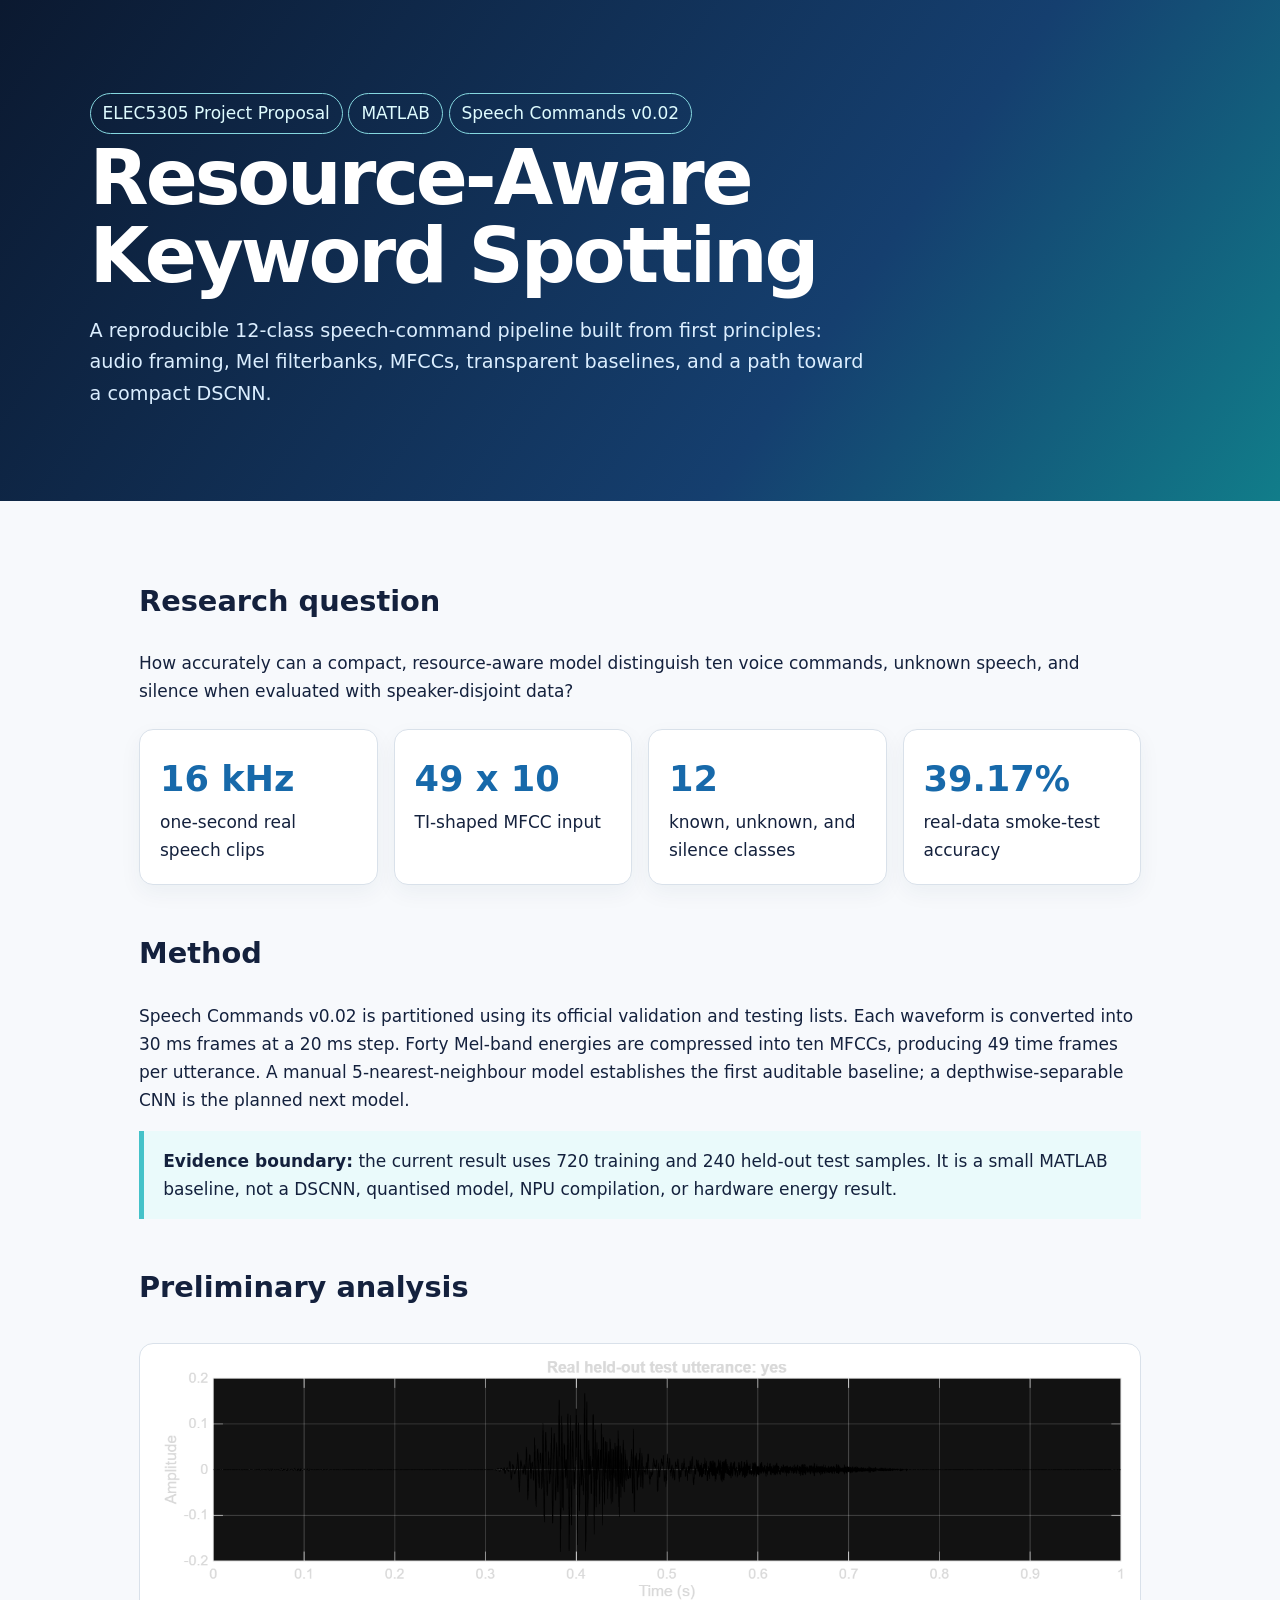
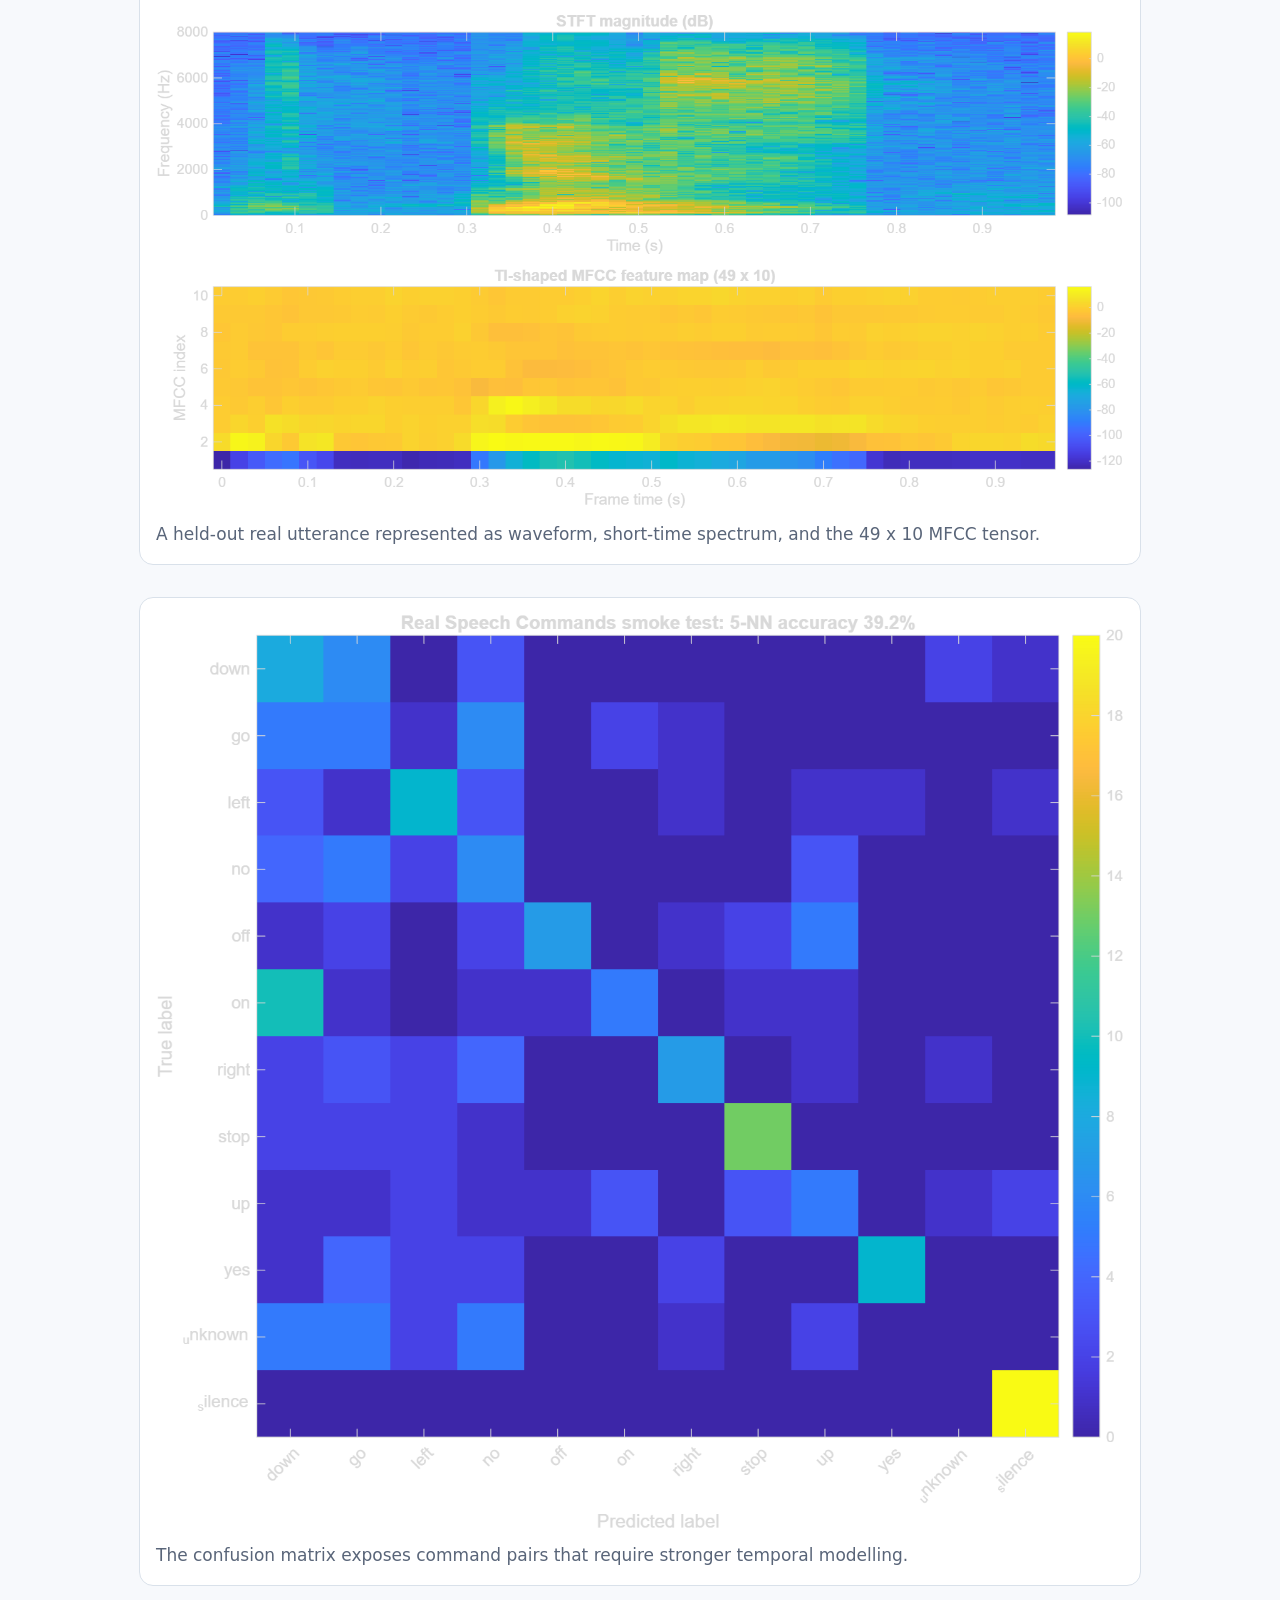
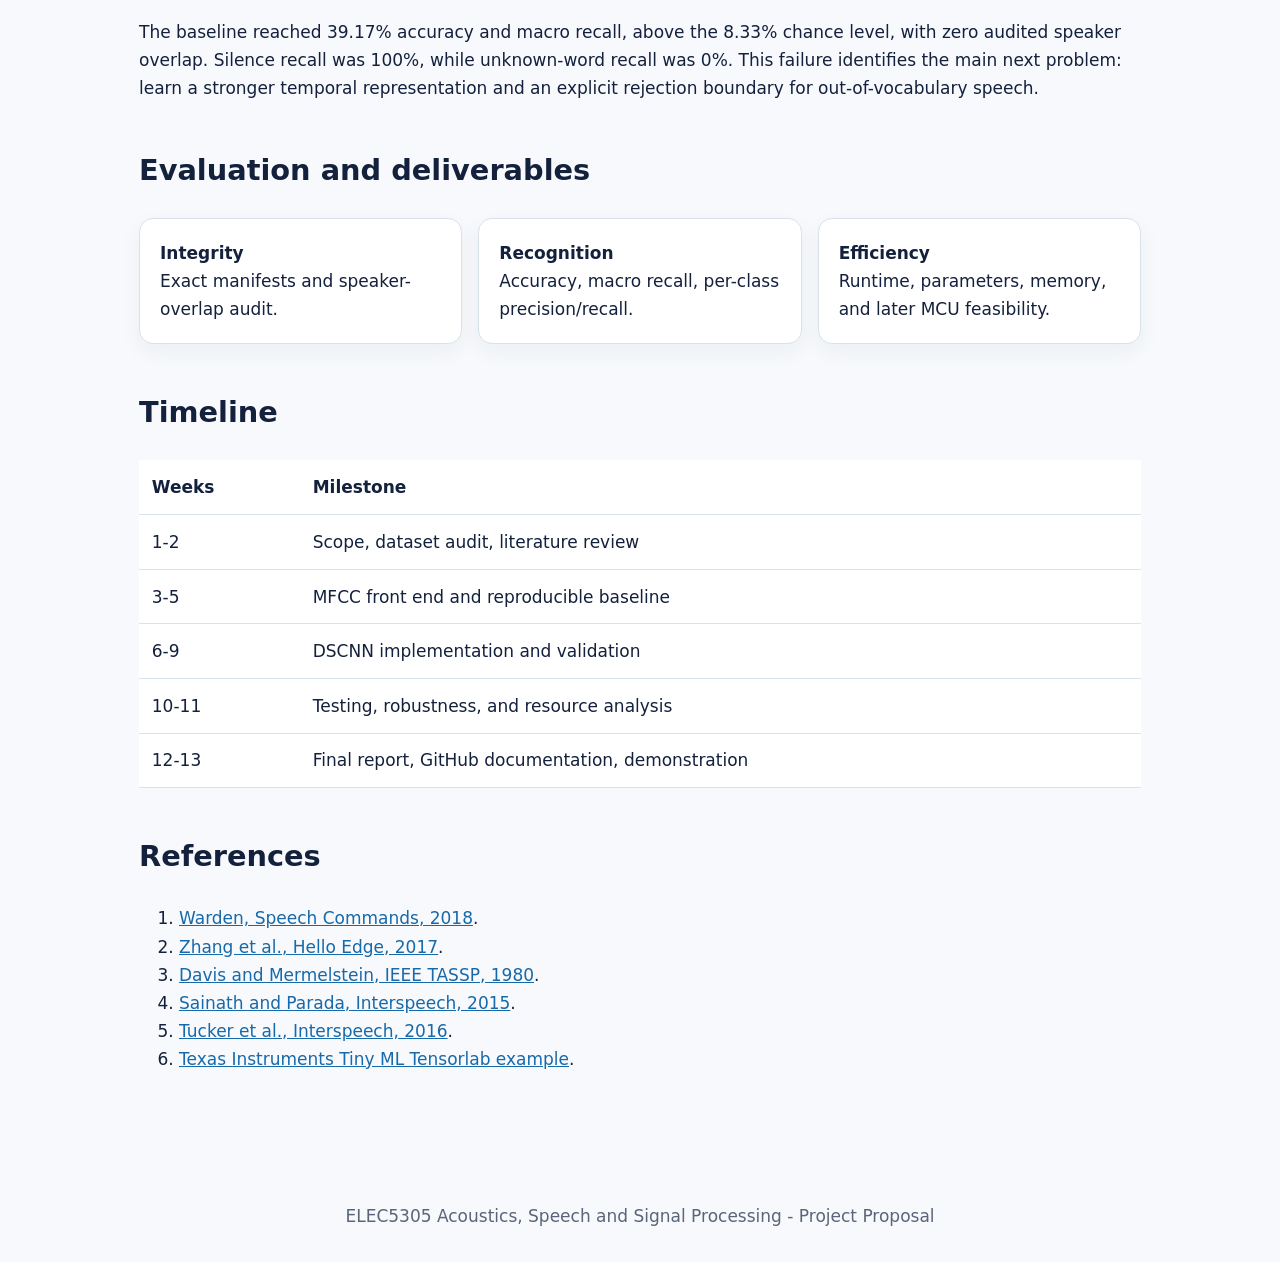
==== docs/index.html @ 4146c789 "Build real-data MATLAB keyword spotting proposal MVP" ====
<!doctype html>
<html lang="en">
<head>
  <meta charset="utf-8">
  <meta name="viewport" content="width=device-width,initial-scale=1">
  <title>Resource-Aware Keyword Spotting | ELEC5305</title>
  <link rel="stylesheet" href="styles.css">
</head>
<body>
<header>
  <div class="tag">ELEC5305 Project Proposal</div><div class="tag">MATLAB</div><div class="tag">Speech Commands v0.02</div>
  <h1>Resource-Aware Keyword Spotting</h1>
  <p>A reproducible 12-class speech-command pipeline built from first principles: audio framing, Mel filterbanks, MFCCs, transparent baselines, and a path toward a compact DSCNN.</p>
</header>
<main>
  <section>
    <h2>Research question</h2>
    <p>How accurately can a compact, resource-aware model distinguish ten voice commands, unknown speech, and silence when evaluated with speaker-disjoint data?</p>
    <div class="grid">
      <div class="card"><div class="metric">16 kHz</div>one-second real speech clips</div>
      <div class="card"><div class="metric">49 x 10</div>TI-shaped MFCC input</div>
      <div class="card"><div class="metric">12</div>known, unknown, and silence classes</div>
      <div class="card"><div class="metric" id="accuracy">39.17%</div>real-data smoke-test accuracy</div>
    </div>
  </section>
  <section>
    <h2>Method</h2>
    <p>Speech Commands v0.02 is partitioned using its official validation and testing lists. Each waveform is converted into 30 ms frames at a 20 ms step. Forty Mel-band energies are compressed into ten MFCCs, producing 49 time frames per utterance. A manual 5-nearest-neighbour model establishes the first auditable baseline; a depthwise-separable CNN is the planned next model.</p>
    <p class="notice"><strong>Evidence boundary:</strong> the current result uses 720 training and 240 held-out test samples. It is a small MATLAB baseline, not a DSCNN, quantised model, NPU compilation, or hardware energy result.</p>
  </section>
  <section>
    <h2>Preliminary analysis</h2>
    <figure><img src="assets/real_audio_frontend.png" alt="Waveform, STFT and MFCC analysis of a real test utterance"><figcaption>A held-out real utterance represented as waveform, short-time spectrum, and the 49 x 10 MFCC tensor.</figcaption></figure>
    <figure><img src="assets/confusion_matrix.png" alt="Confusion matrix for the real-data smoke test"><figcaption>The confusion matrix exposes command pairs that require stronger temporal modelling.</figcaption></figure>
    <p>The baseline reached 39.17% accuracy and macro recall, above the 8.33% chance level, with zero audited speaker overlap. Silence recall was 100%, while unknown-word recall was 0%. This failure identifies the main next problem: learn a stronger temporal representation and an explicit rejection boundary for out-of-vocabulary speech.</p>
  </section>
  <section>
    <h2>Evaluation and deliverables</h2>
    <div class="grid">
      <div class="card"><strong>Integrity</strong><br>Exact manifests and speaker-overlap audit.</div>
      <div class="card"><strong>Recognition</strong><br>Accuracy, macro recall, per-class precision/recall.</div>
      <div class="card"><strong>Efficiency</strong><br>Runtime, parameters, memory, and later MCU feasibility.</div>
    </div>
  </section>
  <section>
    <h2>Timeline</h2>
    <table><thead><tr><th>Weeks</th><th>Milestone</th></tr></thead><tbody>
      <tr><td>1-2</td><td>Scope, dataset audit, literature review</td></tr>
      <tr><td>3-5</td><td>MFCC front end and reproducible baseline</td></tr>
      <tr><td>6-9</td><td>DSCNN implementation and validation</td></tr>
      <tr><td>10-11</td><td>Testing, robustness, and resource analysis</td></tr>
      <tr><td>12-13</td><td>Final report, GitHub documentation, demonstration</td></tr>
    </tbody></table>
  </section>
  <section>
    <h2>References</h2>
    <ol>
      <li><a href="https://arxiv.org/abs/1804.03209">Warden, Speech Commands, 2018</a>.</li>
      <li><a href="https://arxiv.org/abs/1711.07128">Zhang et al., Hello Edge, 2017</a>.</li>
      <li><a href="https://doi.org/10.1109/TASSP.1980.1163420">Davis and Mermelstein, IEEE TASSP, 1980</a>.</li>
      <li><a href="https://doi.org/10.21437/Interspeech.2015-147">Sainath and Parada, Interspeech, 2015</a>.</li>
      <li><a href="https://doi.org/10.21437/Interspeech.2016-1393">Tucker et al., Interspeech, 2016</a>.</li>
      <li><a href="https://software-dl.ti.com/C2000/esd/mcu_ai/01_04_00/user_guide/examples/google_speech_command.html">Texas Instruments Tiny ML Tensorlab example</a>.</li>
    </ol>
  </section>
</main>
<footer>ELEC5305 Acoustics, Speech and Signal Processing - Project Proposal</footer>
</body>
</html>
---- docs/styles.css ----
:root { --ink:#14213d; --blue:#1769aa; --cyan:#44c2c9; --paper:#f7f9fc; --muted:#596579; }
* { box-sizing:border-box; }
body { margin:0; font:17px/1.65 system-ui,-apple-system,"Segoe UI",sans-serif; color:var(--ink); background:var(--paper); }
header { color:white; padding:5.5rem max(7vw,1.5rem) 4.5rem; background:linear-gradient(125deg,#0b1930,#153f6f 65%,#117d8a); }
header p { max-width:780px; font-size:1.2rem; color:#dbeeff; }
h1 { max-width:900px; margin:0; font-size:clamp(2.5rem,6vw,5.5rem); line-height:1.02; letter-spacing:-.04em; }
h2 { margin-top:2.8rem; font-size:1.8rem; }
main { max-width:1050px; margin:auto; padding:2rem 1.5rem 5rem; }
.tag { display:inline-block; margin:.3rem .35rem .3rem 0; padding:.35rem .75rem; border:1px solid #85d7df; border-radius:999px; color:#dffcff; }
.grid { display:grid; grid-template-columns:repeat(auto-fit,minmax(230px,1fr)); gap:1rem; margin:1.5rem 0; }
.card { background:white; border:1px solid #d9e1ea; border-radius:14px; padding:1.25rem; box-shadow:0 8px 22px #17324d0d; }
.metric { font-size:2.2rem; font-weight:750; color:var(--blue); }
figure { margin:2rem 0; background:white; padding:1rem; border-radius:14px; border:1px solid #d9e1ea; }
img { display:block; max-width:100%; height:auto; margin:auto; }
figcaption { margin-top:.7rem; color:var(--muted); }
table { width:100%; border-collapse:collapse; background:white; }
th,td { padding:.8rem; border-bottom:1px solid #d9e1ea; text-align:left; }
a { color:var(--blue); }
.notice { border-left:5px solid var(--cyan); padding:1rem 1.2rem; background:#eafafb; }
footer { padding:2rem; color:var(--muted); text-align:center; }
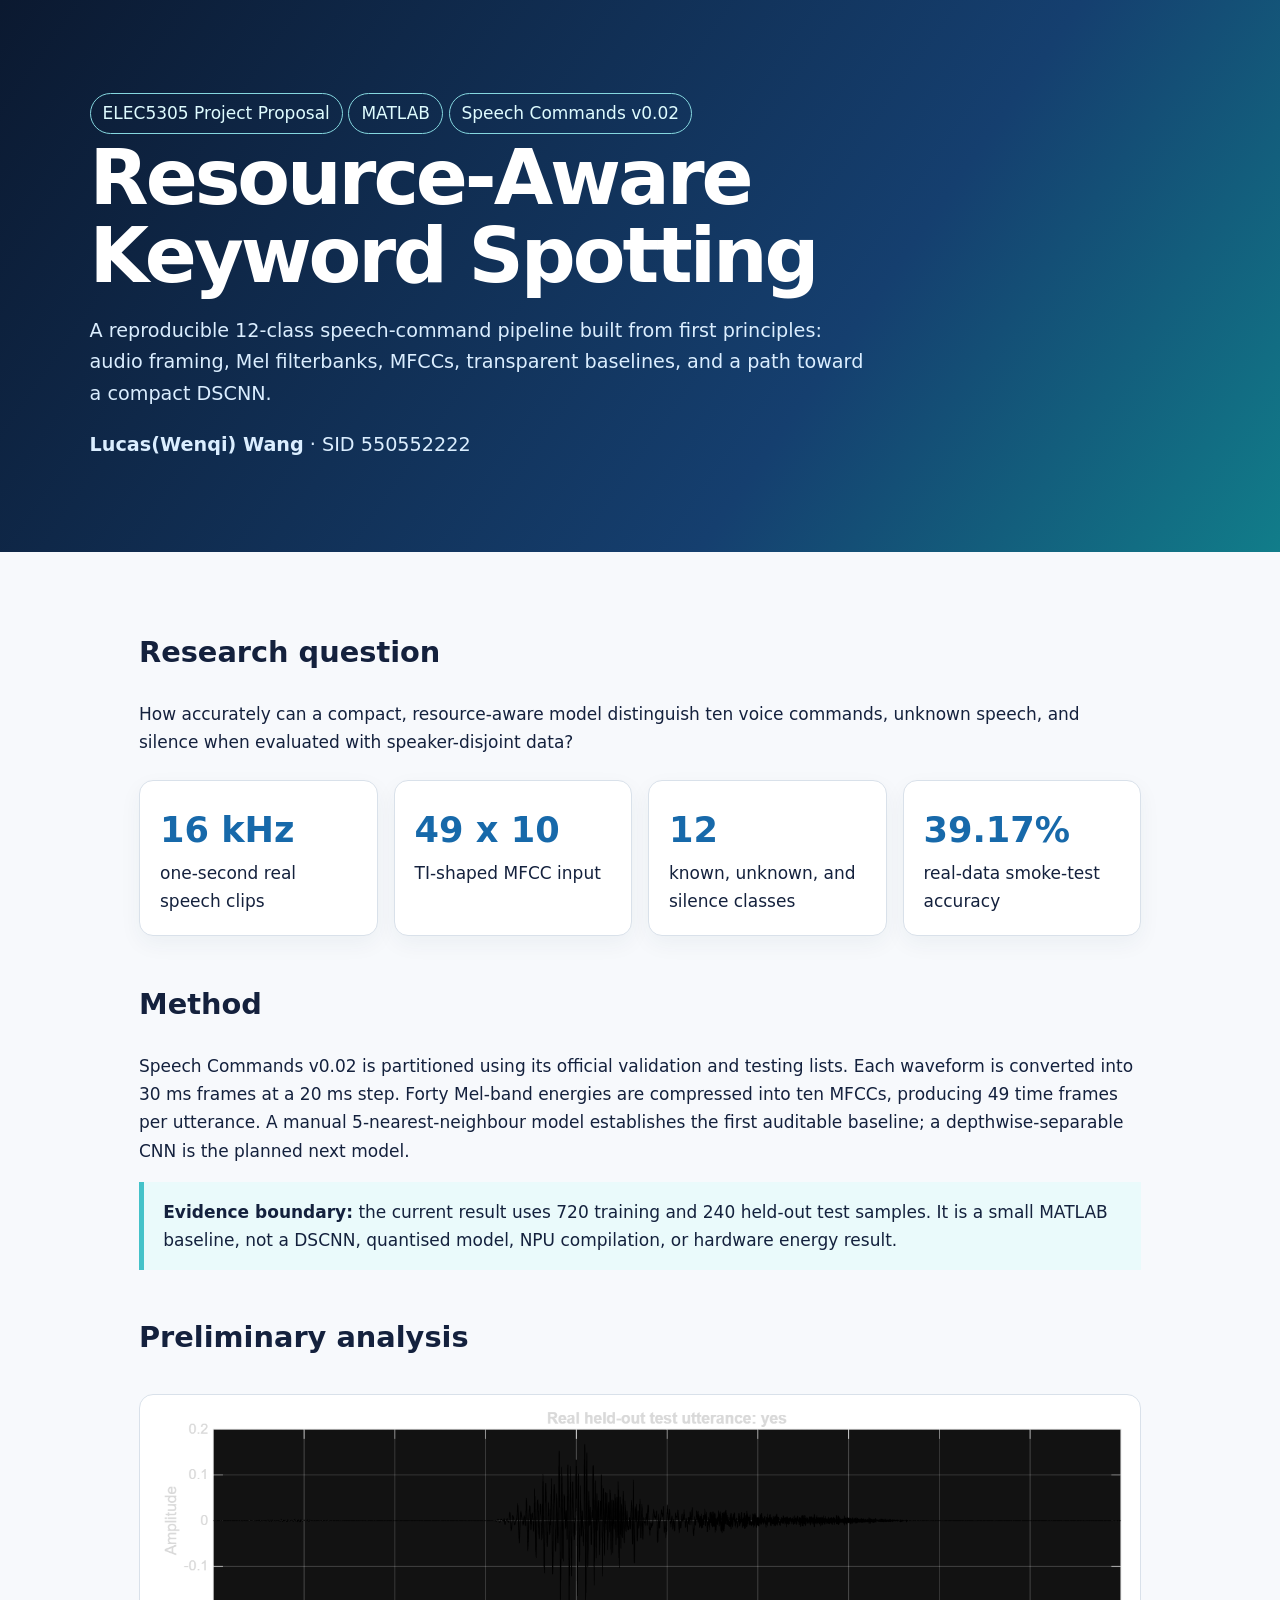
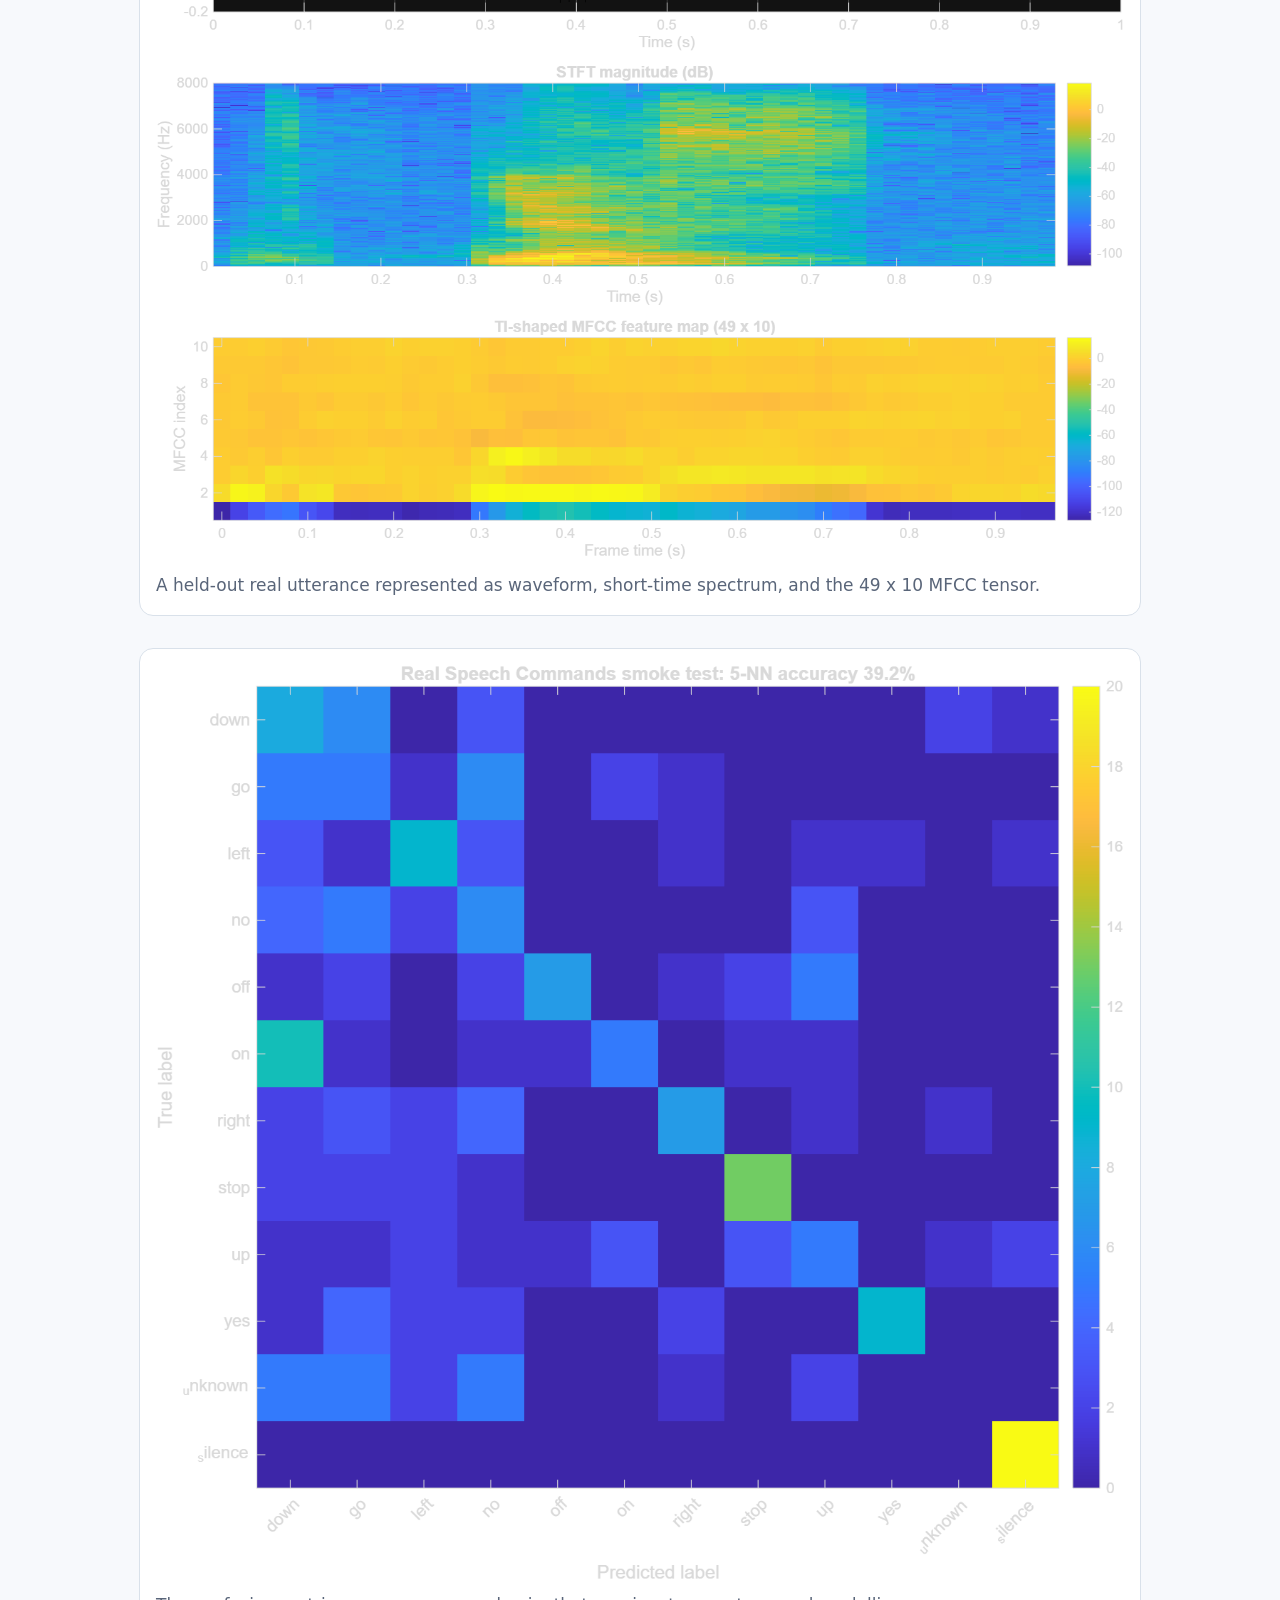
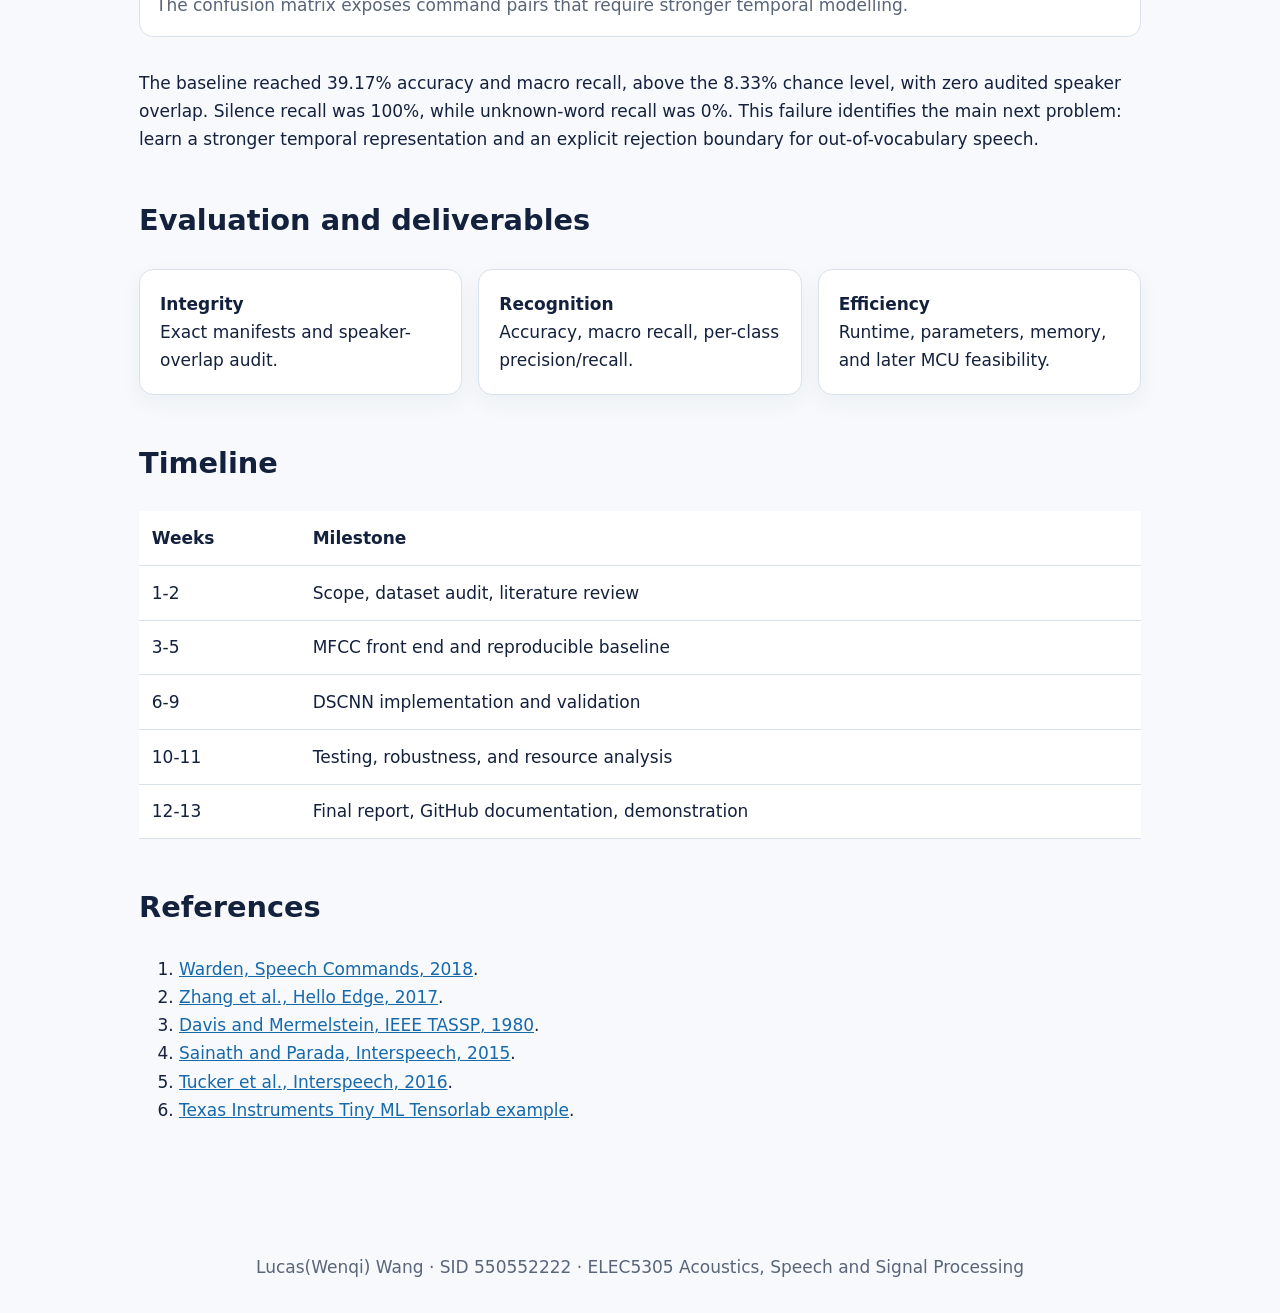
==== commit dbc3399c: "Add student details and publication URLs" ====
--- a/docs/index.html
+++ b/docs/index.html
@@ -3,6 +3,8 @@
 <head>
   <meta charset="utf-8">
   <meta name="viewport" content="width=device-width,initial-scale=1">
+  <meta name="description" content="ELEC5305 project proposal for reproducible, resource-aware keyword spotting with MATLAB, MFCCs and Speech Commands v0.02.">
+  <meta name="author" content="Lucas(Wenqi) Wang">
   <title>Resource-Aware Keyword Spotting | ELEC5305</title>
   <link rel="stylesheet" href="styles.css">
 </head>
@@ -11,6 +13,7 @@
   <div class="tag">ELEC5305 Project Proposal</div><div class="tag">MATLAB</div><div class="tag">Speech Commands v0.02</div>
   <h1>Resource-Aware Keyword Spotting</h1>
   <p>A reproducible 12-class speech-command pipeline built from first principles: audio framing, Mel filterbanks, MFCCs, transparent baselines, and a path toward a compact DSCNN.</p>
+  <p><strong>Lucas(Wenqi) Wang</strong> · SID 550552222</p>
 </header>
 <main>
   <section>
@@ -64,6 +67,6 @@
     </ol>
   </section>
 </main>
-<footer>ELEC5305 Acoustics, Speech and Signal Processing - Project Proposal</footer>
+<footer>Lucas(Wenqi) Wang · SID 550552222 · ELEC5305 Acoustics, Speech and Signal Processing</footer>
 </body>
 </html>
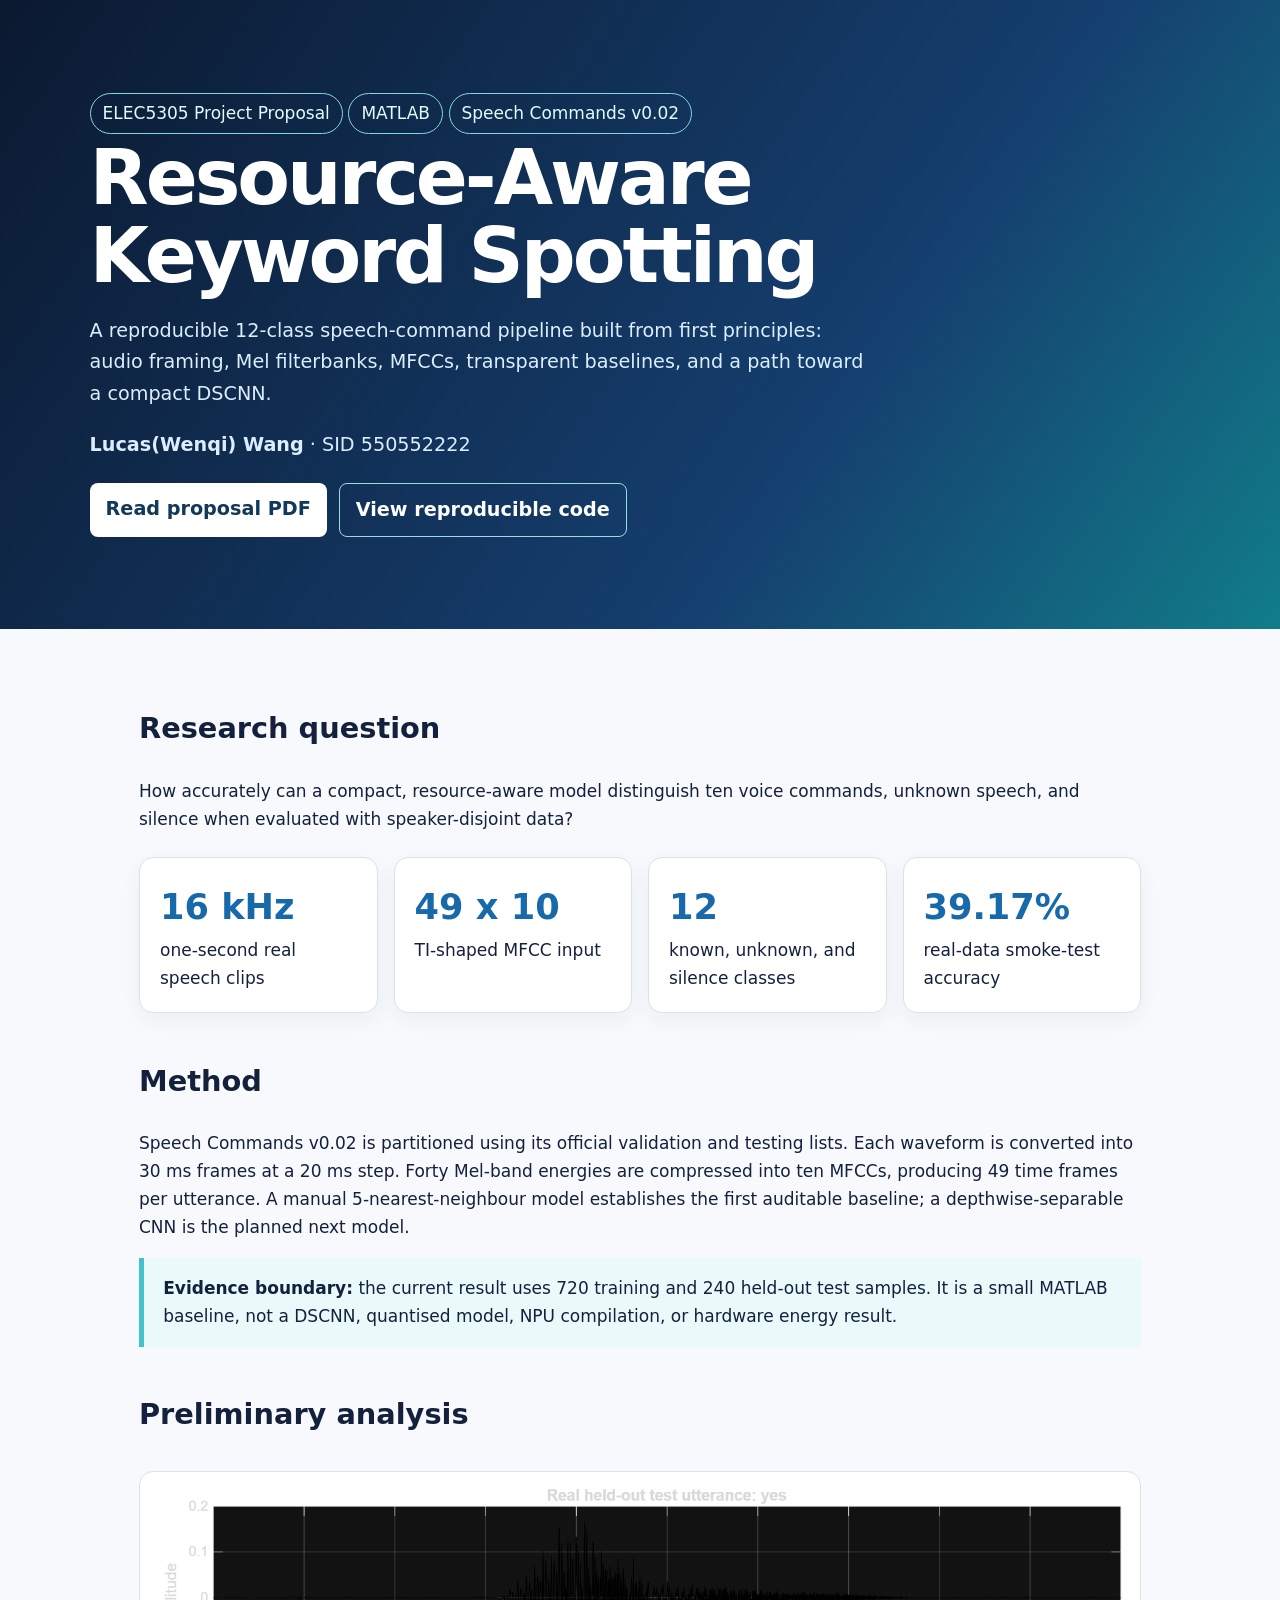
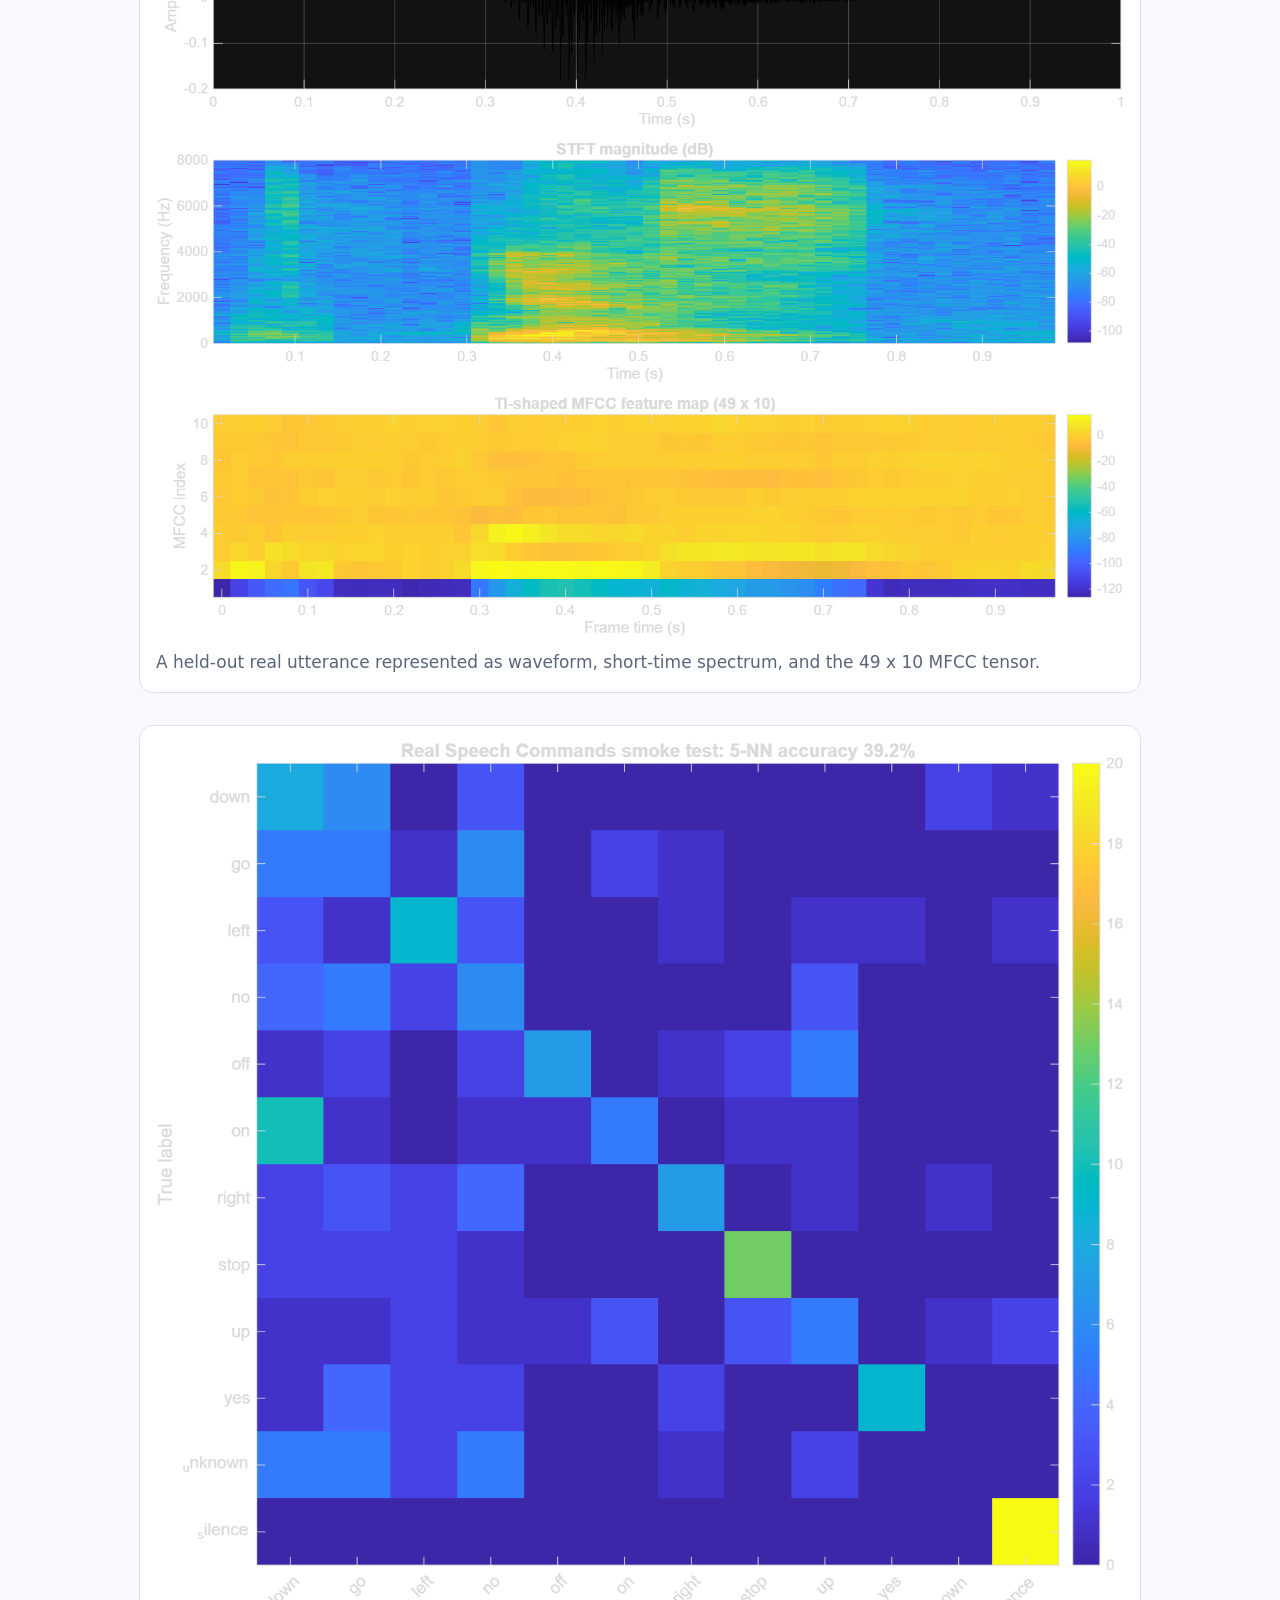
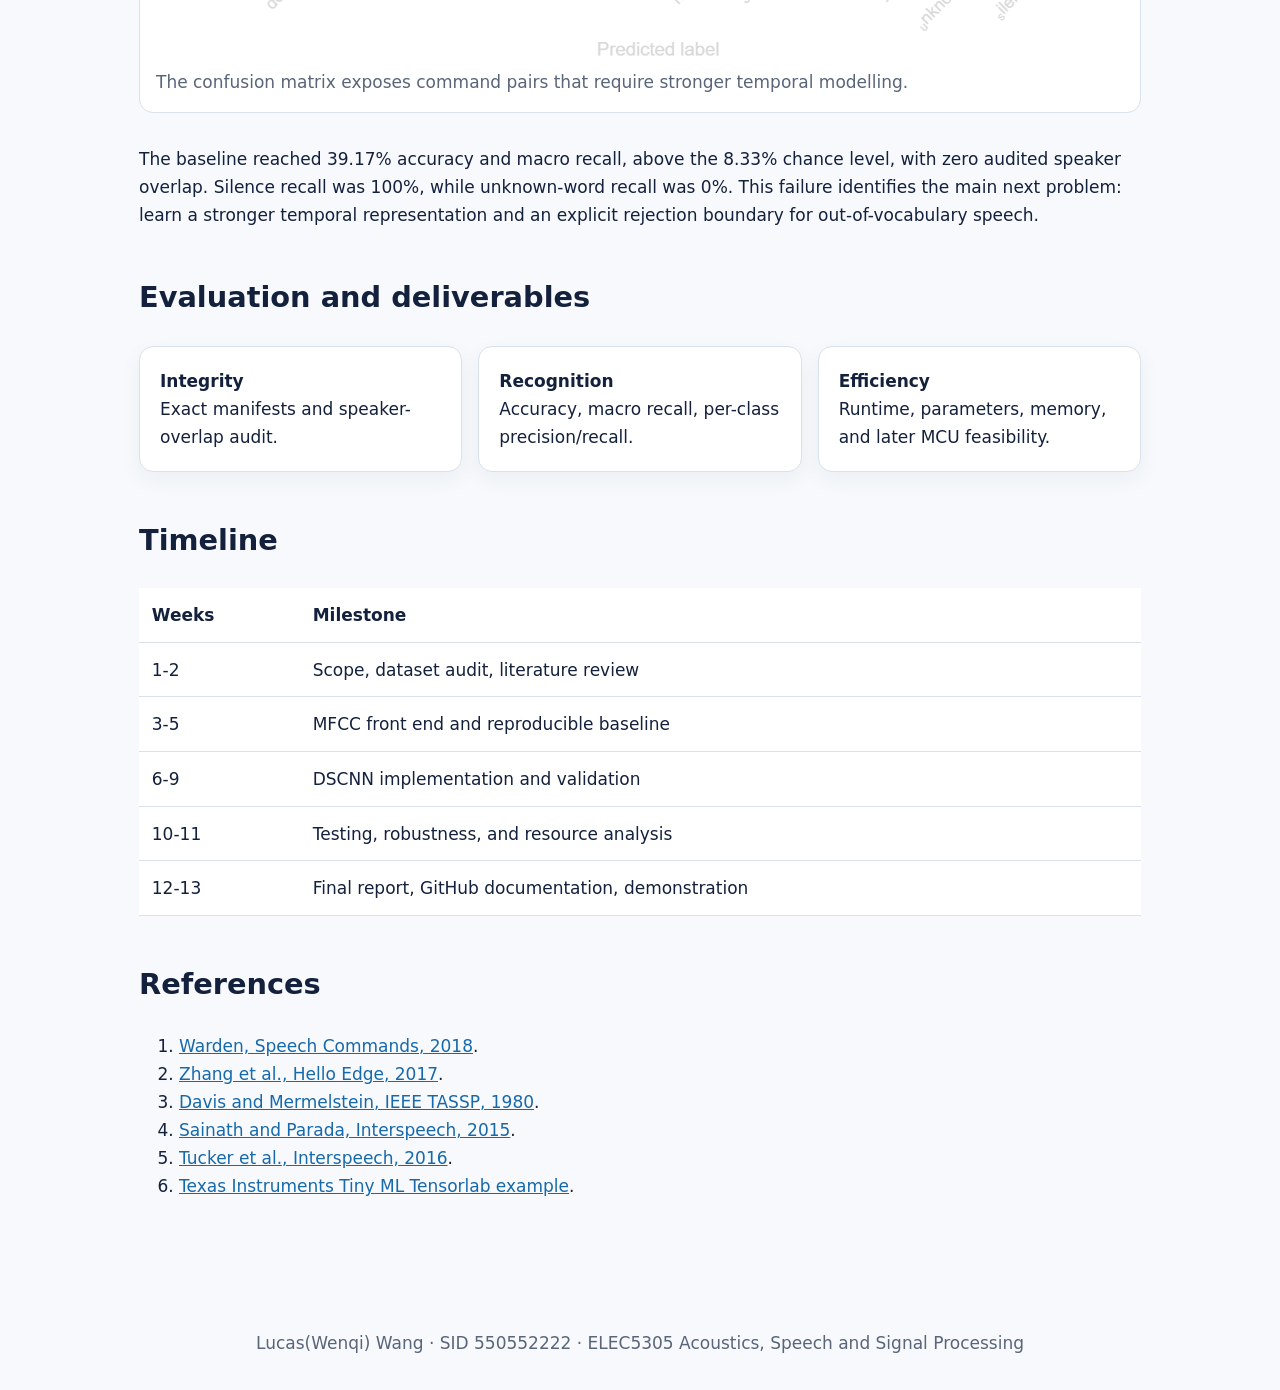
==== commit 85f75490: "Add verified final proposal PDF and site links" ====
--- a/docs/index.html
+++ b/docs/index.html
@@ -14,6 +14,7 @@
   <h1>Resource-Aware Keyword Spotting</h1>
   <p>A reproducible 12-class speech-command pipeline built from first principles: audio framing, Mel filterbanks, MFCCs, transparent baselines, and a path toward a compact DSCNN.</p>
   <p><strong>Lucas(Wenqi) Wang</strong> · SID 550552222</p>
+  <p class="actions"><a class="button" href="https://github.com/wenqiwang1314-dotcom/elec5305-project-550552222/blob/main/output/pdf/ELEC5305_Project_Proposal_Lucas_Wenqi_Wang_550552222.pdf">Read proposal PDF</a><a class="button secondary" href="https://github.com/wenqiwang1314-dotcom/elec5305-project-550552222">View reproducible code</a></p>
 </header>
 <main>
   <section>
--- a/docs/styles.css
+++ b/docs/styles.css
@@ -3,6 +3,10 @@
 body { margin:0; font:17px/1.65 system-ui,-apple-system,"Segoe UI",sans-serif; color:var(--ink); background:var(--paper); }
 header { color:white; padding:5.5rem max(7vw,1.5rem) 4.5rem; background:linear-gradient(125deg,#0b1930,#153f6f 65%,#117d8a); }
 header p { max-width:780px; font-size:1.2rem; color:#dbeeff; }
+.actions { display:flex; flex-wrap:wrap; gap:.75rem; margin-top:1.4rem; }
+.button { display:inline-block; padding:.65rem 1rem; border-radius:8px; background:white; color:#12385a; text-decoration:none; font-weight:700; }
+.button.secondary { background:transparent; color:white; border:1px solid #9bdce2; }
+.button:hover,.button:focus-visible { transform:translateY(-1px); box-shadow:0 7px 18px #00172f44; }
 h1 { max-width:900px; margin:0; font-size:clamp(2.5rem,6vw,5.5rem); line-height:1.02; letter-spacing:-.04em; }
 h2 { margin-top:2.8rem; font-size:1.8rem; }
 main { max-width:1050px; margin:auto; padding:2rem 1.5rem 5rem; }
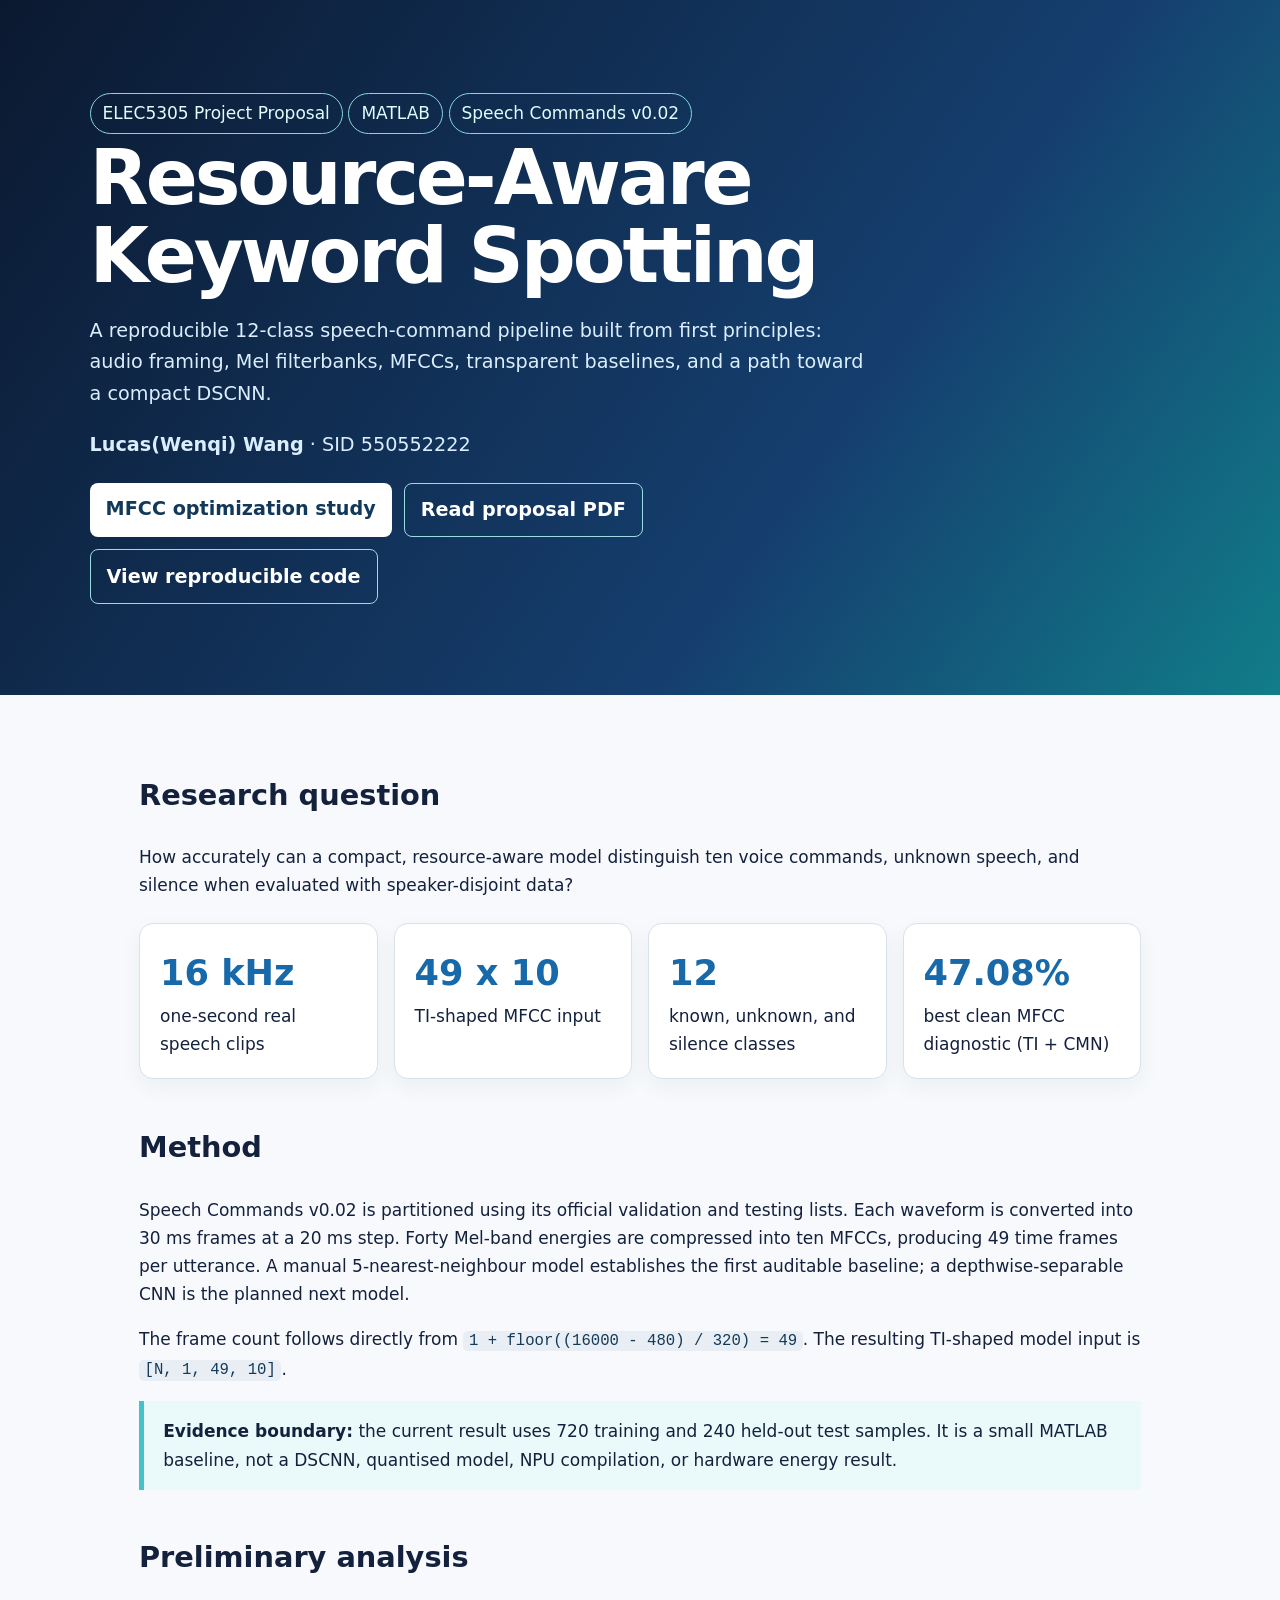
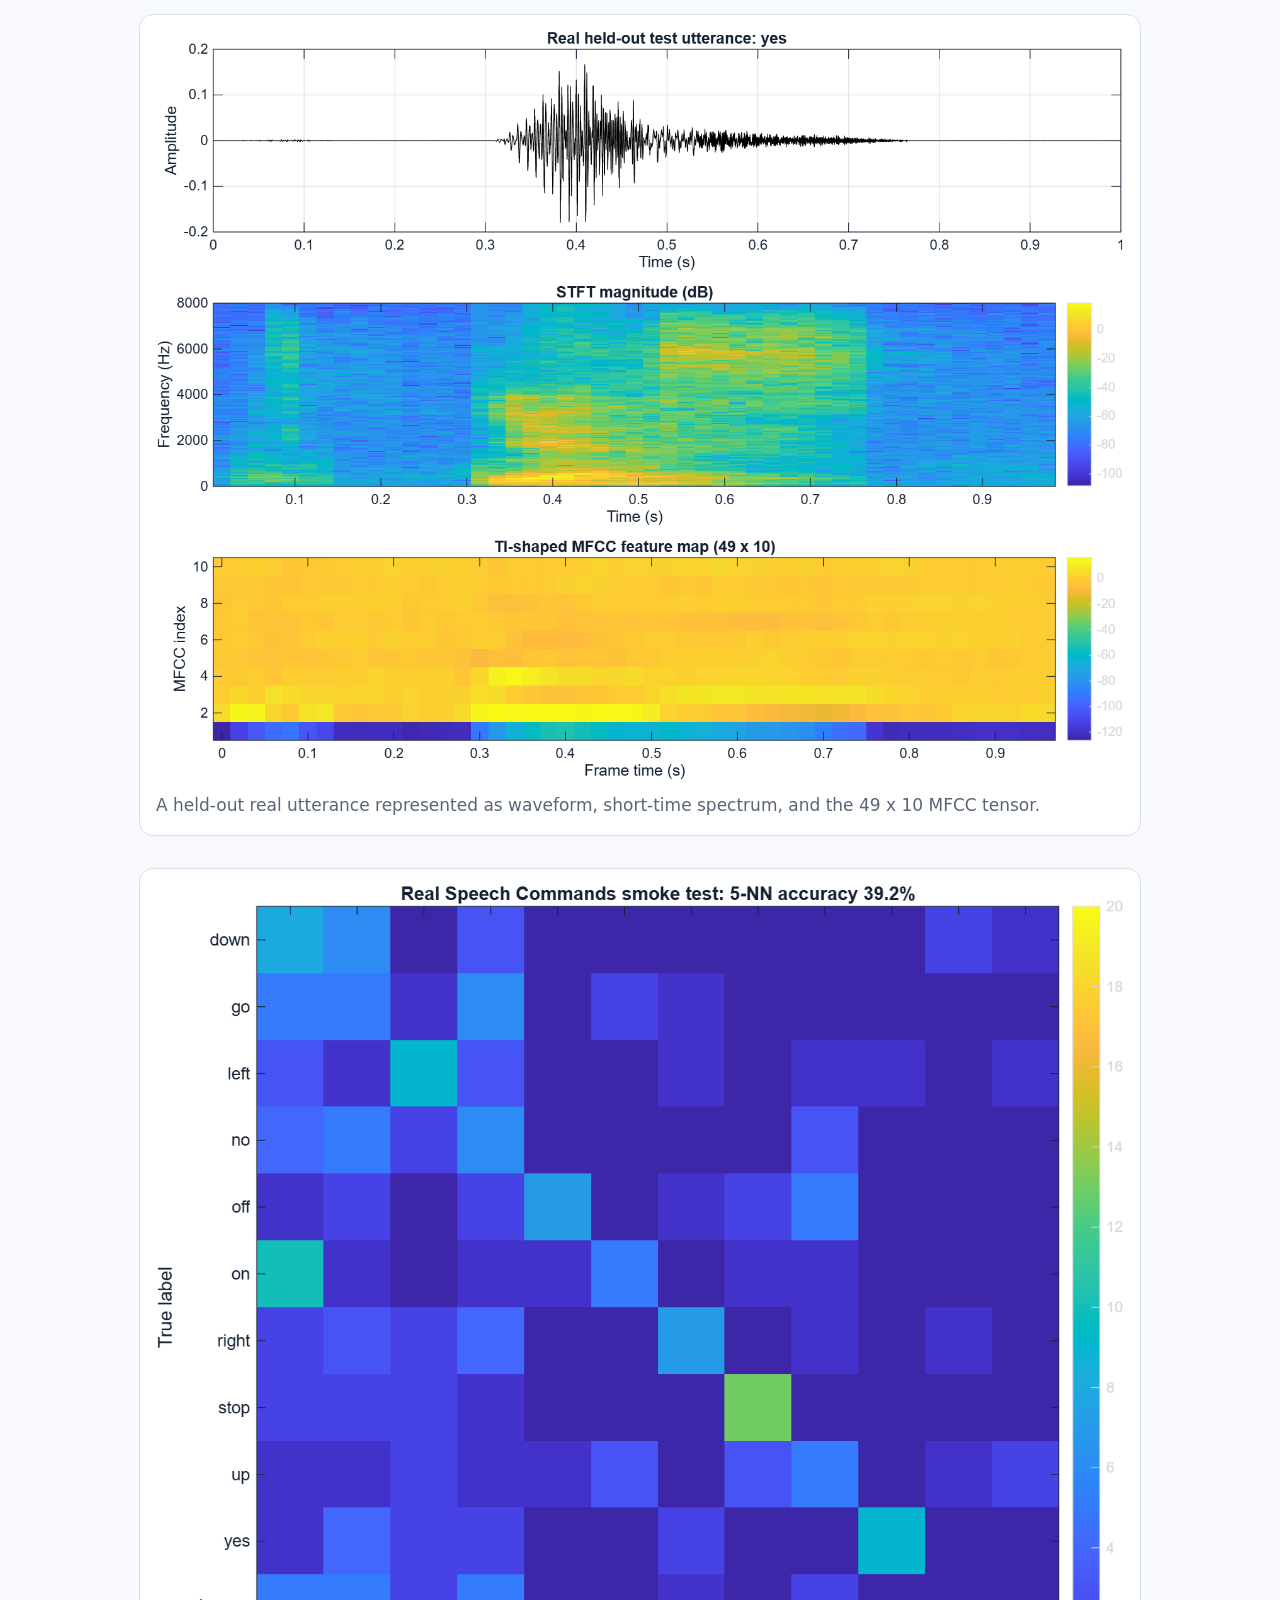
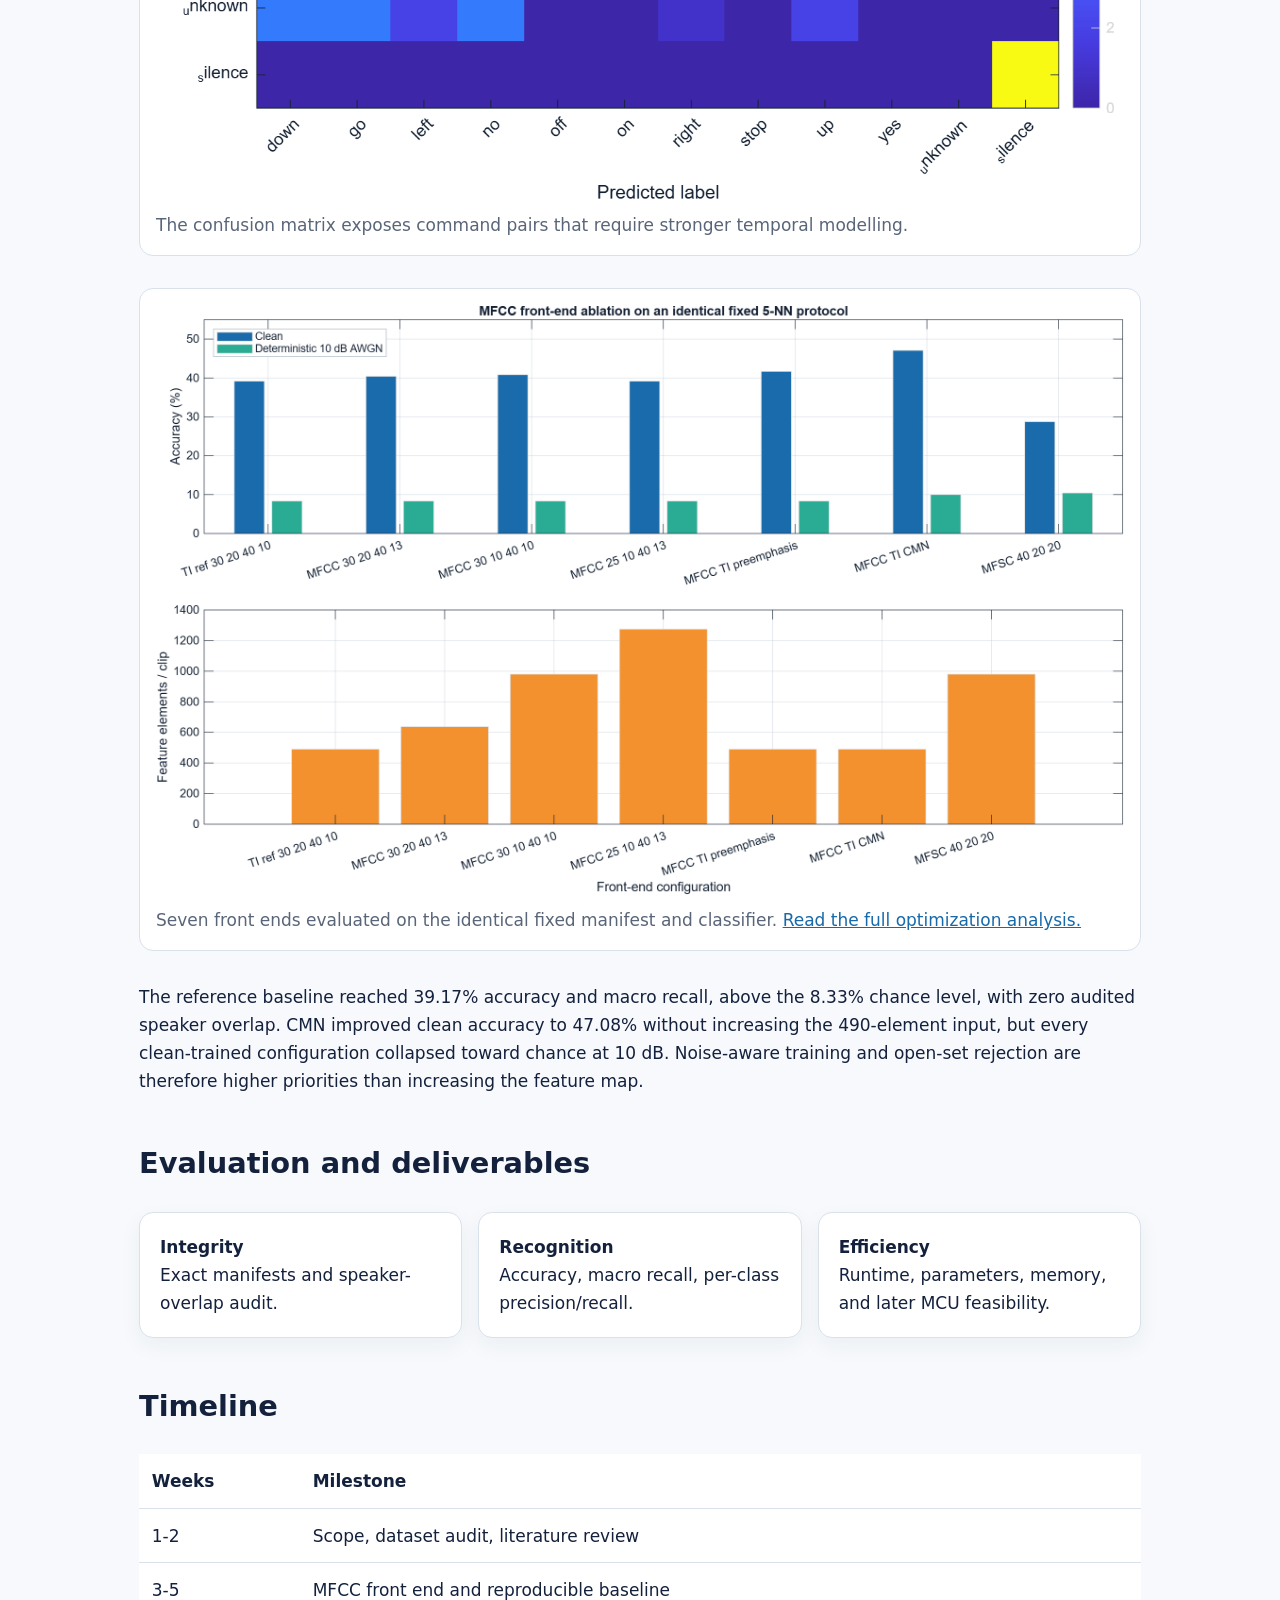
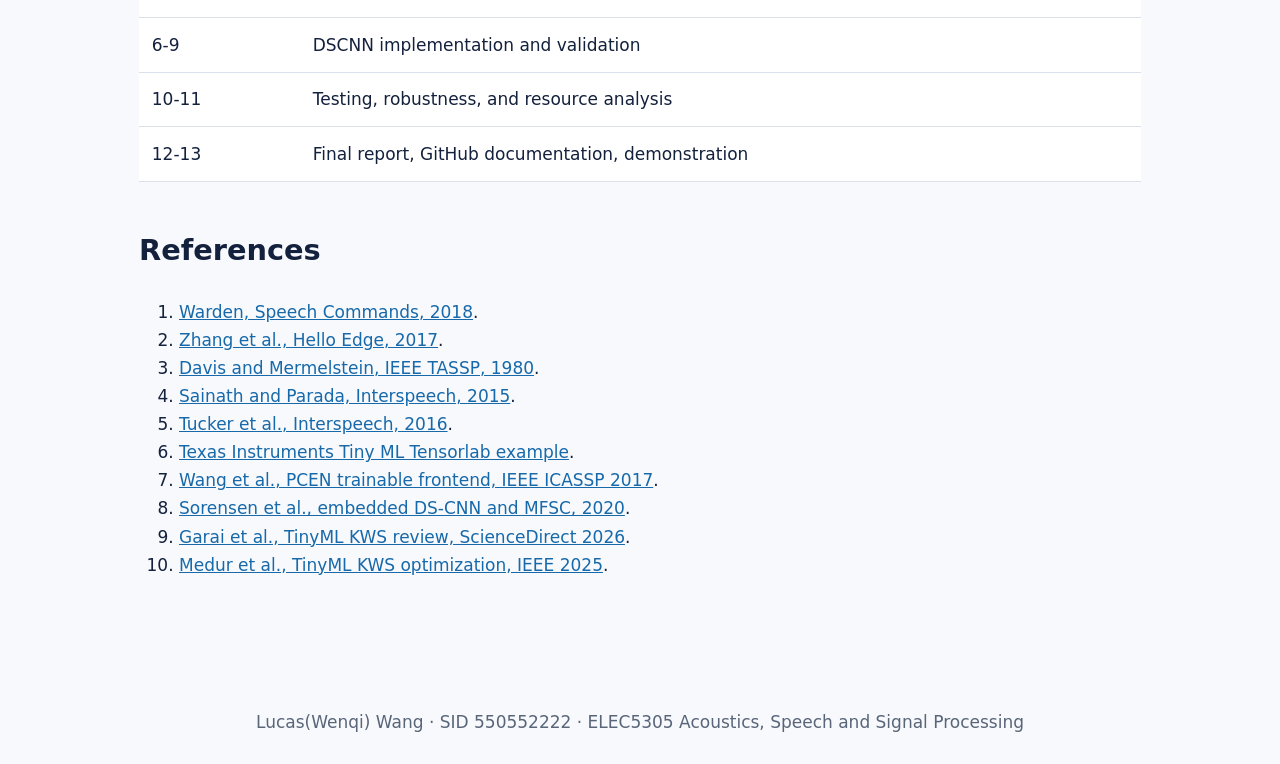
==== commit 5db86e0d: "Add MFCC optimization study and verified literature" ====
--- a/docs/index.html
+++ b/docs/index.html
@@ -14,7 +14,7 @@
   <h1>Resource-Aware Keyword Spotting</h1>
   <p>A reproducible 12-class speech-command pipeline built from first principles: audio framing, Mel filterbanks, MFCCs, transparent baselines, and a path toward a compact DSCNN.</p>
   <p><strong>Lucas(Wenqi) Wang</strong> · SID 550552222</p>
-  <p class="actions"><a class="button" href="https://github.com/wenqiwang1314-dotcom/elec5305-project-550552222/blob/main/output/pdf/ELEC5305_Project_Proposal_Lucas_Wenqi_Wang_550552222.pdf">Read proposal PDF</a><a class="button secondary" href="https://github.com/wenqiwang1314-dotcom/elec5305-project-550552222">View reproducible code</a></p>
+  <p class="actions"><a class="button" href="mfcc-optimization.html">MFCC optimization study</a><a class="button secondary" href="https://github.com/wenqiwang1314-dotcom/elec5305-project-550552222/blob/main/output/pdf/ELEC5305_Project_Proposal_Lucas_Wenqi_Wang_550552222.pdf">Read proposal PDF</a><a class="button secondary" href="https://github.com/wenqiwang1314-dotcom/elec5305-project-550552222">View reproducible code</a></p>
 </header>
 <main>
   <section>
@@ -24,19 +24,21 @@
       <div class="card"><div class="metric">16 kHz</div>one-second real speech clips</div>
       <div class="card"><div class="metric">49 x 10</div>TI-shaped MFCC input</div>
       <div class="card"><div class="metric">12</div>known, unknown, and silence classes</div>
-      <div class="card"><div class="metric" id="accuracy">39.17%</div>real-data smoke-test accuracy</div>
+      <div class="card"><div class="metric" id="accuracy">47.08%</div>best clean MFCC diagnostic (TI + CMN)</div>
     </div>
   </section>
   <section>
     <h2>Method</h2>
     <p>Speech Commands v0.02 is partitioned using its official validation and testing lists. Each waveform is converted into 30 ms frames at a 20 ms step. Forty Mel-band energies are compressed into ten MFCCs, producing 49 time frames per utterance. A manual 5-nearest-neighbour model establishes the first auditable baseline; a depthwise-separable CNN is the planned next model.</p>
+    <p>The frame count follows directly from <code>1 + floor((16000 - 480) / 320) = 49</code>. The resulting TI-shaped model input is <code>[N, 1, 49, 10]</code>.</p>
     <p class="notice"><strong>Evidence boundary:</strong> the current result uses 720 training and 240 held-out test samples. It is a small MATLAB baseline, not a DSCNN, quantised model, NPU compilation, or hardware energy result.</p>
   </section>
   <section>
     <h2>Preliminary analysis</h2>
     <figure><img src="assets/real_audio_frontend.png" alt="Waveform, STFT and MFCC analysis of a real test utterance"><figcaption>A held-out real utterance represented as waveform, short-time spectrum, and the 49 x 10 MFCC tensor.</figcaption></figure>
     <figure><img src="assets/confusion_matrix.png" alt="Confusion matrix for the real-data smoke test"><figcaption>The confusion matrix exposes command pairs that require stronger temporal modelling.</figcaption></figure>
-    <p>The baseline reached 39.17% accuracy and macro recall, above the 8.33% chance level, with zero audited speaker overlap. Silence recall was 100%, while unknown-word recall was 0%. This failure identifies the main next problem: learn a stronger temporal representation and an explicit rejection boundary for out-of-vocabulary speech.</p>
+    <figure><img src="assets/mfcc_ablation_accuracy.png" alt="Accuracy and feature-map size for seven acoustic front ends"><figcaption>Seven front ends evaluated on the identical fixed manifest and classifier. <a href="mfcc-optimization.html">Read the full optimization analysis.</a></figcaption></figure>
+    <p>The reference baseline reached 39.17% accuracy and macro recall, above the 8.33% chance level, with zero audited speaker overlap. CMN improved clean accuracy to 47.08% without increasing the 490-element input, but every clean-trained configuration collapsed toward chance at 10 dB. Noise-aware training and open-set rejection are therefore higher priorities than increasing the feature map.</p>
   </section>
   <section>
     <h2>Evaluation and deliverables</h2>
@@ -65,6 +67,10 @@
       <li><a href="https://doi.org/10.21437/Interspeech.2015-147">Sainath and Parada, Interspeech, 2015</a>.</li>
       <li><a href="https://doi.org/10.21437/Interspeech.2016-1393">Tucker et al., Interspeech, 2016</a>.</li>
       <li><a href="https://software-dl.ti.com/C2000/esd/mcu_ai/01_04_00/user_guide/examples/google_speech_command.html">Texas Instruments Tiny ML Tensorlab example</a>.</li>
+      <li><a href="https://doi.org/10.1109/ICASSP.2017.7953242">Wang et al., PCEN trainable frontend, IEEE ICASSP 2017</a>.</li>
+      <li><a href="https://doi.org/10.1186/s13636-020-00176-2">Sorensen et al., embedded DS-CNN and MFSC, 2020</a>.</li>
+      <li><a href="https://doi.org/10.1016/j.neucom.2026.134028">Garai et al., TinyML KWS review, ScienceDirect 2026</a>.</li>
+      <li><a href="https://doi.org/10.1109/MIPRO65660.2025.11131906">Medur et al., TinyML KWS optimization, IEEE 2025</a>.</li>
     </ol>
   </section>
 </main>
--- a/docs/styles.css
+++ b/docs/styles.css
@@ -2,6 +2,7 @@
 * { box-sizing:border-box; }
 body { margin:0; font:17px/1.65 system-ui,-apple-system,"Segoe UI",sans-serif; color:var(--ink); background:var(--paper); }
 header { color:white; padding:5.5rem max(7vw,1.5rem) 4.5rem; background:linear-gradient(125deg,#0b1930,#153f6f 65%,#117d8a); }
+header.compact { padding-top:4rem; padding-bottom:3.5rem; }
 header p { max-width:780px; font-size:1.2rem; color:#dbeeff; }
 .actions { display:flex; flex-wrap:wrap; gap:.75rem; margin-top:1.4rem; }
 .button { display:inline-block; padding:.65rem 1rem; border-radius:8px; background:white; color:#12385a; text-decoration:none; font-weight:700; }
@@ -20,5 +21,18 @@
 table { width:100%; border-collapse:collapse; background:white; }
 th,td { padding:.8rem; border-bottom:1px solid #d9e1ea; text-align:left; }
 a { color:var(--blue); }
+code { padding:.08rem .35rem; border-radius:5px; background:#e8eef4; color:#133a59; font-size:.92em; }
 .notice { border-left:5px solid var(--cyan); padding:1rem 1.2rem; background:#eafafb; }
+.pipeline { display:flex; align-items:stretch; gap:.55rem; margin:1.5rem 0; overflow-x:auto; }
+.pipeline div { min-width:145px; flex:1; padding:1rem; border-radius:11px; background:white; border:1px solid #c9d7e3; text-align:center; font-weight:700; }
+.pipeline span { align-self:center; color:var(--blue); font-size:1.6rem; }
+.results th:not(:first-child),.results td:not(:first-child) { text-align:right; white-space:nowrap; }
+.results .best { background:#eafafb; }
 footer { padding:2rem; color:var(--muted); text-align:center; }
+@media (max-width:700px) {
+  body { font-size:16px; }
+  header { padding-top:3.5rem; }
+  .pipeline span { display:none; }
+  .pipeline { display:grid; grid-template-columns:1fr 1fr; }
+  .results { display:block; overflow-x:auto; }
+}
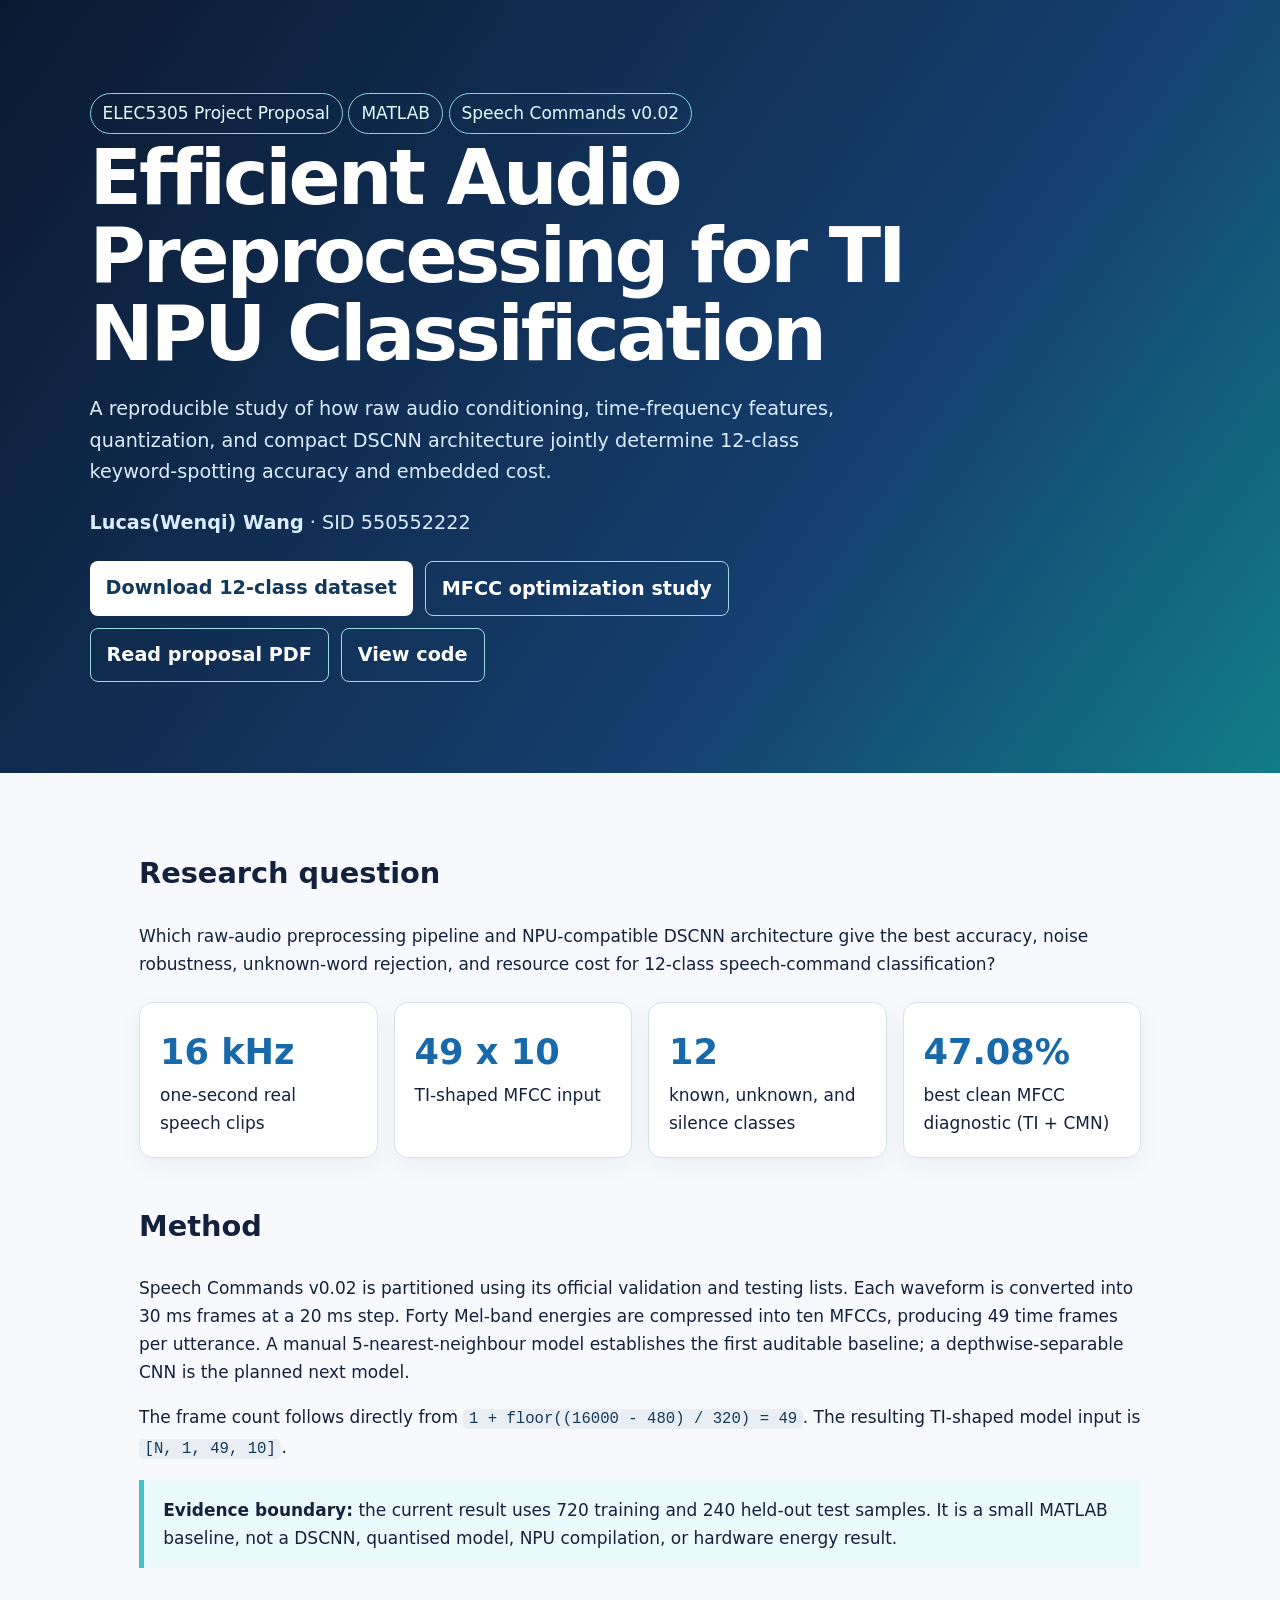
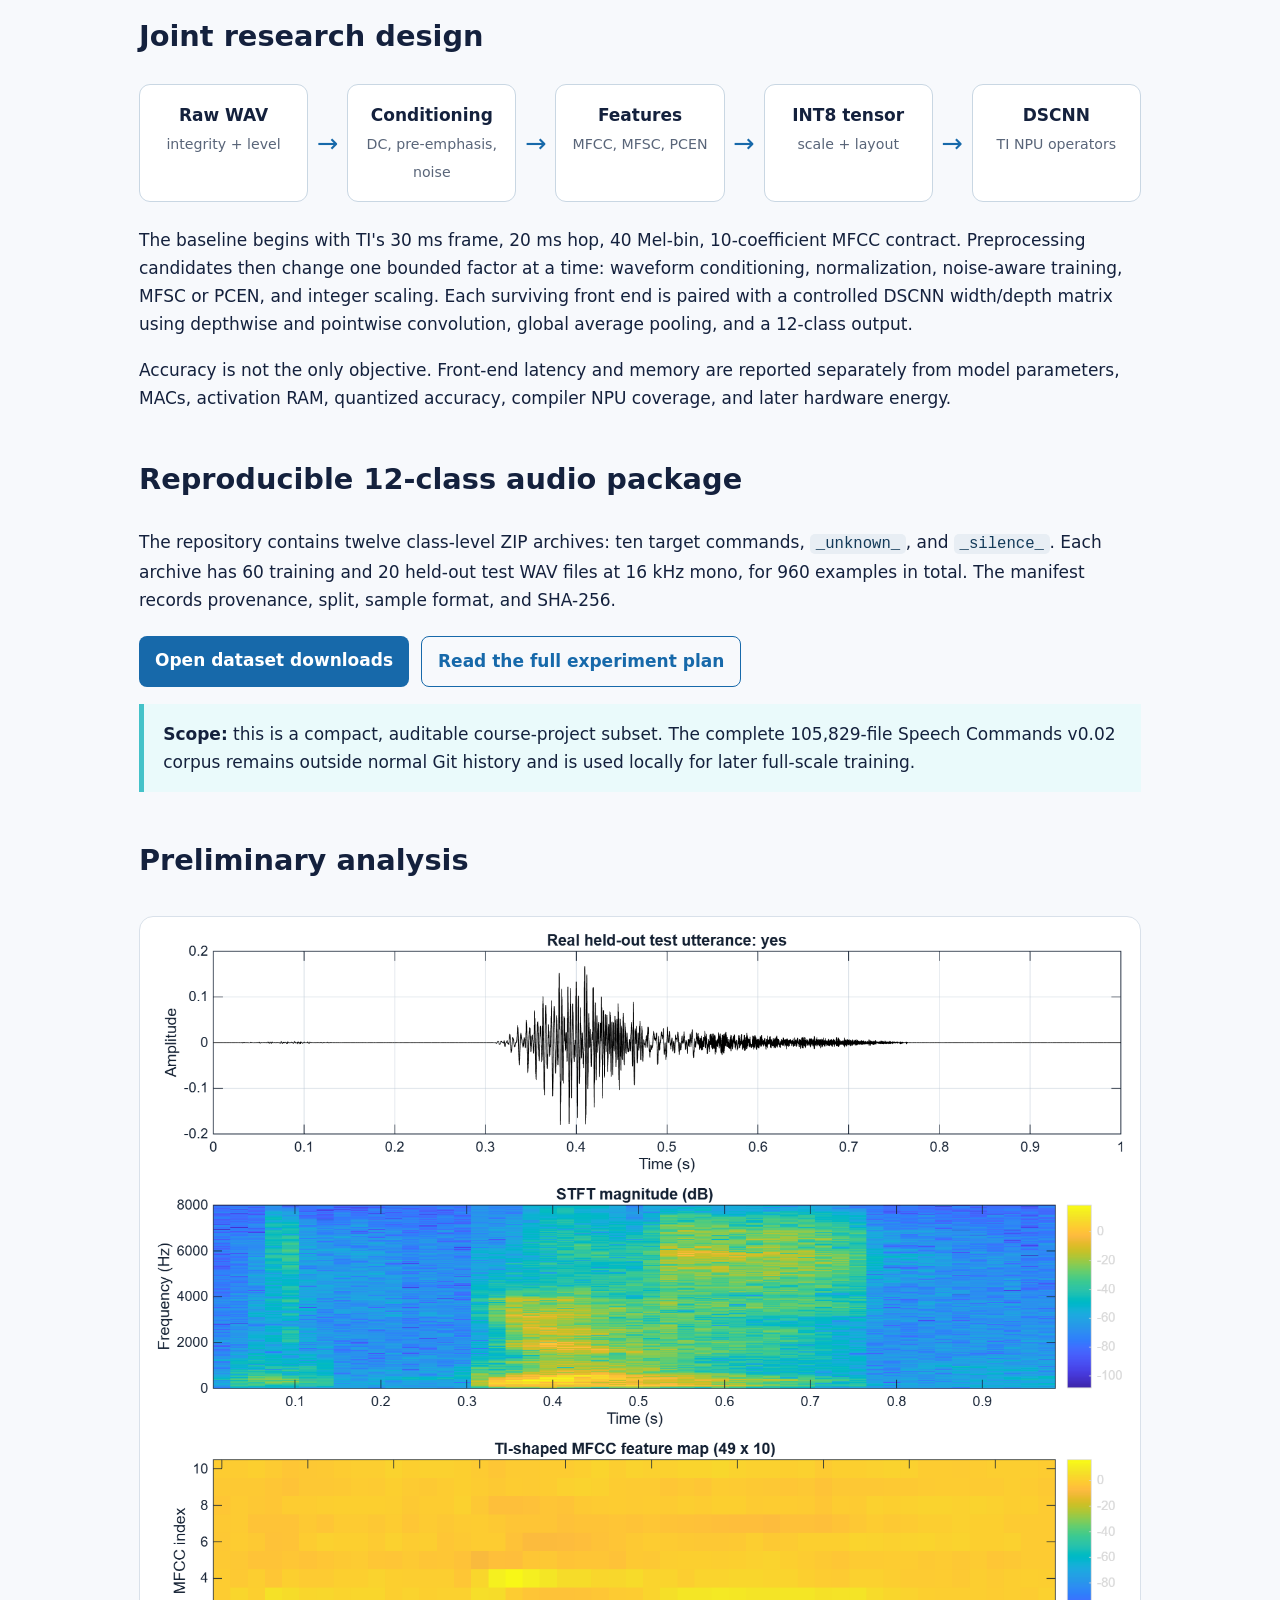
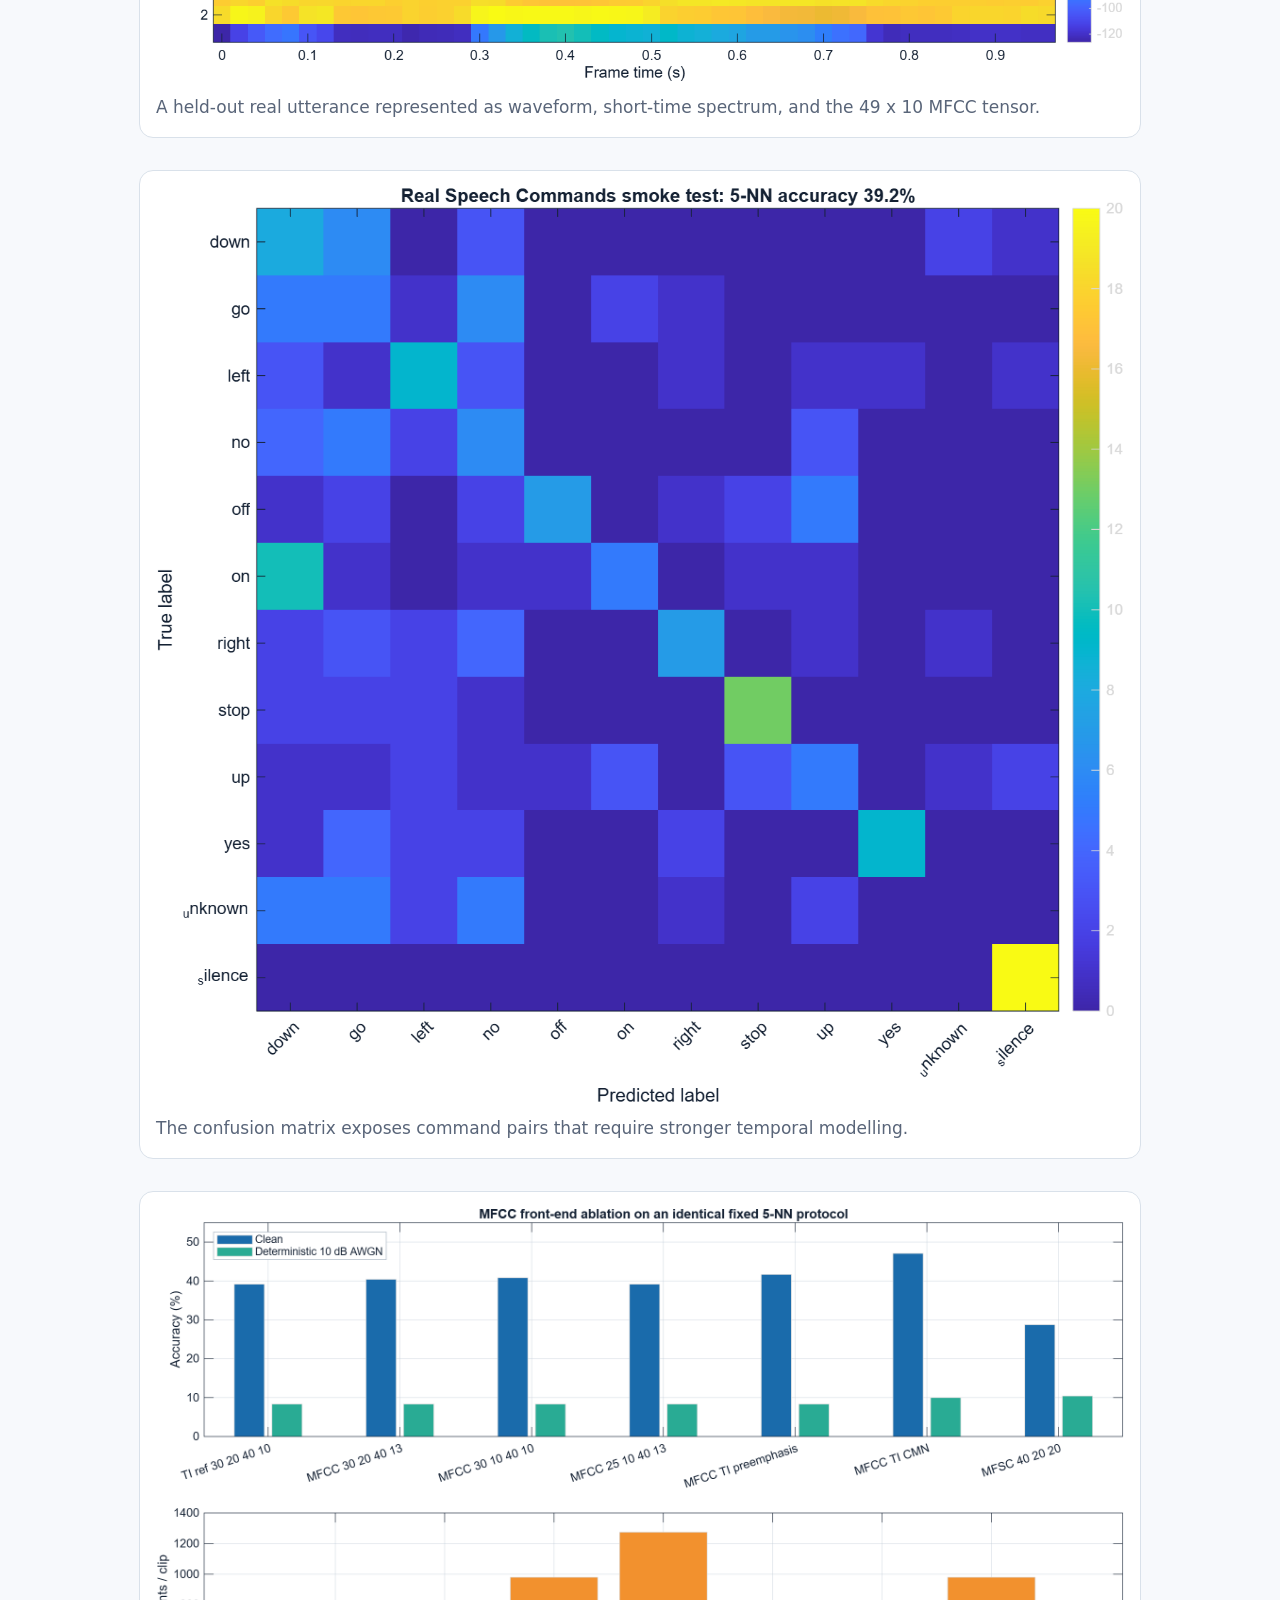
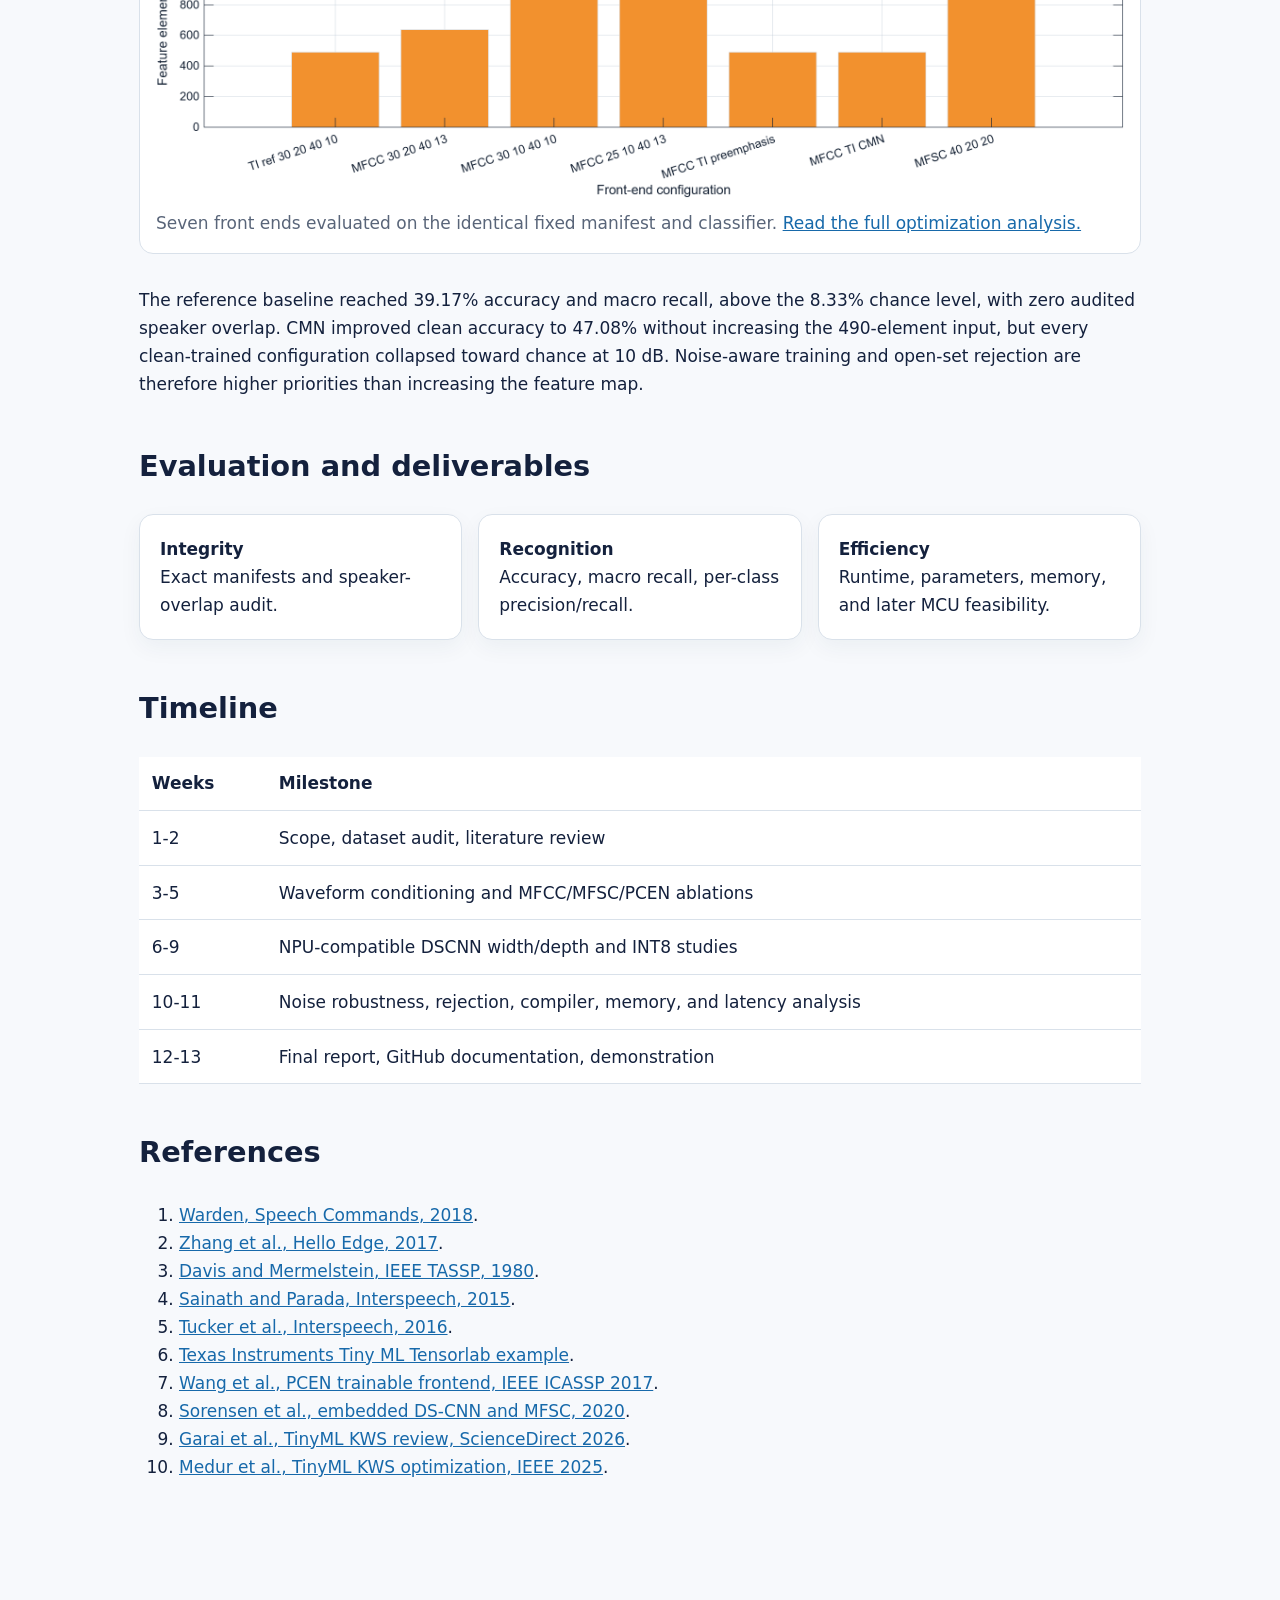
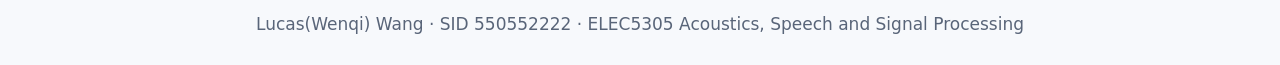
==== commit 6f7d2ad0: "Add reproducible 12-class audio subset and NPU research plan" ====
--- a/docs/index.html
+++ b/docs/index.html
@@ -3,23 +3,23 @@
 <head>
   <meta charset="utf-8">
   <meta name="viewport" content="width=device-width,initial-scale=1">
-  <meta name="description" content="ELEC5305 project proposal for reproducible, resource-aware keyword spotting with MATLAB, MFCCs and Speech Commands v0.02.">
+  <meta name="description" content="ELEC5305 research on efficient raw-audio preprocessing and NPU-compatible DSCNN architectures for 12-class keyword spotting.">
   <meta name="author" content="Lucas(Wenqi) Wang">
-  <title>Resource-Aware Keyword Spotting | ELEC5305</title>
+  <title>Efficient Audio Preprocessing for TI NPU | ELEC5305</title>
   <link rel="stylesheet" href="styles.css">
 </head>
 <body>
 <header>
   <div class="tag">ELEC5305 Project Proposal</div><div class="tag">MATLAB</div><div class="tag">Speech Commands v0.02</div>
-  <h1>Resource-Aware Keyword Spotting</h1>
-  <p>A reproducible 12-class speech-command pipeline built from first principles: audio framing, Mel filterbanks, MFCCs, transparent baselines, and a path toward a compact DSCNN.</p>
+  <h1>Efficient Audio Preprocessing for TI NPU Classification</h1>
+  <p>A reproducible study of how raw audio conditioning, time-frequency features, quantization, and compact DSCNN architecture jointly determine 12-class keyword-spotting accuracy and embedded cost.</p>
   <p><strong>Lucas(Wenqi) Wang</strong> · SID 550552222</p>
-  <p class="actions"><a class="button" href="mfcc-optimization.html">MFCC optimization study</a><a class="button secondary" href="https://github.com/wenqiwang1314-dotcom/elec5305-project-550552222/blob/main/output/pdf/ELEC5305_Project_Proposal_Lucas_Wenqi_Wang_550552222.pdf">Read proposal PDF</a><a class="button secondary" href="https://github.com/wenqiwang1314-dotcom/elec5305-project-550552222">View reproducible code</a></p>
+  <p class="actions"><a class="button" href="dataset.html">Download 12-class dataset</a><a class="button secondary" href="mfcc-optimization.html">MFCC optimization study</a><a class="button secondary" href="https://github.com/wenqiwang1314-dotcom/elec5305-project-550552222/blob/main/output/pdf/ELEC5305_Project_Proposal_Lucas_Wenqi_Wang_550552222.pdf">Read proposal PDF</a><a class="button secondary" href="https://github.com/wenqiwang1314-dotcom/elec5305-project-550552222">View code</a></p>
 </header>
 <main>
   <section>
     <h2>Research question</h2>
-    <p>How accurately can a compact, resource-aware model distinguish ten voice commands, unknown speech, and silence when evaluated with speaker-disjoint data?</p>
+    <p>Which raw-audio preprocessing pipeline and NPU-compatible DSCNN architecture give the best accuracy, noise robustness, unknown-word rejection, and resource cost for 12-class speech-command classification?</p>
     <div class="grid">
       <div class="card"><div class="metric">16 kHz</div>one-second real speech clips</div>
       <div class="card"><div class="metric">49 x 10</div>TI-shaped MFCC input</div>
@@ -32,6 +32,24 @@
     <p>Speech Commands v0.02 is partitioned using its official validation and testing lists. Each waveform is converted into 30 ms frames at a 20 ms step. Forty Mel-band energies are compressed into ten MFCCs, producing 49 time frames per utterance. A manual 5-nearest-neighbour model establishes the first auditable baseline; a depthwise-separable CNN is the planned next model.</p>
     <p>The frame count follows directly from <code>1 + floor((16000 - 480) / 320) = 49</code>. The resulting TI-shaped model input is <code>[N, 1, 49, 10]</code>.</p>
     <p class="notice"><strong>Evidence boundary:</strong> the current result uses 720 training and 240 held-out test samples. It is a small MATLAB baseline, not a DSCNN, quantised model, NPU compilation, or hardware energy result.</p>
+  </section>
+  <section>
+    <h2>Joint research design</h2>
+    <div class="pipeline" aria-label="Audio preprocessing and model pipeline">
+      <div>Raw WAV<br><small>integrity + level</small></div><span>→</span>
+      <div>Conditioning<br><small>DC, pre-emphasis, noise</small></div><span>→</span>
+      <div>Features<br><small>MFCC, MFSC, PCEN</small></div><span>→</span>
+      <div>INT8 tensor<br><small>scale + layout</small></div><span>→</span>
+      <div>DSCNN<br><small>TI NPU operators</small></div>
+    </div>
+    <p>The baseline begins with TI's 30 ms frame, 20 ms hop, 40 Mel-bin, 10-coefficient MFCC contract. Preprocessing candidates then change one bounded factor at a time: waveform conditioning, normalization, noise-aware training, MFSC or PCEN, and integer scaling. Each surviving front end is paired with a controlled DSCNN width/depth matrix using depthwise and pointwise convolution, global average pooling, and a 12-class output.</p>
+    <p>Accuracy is not the only objective. Front-end latency and memory are reported separately from model parameters, MACs, activation RAM, quantized accuracy, compiler NPU coverage, and later hardware energy.</p>
+  </section>
+  <section>
+    <h2>Reproducible 12-class audio package</h2>
+    <p>The repository contains twelve class-level ZIP archives: ten target commands, <code>_unknown_</code>, and <code>_silence_</code>. Each archive has 60 training and 20 held-out test WAV files at 16 kHz mono, for 960 examples in total. The manifest records provenance, split, sample format, and SHA-256.</p>
+    <p class="actions"><a class="button dark" href="dataset.html">Open dataset downloads</a><a class="button outline" href="https://github.com/wenqiwang1314-dotcom/elec5305-project-550552222/blob/main/PREPROCESSING_NPU_RESEARCH_PLAN.md">Read the full experiment plan</a></p>
+    <p class="notice"><strong>Scope:</strong> this is a compact, auditable course-project subset. The complete 105,829-file Speech Commands v0.02 corpus remains outside normal Git history and is used locally for later full-scale training.</p>
   </section>
   <section>
     <h2>Preliminary analysis</h2>
@@ -52,9 +70,9 @@
     <h2>Timeline</h2>
     <table><thead><tr><th>Weeks</th><th>Milestone</th></tr></thead><tbody>
       <tr><td>1-2</td><td>Scope, dataset audit, literature review</td></tr>
-      <tr><td>3-5</td><td>MFCC front end and reproducible baseline</td></tr>
-      <tr><td>6-9</td><td>DSCNN implementation and validation</td></tr>
-      <tr><td>10-11</td><td>Testing, robustness, and resource analysis</td></tr>
+      <tr><td>3-5</td><td>Waveform conditioning and MFCC/MFSC/PCEN ablations</td></tr>
+      <tr><td>6-9</td><td>NPU-compatible DSCNN width/depth and INT8 studies</td></tr>
+      <tr><td>10-11</td><td>Noise robustness, rejection, compiler, memory, and latency analysis</td></tr>
       <tr><td>12-13</td><td>Final report, GitHub documentation, demonstration</td></tr>
     </tbody></table>
   </section>
--- a/docs/styles.css
+++ b/docs/styles.css
@@ -7,6 +7,8 @@
 .actions { display:flex; flex-wrap:wrap; gap:.75rem; margin-top:1.4rem; }
 .button { display:inline-block; padding:.65rem 1rem; border-radius:8px; background:white; color:#12385a; text-decoration:none; font-weight:700; }
 .button.secondary { background:transparent; color:white; border:1px solid #9bdce2; }
+.button.dark { background:var(--blue); color:white; }
+.button.outline { background:transparent; color:var(--blue); border:1px solid var(--blue); }
 .button:hover,.button:focus-visible { transform:translateY(-1px); box-shadow:0 7px 18px #00172f44; }
 h1 { max-width:900px; margin:0; font-size:clamp(2.5rem,6vw,5.5rem); line-height:1.02; letter-spacing:-.04em; }
 h2 { margin-top:2.8rem; font-size:1.8rem; }
@@ -25,7 +27,15 @@
 .notice { border-left:5px solid var(--cyan); padding:1rem 1.2rem; background:#eafafb; }
 .pipeline { display:flex; align-items:stretch; gap:.55rem; margin:1.5rem 0; overflow-x:auto; }
 .pipeline div { min-width:145px; flex:1; padding:1rem; border-radius:11px; background:white; border:1px solid #c9d7e3; text-align:center; font-weight:700; }
+.pipeline small { color:var(--muted); font-weight:500; }
 .pipeline span { align-self:center; color:var(--blue); font-size:1.6rem; }
+.download-grid { display:grid; grid-template-columns:repeat(auto-fit,minmax(245px,1fr)); gap:1rem; margin:1.5rem 0; }
+.download-card { display:flex; flex-direction:column; gap:.55rem; background:white; border:1px solid #d9e1ea; border-radius:14px; padding:1.15rem; box-shadow:0 8px 22px #17324d0d; }
+.download-card h3 { margin:0; font-size:1.2rem; }
+.download-card p { margin:0; color:var(--muted); }
+.download-card .button { align-self:flex-start; background:var(--blue); color:white; }
+.checksum { font:0.82rem/1.4 ui-monospace,SFMono-Regular,Consolas,monospace; word-break:break-all; color:var(--muted); }
+.compact-list { columns:2; column-gap:2rem; }
 .results th:not(:first-child),.results td:not(:first-child) { text-align:right; white-space:nowrap; }
 .results .best { background:#eafafb; }
 footer { padding:2rem; color:var(--muted); text-align:center; }
@@ -35,4 +45,5 @@
   .pipeline span { display:none; }
   .pipeline { display:grid; grid-template-columns:1fr 1fr; }
   .results { display:block; overflow-x:auto; }
+  .compact-list { columns:1; }
 }
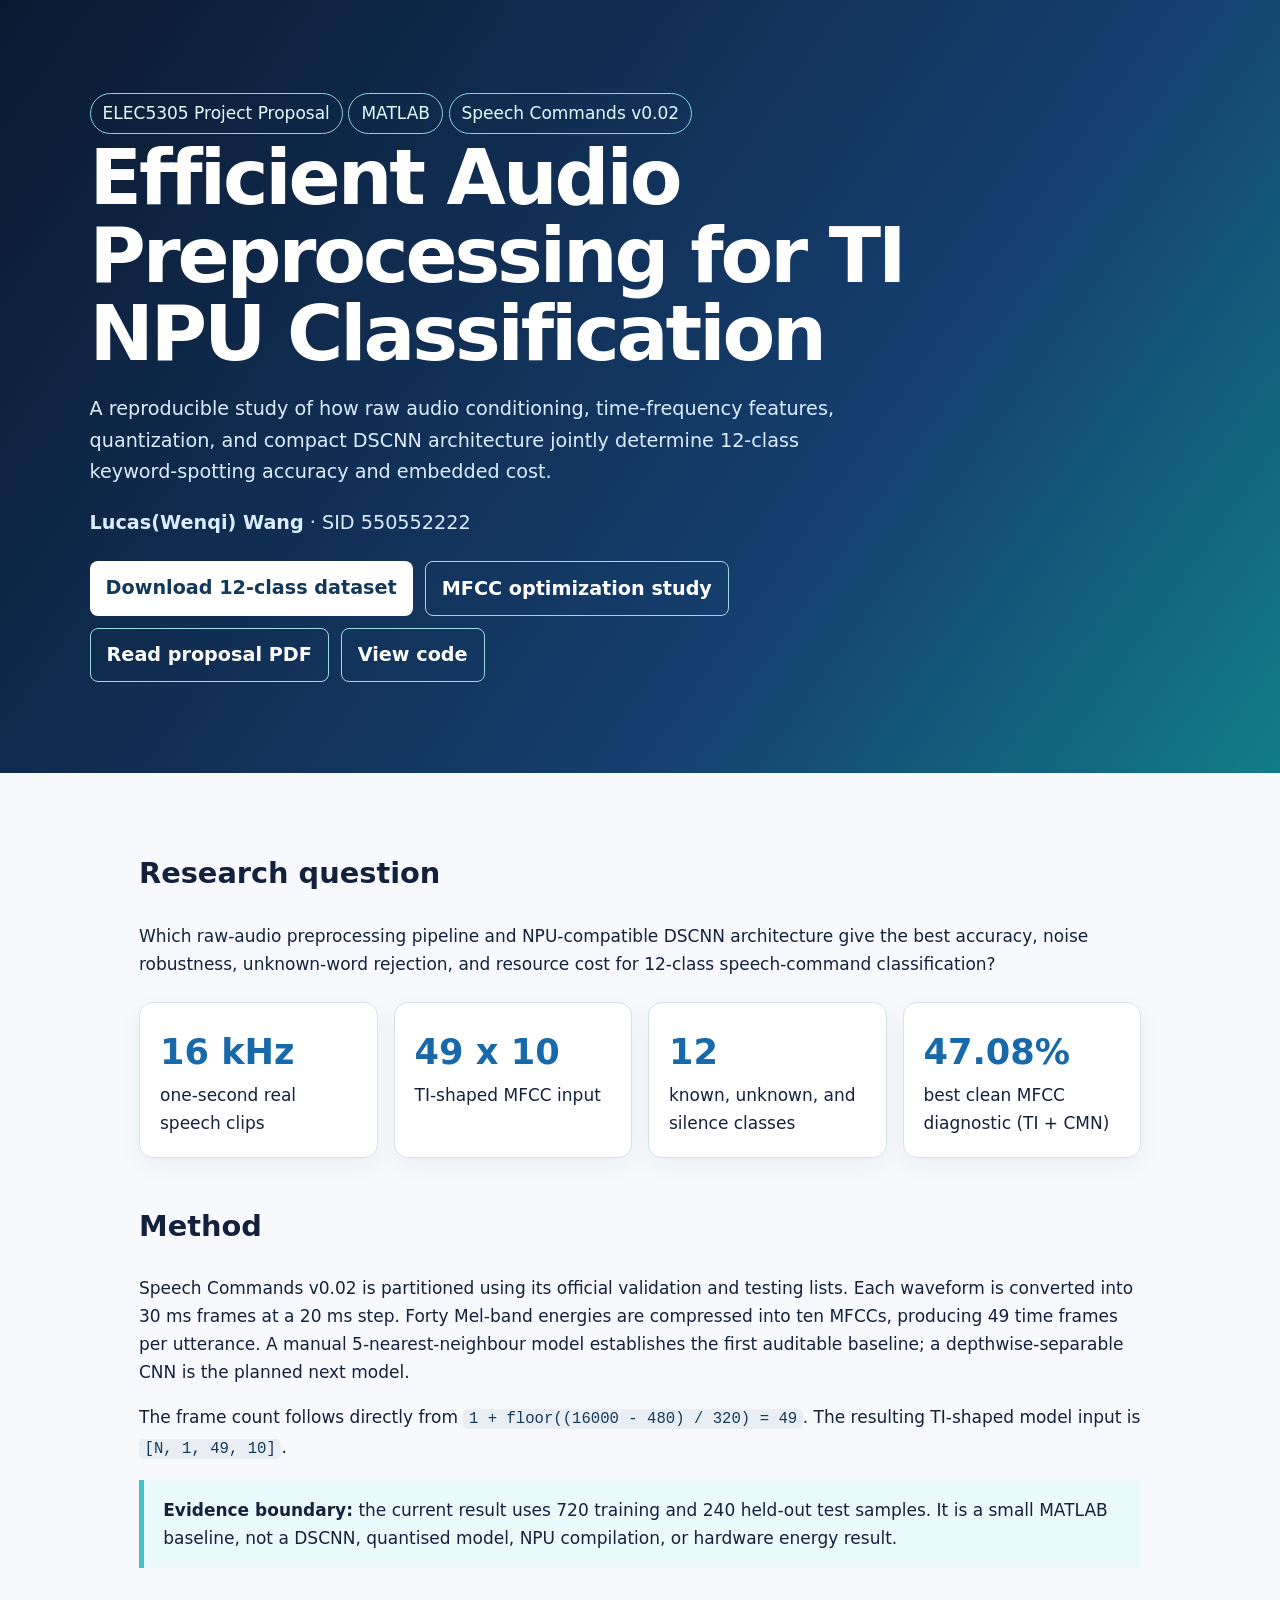
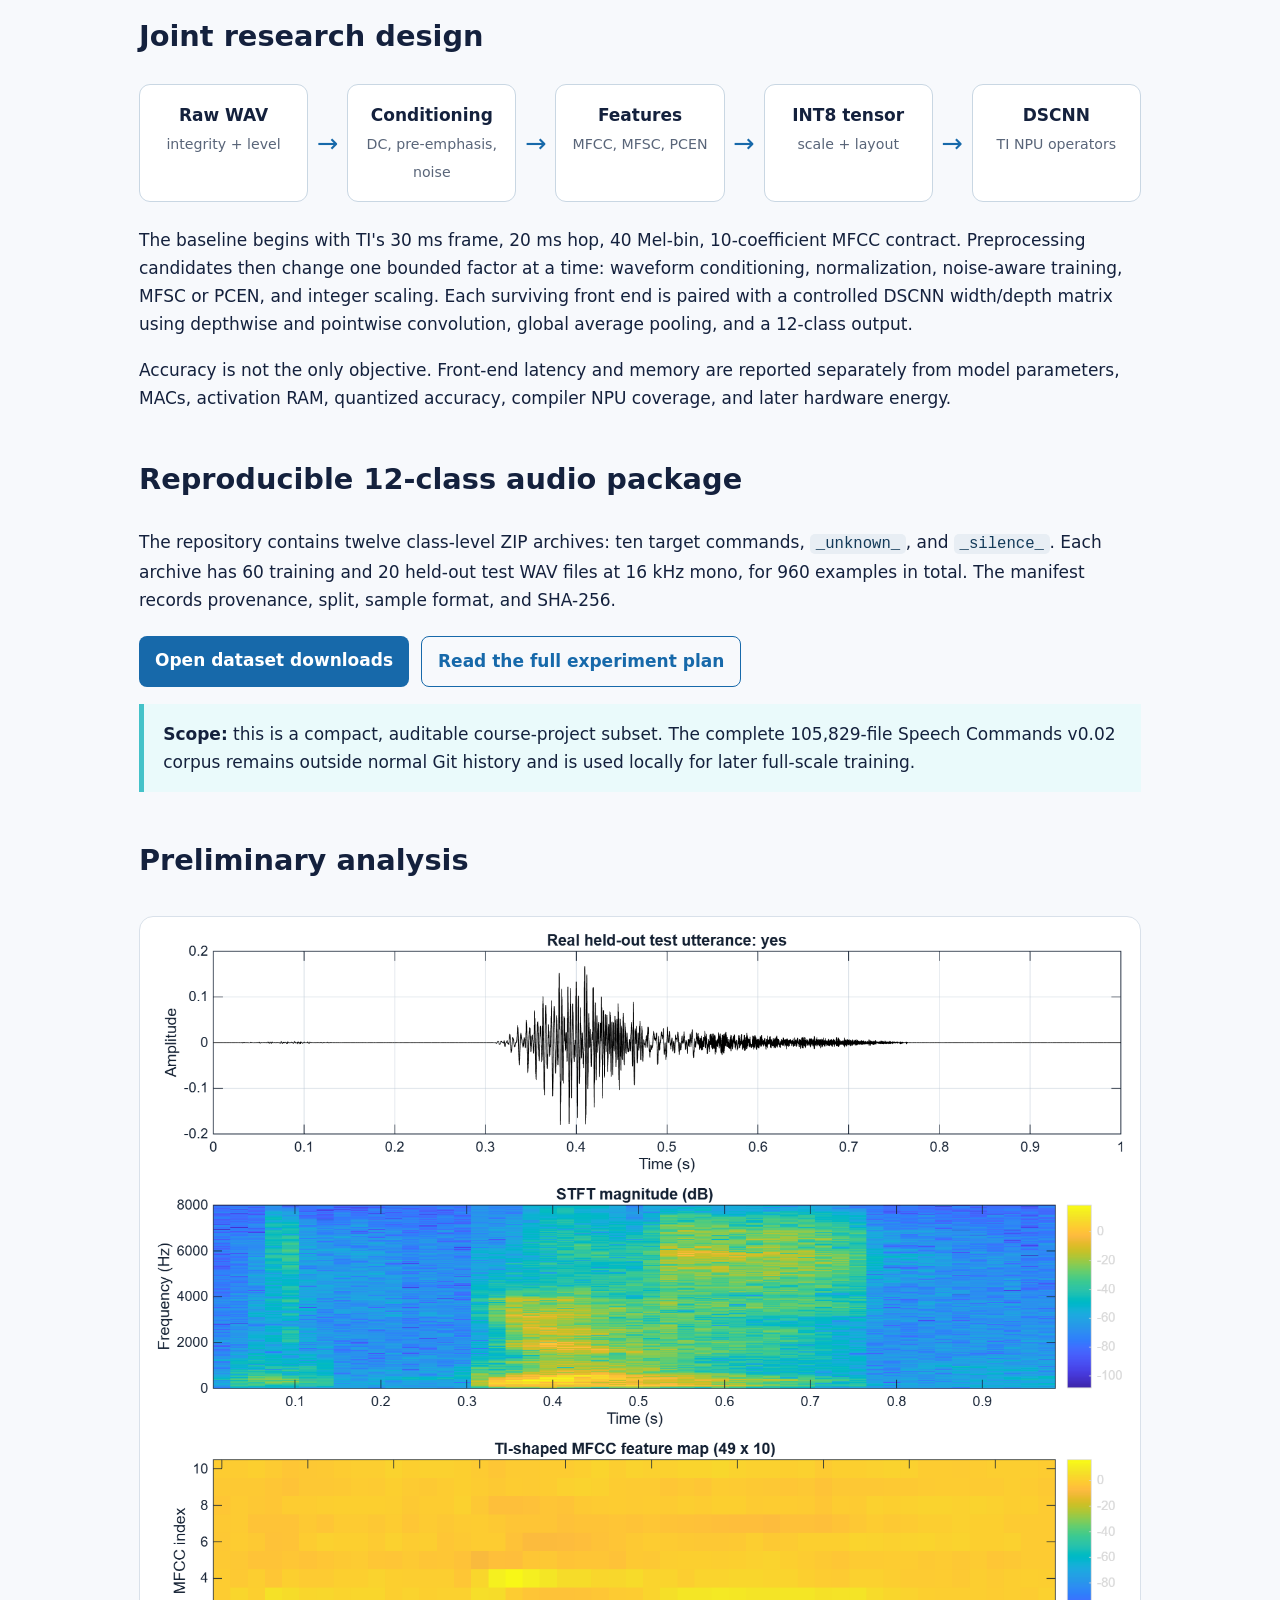
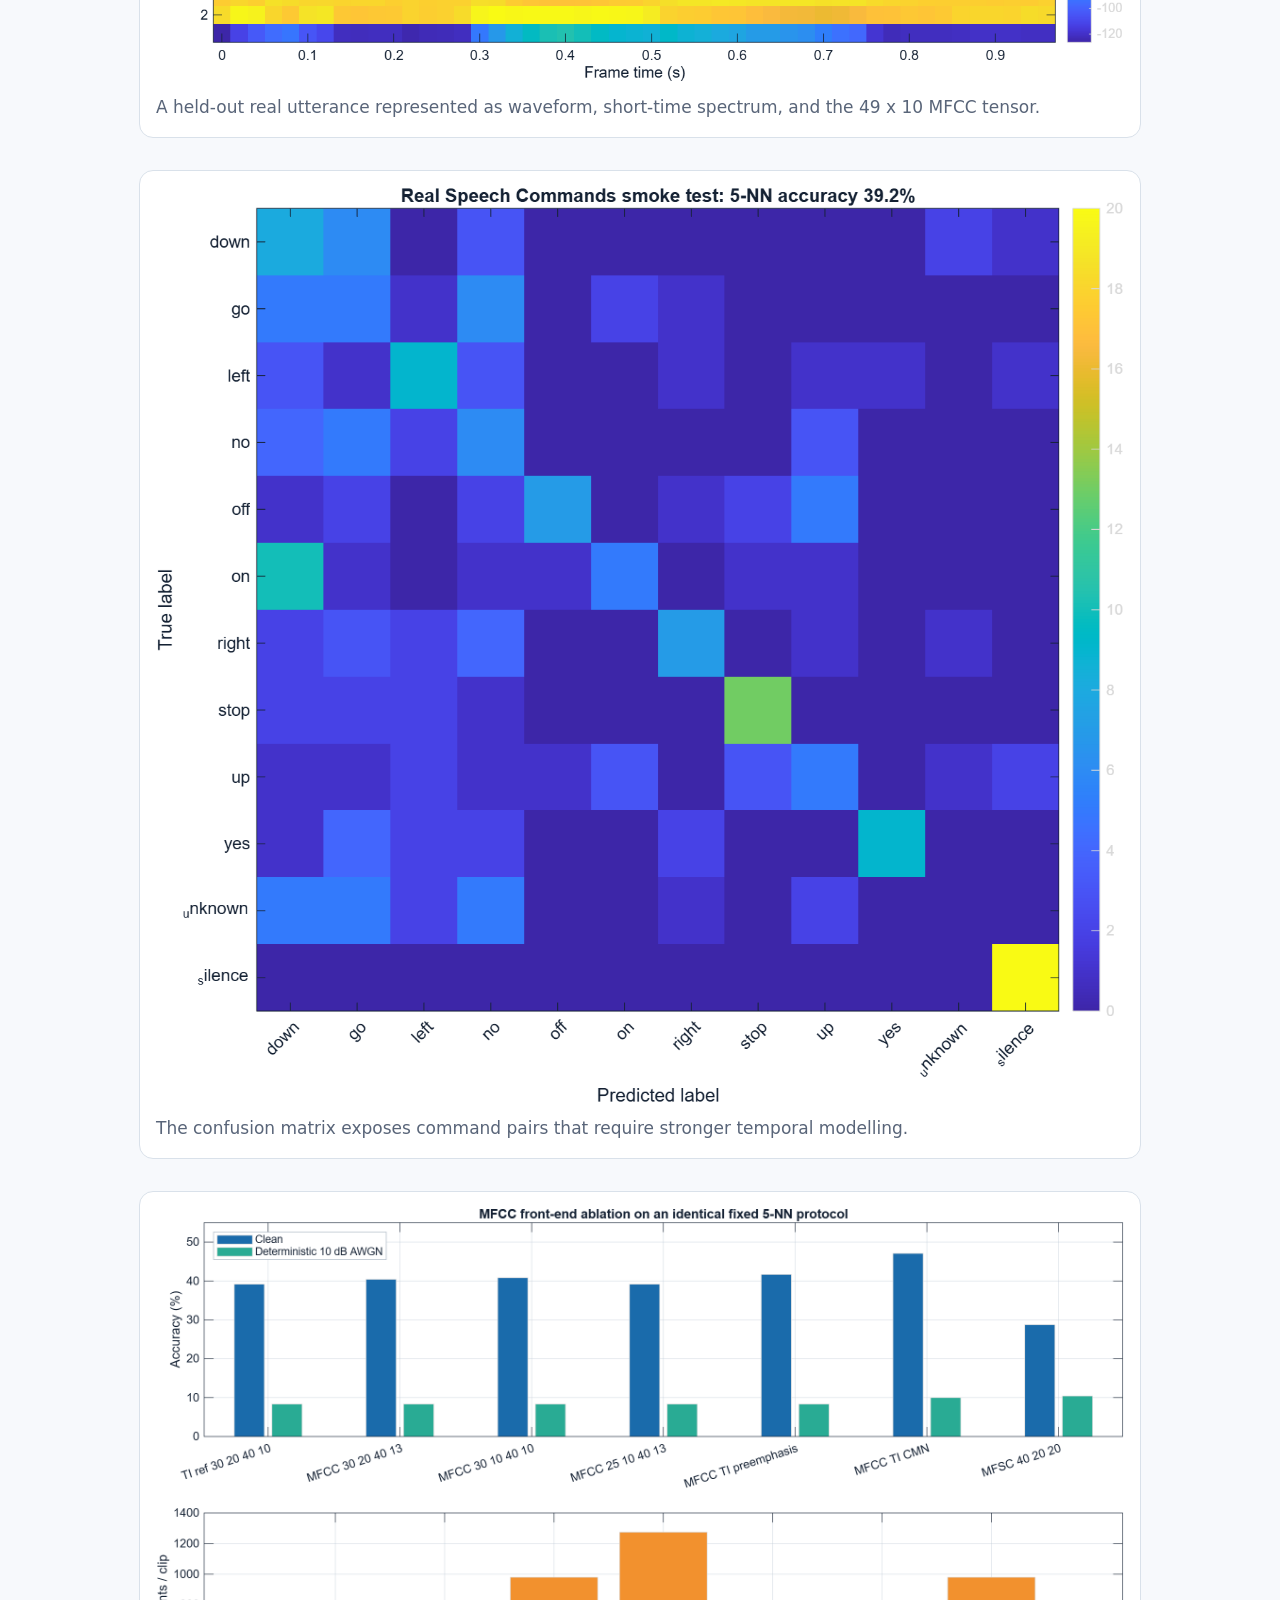
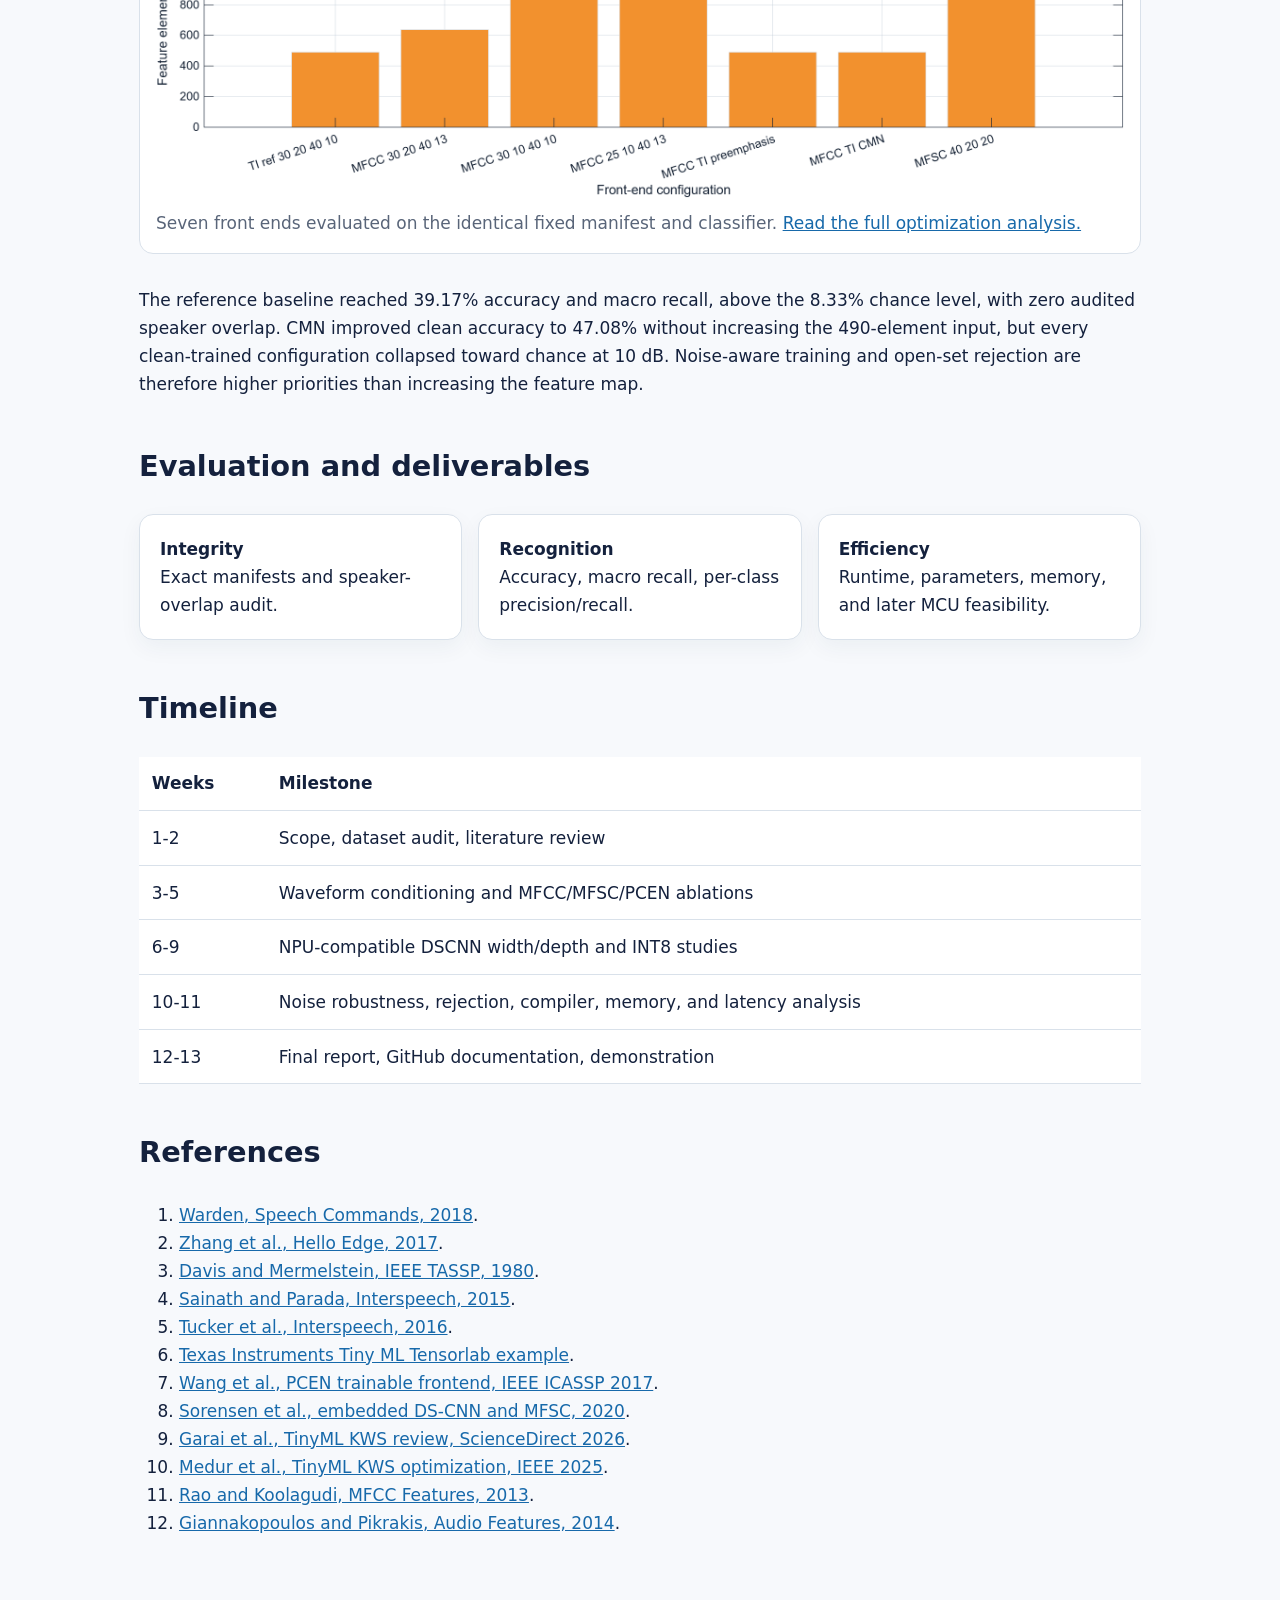
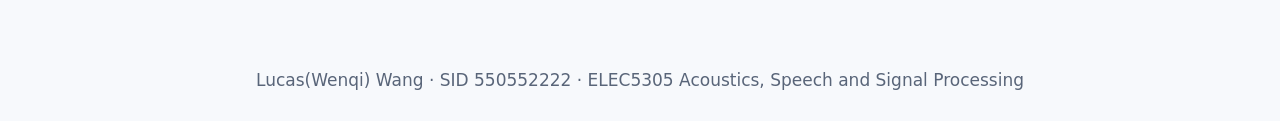
==== commit c4363d40: "Integrate ELEC5305 course feature references" ====
--- a/docs/index.html
+++ b/docs/index.html
@@ -89,6 +89,8 @@
       <li><a href="https://doi.org/10.1186/s13636-020-00176-2">Sorensen et al., embedded DS-CNN and MFSC, 2020</a>.</li>
       <li><a href="https://doi.org/10.1016/j.neucom.2026.134028">Garai et al., TinyML KWS review, ScienceDirect 2026</a>.</li>
       <li><a href="https://doi.org/10.1109/MIPRO65660.2025.11131906">Medur et al., TinyML KWS optimization, IEEE 2025</a>.</li>
+      <li><a href="https://doi.org/10.1007/978-1-4614-6360-3">Rao and Koolagudi, MFCC Features, 2013</a>.</li>
+      <li><a href="https://doi.org/10.1016/B978-0-08-099388-1.00004-2">Giannakopoulos and Pikrakis, Audio Features, 2014</a>.</li>
     </ol>
   </section>
 </main>
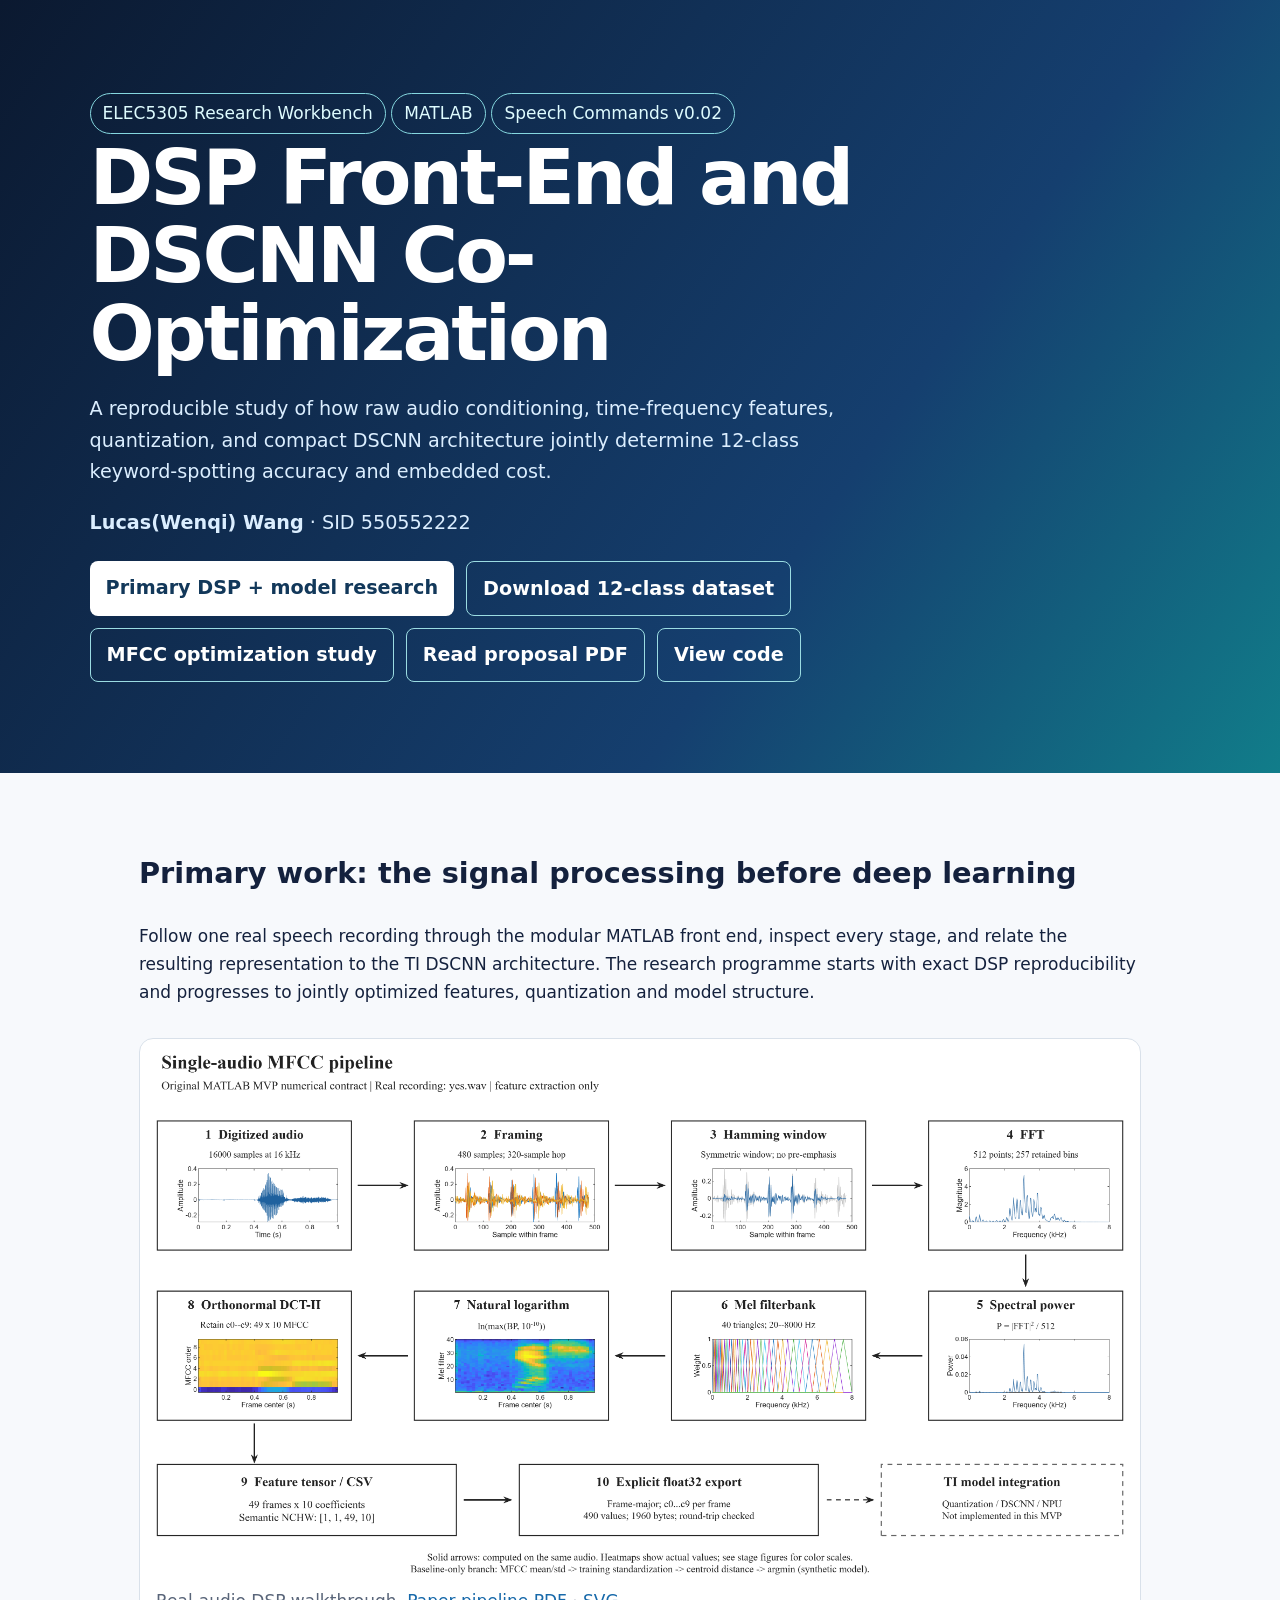
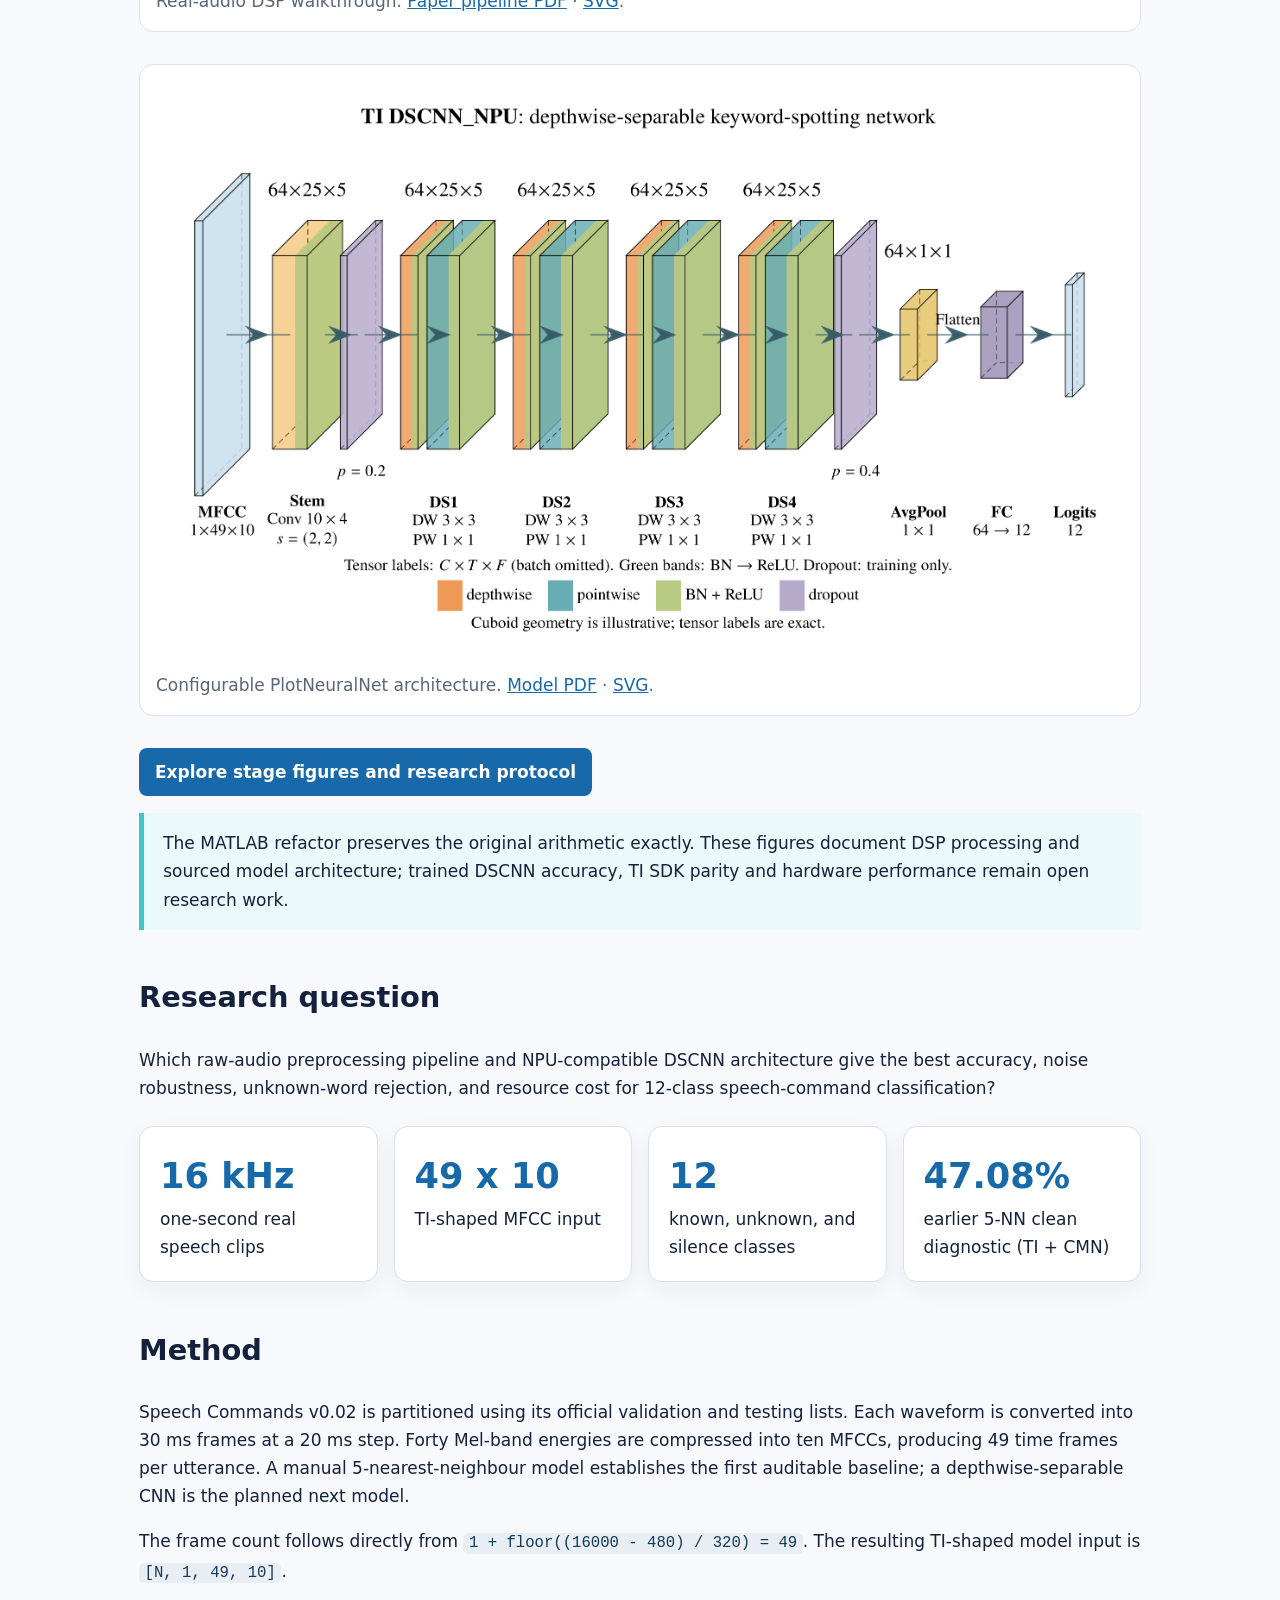
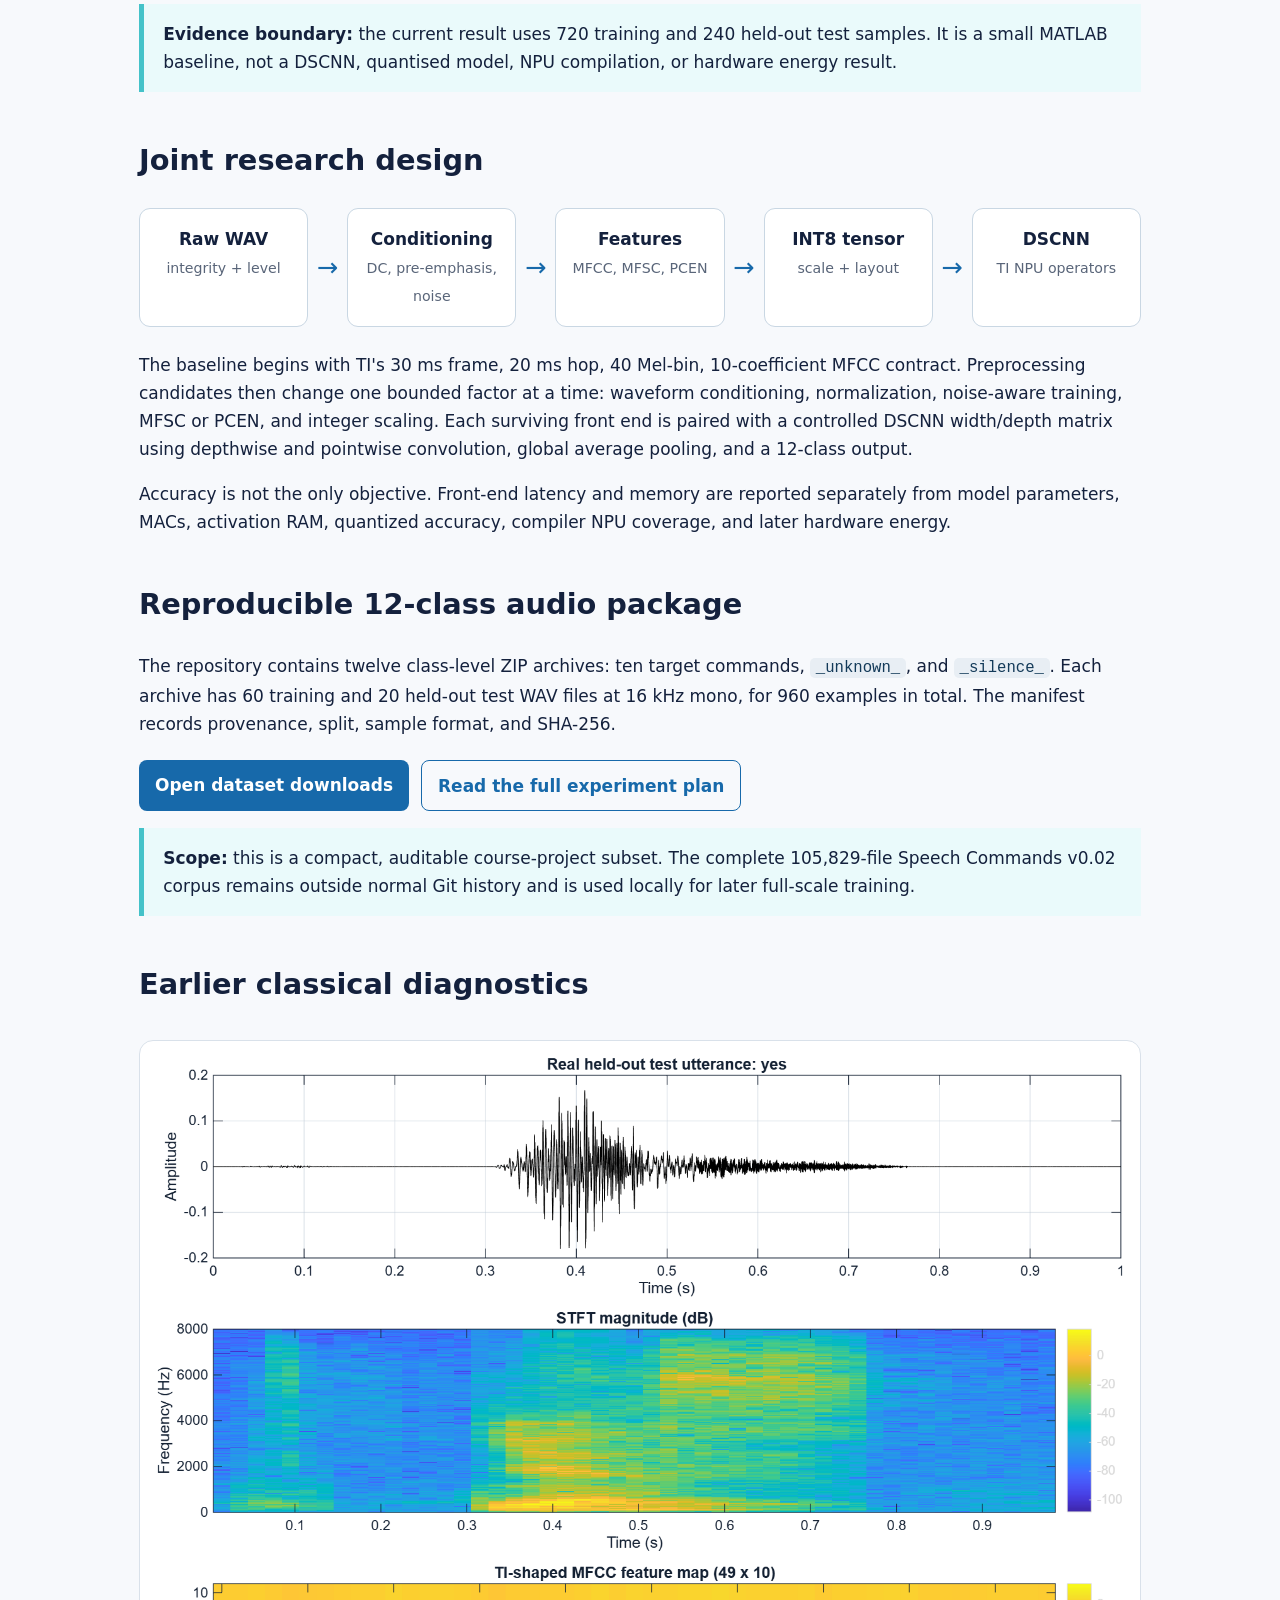
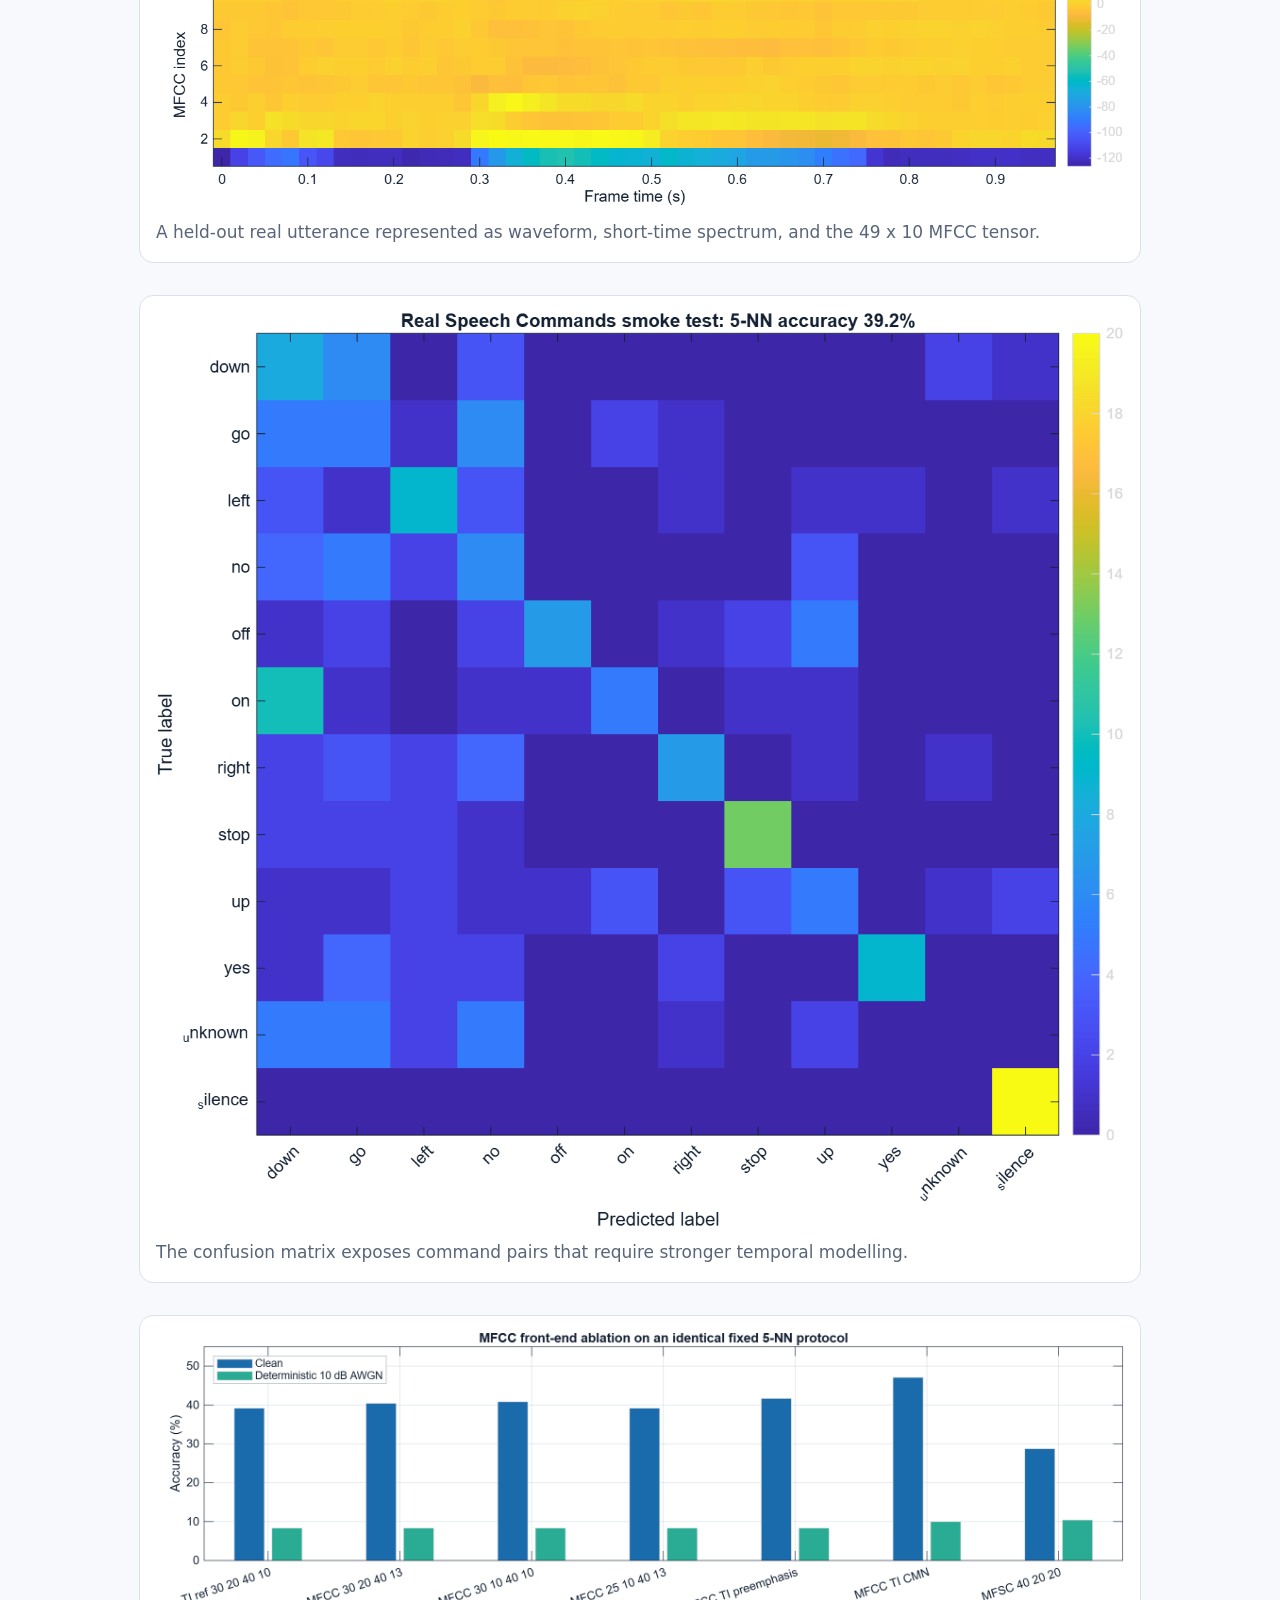
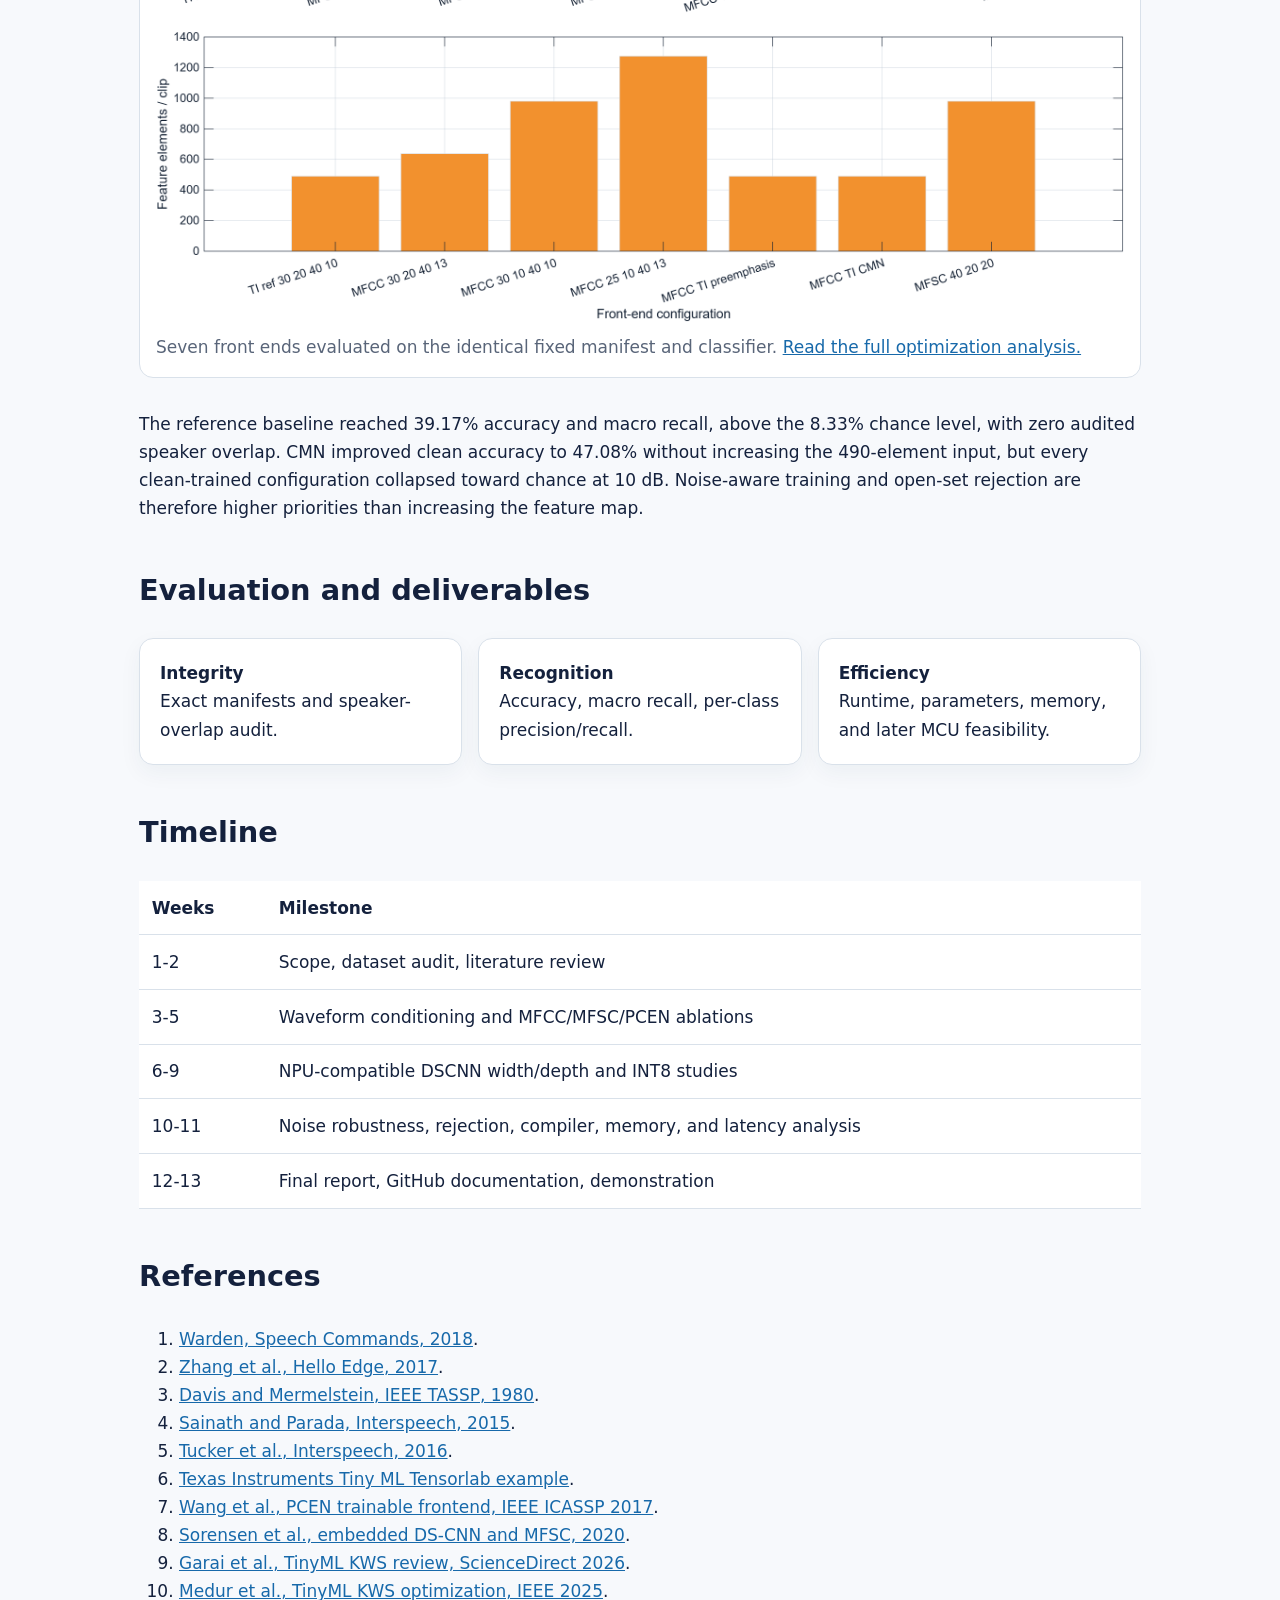
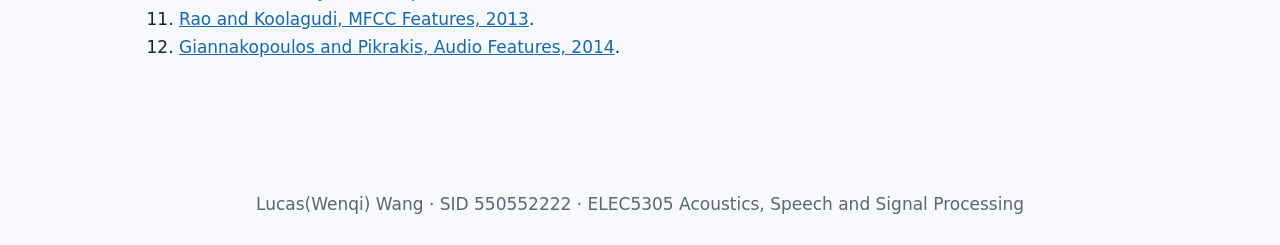
==== commit e3c9d113: "Make DSP front-end and DSCNN co-design the primary research workbench" ====
--- a/docs/index.html
+++ b/docs/index.html
@@ -10,13 +10,21 @@
 </head>
 <body>
 <header>
-  <div class="tag">ELEC5305 Project Proposal</div><div class="tag">MATLAB</div><div class="tag">Speech Commands v0.02</div>
-  <h1>Efficient Audio Preprocessing for TI NPU Classification</h1>
+  <div class="tag">ELEC5305 Research Workbench</div><div class="tag">MATLAB</div><div class="tag">Speech Commands v0.02</div>
+  <h1>DSP Front-End and DSCNN Co-Optimization</h1>
   <p>A reproducible study of how raw audio conditioning, time-frequency features, quantization, and compact DSCNN architecture jointly determine 12-class keyword-spotting accuracy and embedded cost.</p>
   <p><strong>Lucas(Wenqi) Wang</strong> · SID 550552222</p>
-  <p class="actions"><a class="button" href="dataset.html">Download 12-class dataset</a><a class="button secondary" href="mfcc-optimization.html">MFCC optimization study</a><a class="button secondary" href="https://github.com/wenqiwang1314-dotcom/elec5305-project-550552222/blob/main/output/pdf/ELEC5305_Project_Proposal_Lucas_Wenqi_Wang_550552222.pdf">Read proposal PDF</a><a class="button secondary" href="https://github.com/wenqiwang1314-dotcom/elec5305-project-550552222">View code</a></p>
+  <p class="actions"><a class="button" href="dsp-model-codesign.html">Primary DSP + model research</a><a class="button secondary" href="dataset.html">Download 12-class dataset</a><a class="button secondary" href="mfcc-optimization.html">MFCC optimization study</a><a class="button secondary" href="https://github.com/wenqiwang1314-dotcom/elec5305-project-550552222/blob/main/output/pdf/ELEC5305_Project_Proposal_Lucas_Wenqi_Wang_550552222.pdf">Read proposal PDF</a><a class="button secondary" href="https://github.com/wenqiwang1314-dotcom/elec5305-project-550552222">View code</a></p>
 </header>
 <main>
+  <section>
+    <h2>Primary work: the signal processing before deep learning</h2>
+    <p>Follow one real speech recording through the modular MATLAB front end, inspect every stage, and relate the resulting representation to the TI DSCNN architecture. The research programme starts with exact DSP reproducibility and progresses to jointly optimized features, quantization and model structure.</p>
+    <figure><a href="assets/research/paper_pipeline.pdf"><img src="assets/research/paper_pipeline.png" alt="Real-audio DSP pipeline with intermediate processing effects"></a><figcaption>Real-audio DSP walkthrough. <a href="assets/research/paper_pipeline.pdf">Paper pipeline PDF</a> · <a href="assets/research/paper_pipeline.svg">SVG</a>.</figcaption></figure>
+    <figure><a href="assets/research/dscnn_plotneuralnet.pdf"><img loading="lazy" src="assets/research/dscnn_plotneuralnet.png" alt="TI DSCNN architecture rendered using PlotNeuralNet"></a><figcaption>Configurable PlotNeuralNet architecture. <a href="assets/research/dscnn_plotneuralnet.pdf">Model PDF</a> · <a href="assets/research/dscnn_plotneuralnet.svg">SVG</a>.</figcaption></figure>
+    <p><a class="button dark" href="dsp-model-codesign.html">Explore stage figures and research protocol</a></p>
+    <p class="notice">The MATLAB refactor preserves the original arithmetic exactly. These figures document DSP processing and sourced model architecture; trained DSCNN accuracy, TI SDK parity and hardware performance remain open research work.</p>
+  </section>
   <section>
     <h2>Research question</h2>
     <p>Which raw-audio preprocessing pipeline and NPU-compatible DSCNN architecture give the best accuracy, noise robustness, unknown-word rejection, and resource cost for 12-class speech-command classification?</p>
@@ -24,7 +32,7 @@
       <div class="card"><div class="metric">16 kHz</div>one-second real speech clips</div>
       <div class="card"><div class="metric">49 x 10</div>TI-shaped MFCC input</div>
       <div class="card"><div class="metric">12</div>known, unknown, and silence classes</div>
-      <div class="card"><div class="metric" id="accuracy">47.08%</div>best clean MFCC diagnostic (TI + CMN)</div>
+      <div class="card"><div class="metric" id="accuracy">47.08%</div>earlier 5-NN clean diagnostic (TI + CMN)</div>
     </div>
   </section>
   <section>
@@ -52,7 +60,7 @@
     <p class="notice"><strong>Scope:</strong> this is a compact, auditable course-project subset. The complete 105,829-file Speech Commands v0.02 corpus remains outside normal Git history and is used locally for later full-scale training.</p>
   </section>
   <section>
-    <h2>Preliminary analysis</h2>
+    <h2>Earlier classical diagnostics</h2>
     <figure><img src="assets/real_audio_frontend.png" alt="Waveform, STFT and MFCC analysis of a real test utterance"><figcaption>A held-out real utterance represented as waveform, short-time spectrum, and the 49 x 10 MFCC tensor.</figcaption></figure>
     <figure><img src="assets/confusion_matrix.png" alt="Confusion matrix for the real-data smoke test"><figcaption>The confusion matrix exposes command pairs that require stronger temporal modelling.</figcaption></figure>
     <figure><img src="assets/mfcc_ablation_accuracy.png" alt="Accuracy and feature-map size for seven acoustic front ends"><figcaption>Seven front ends evaluated on the identical fixed manifest and classifier. <a href="mfcc-optimization.html">Read the full optimization analysis.</a></figcaption></figure>
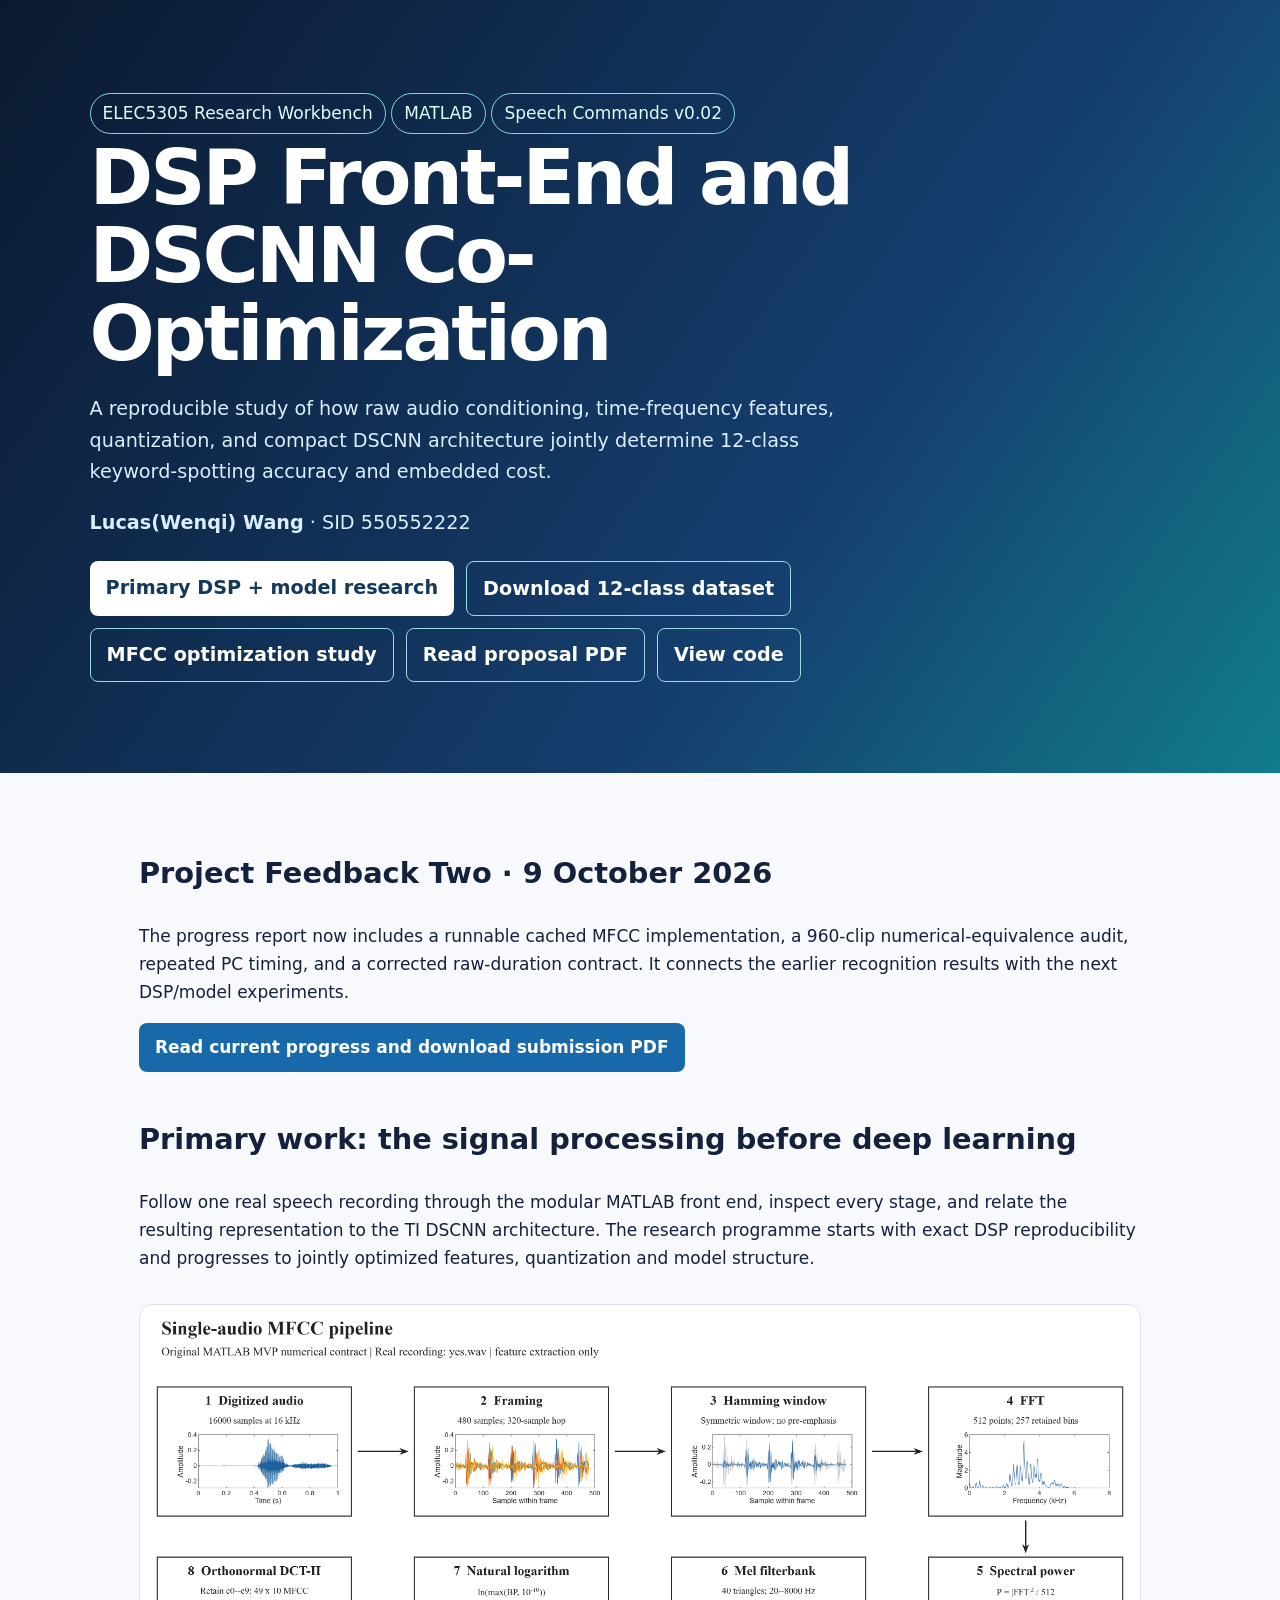
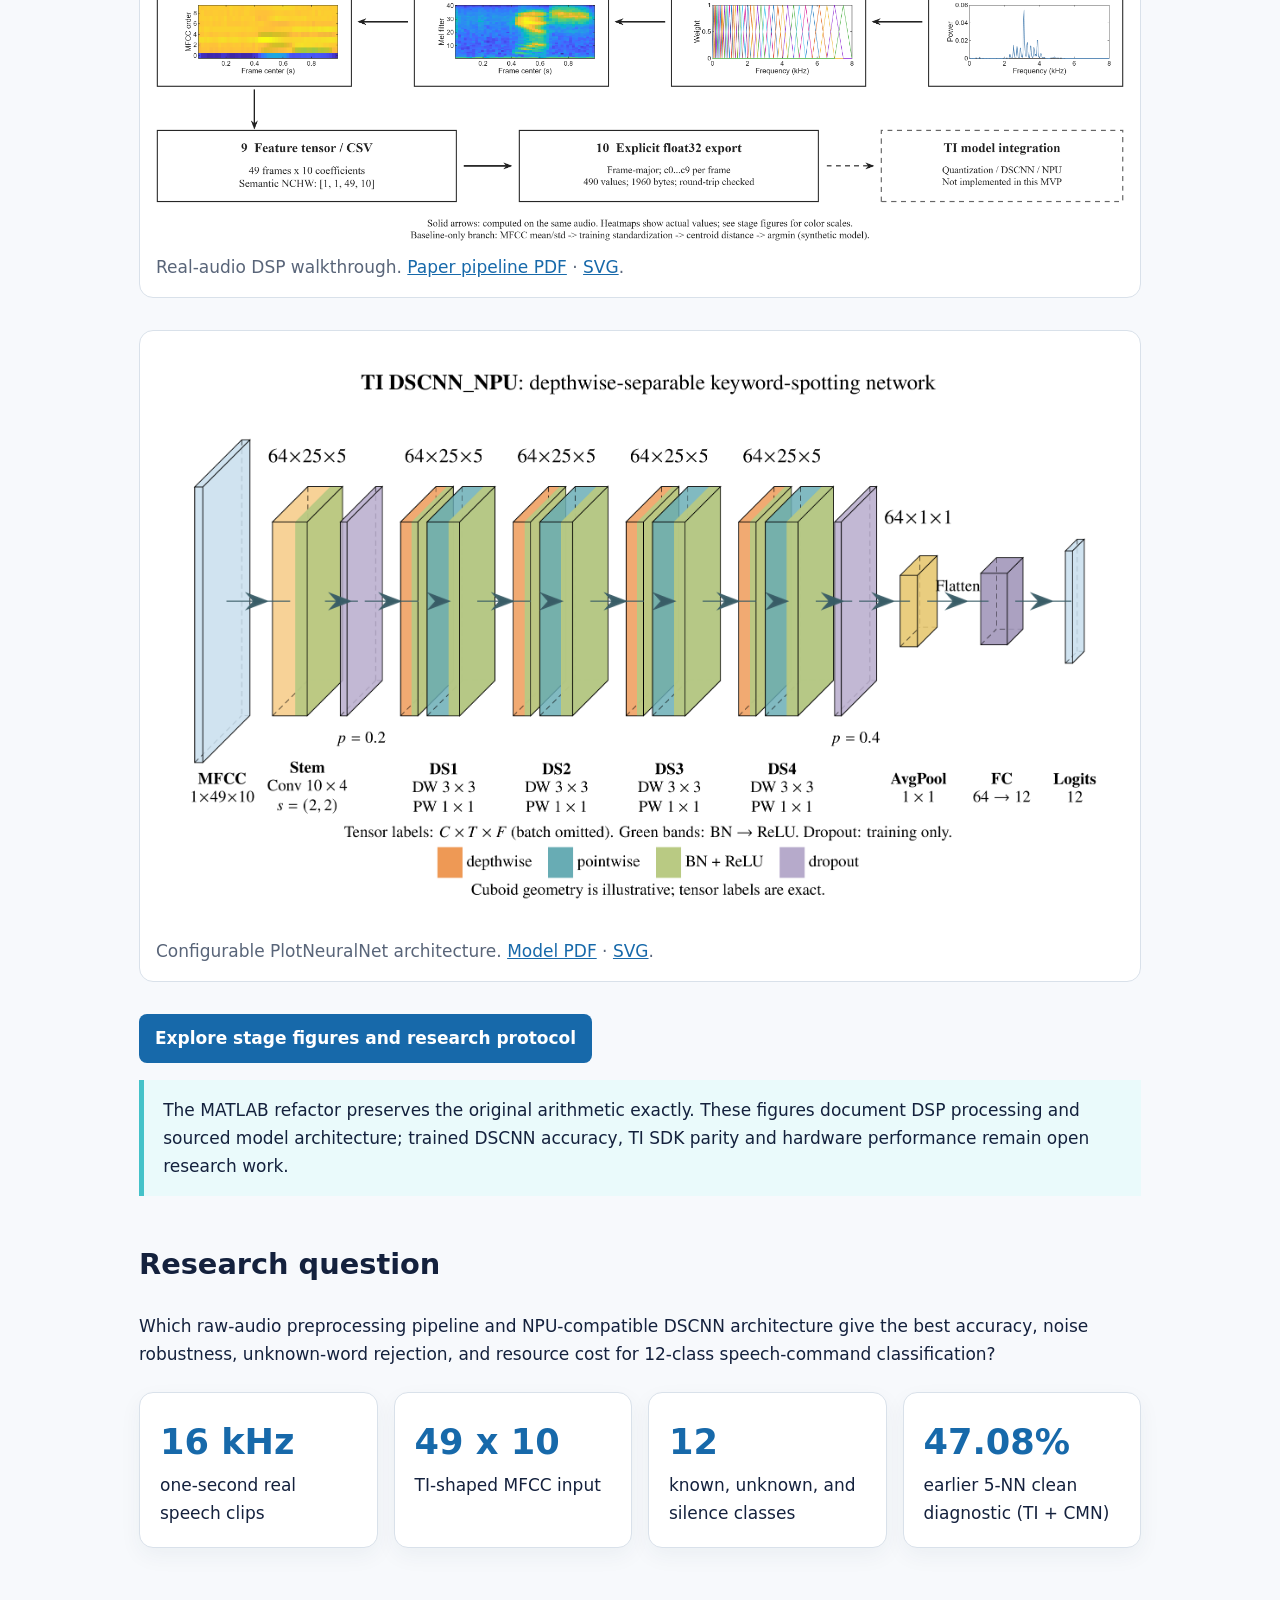
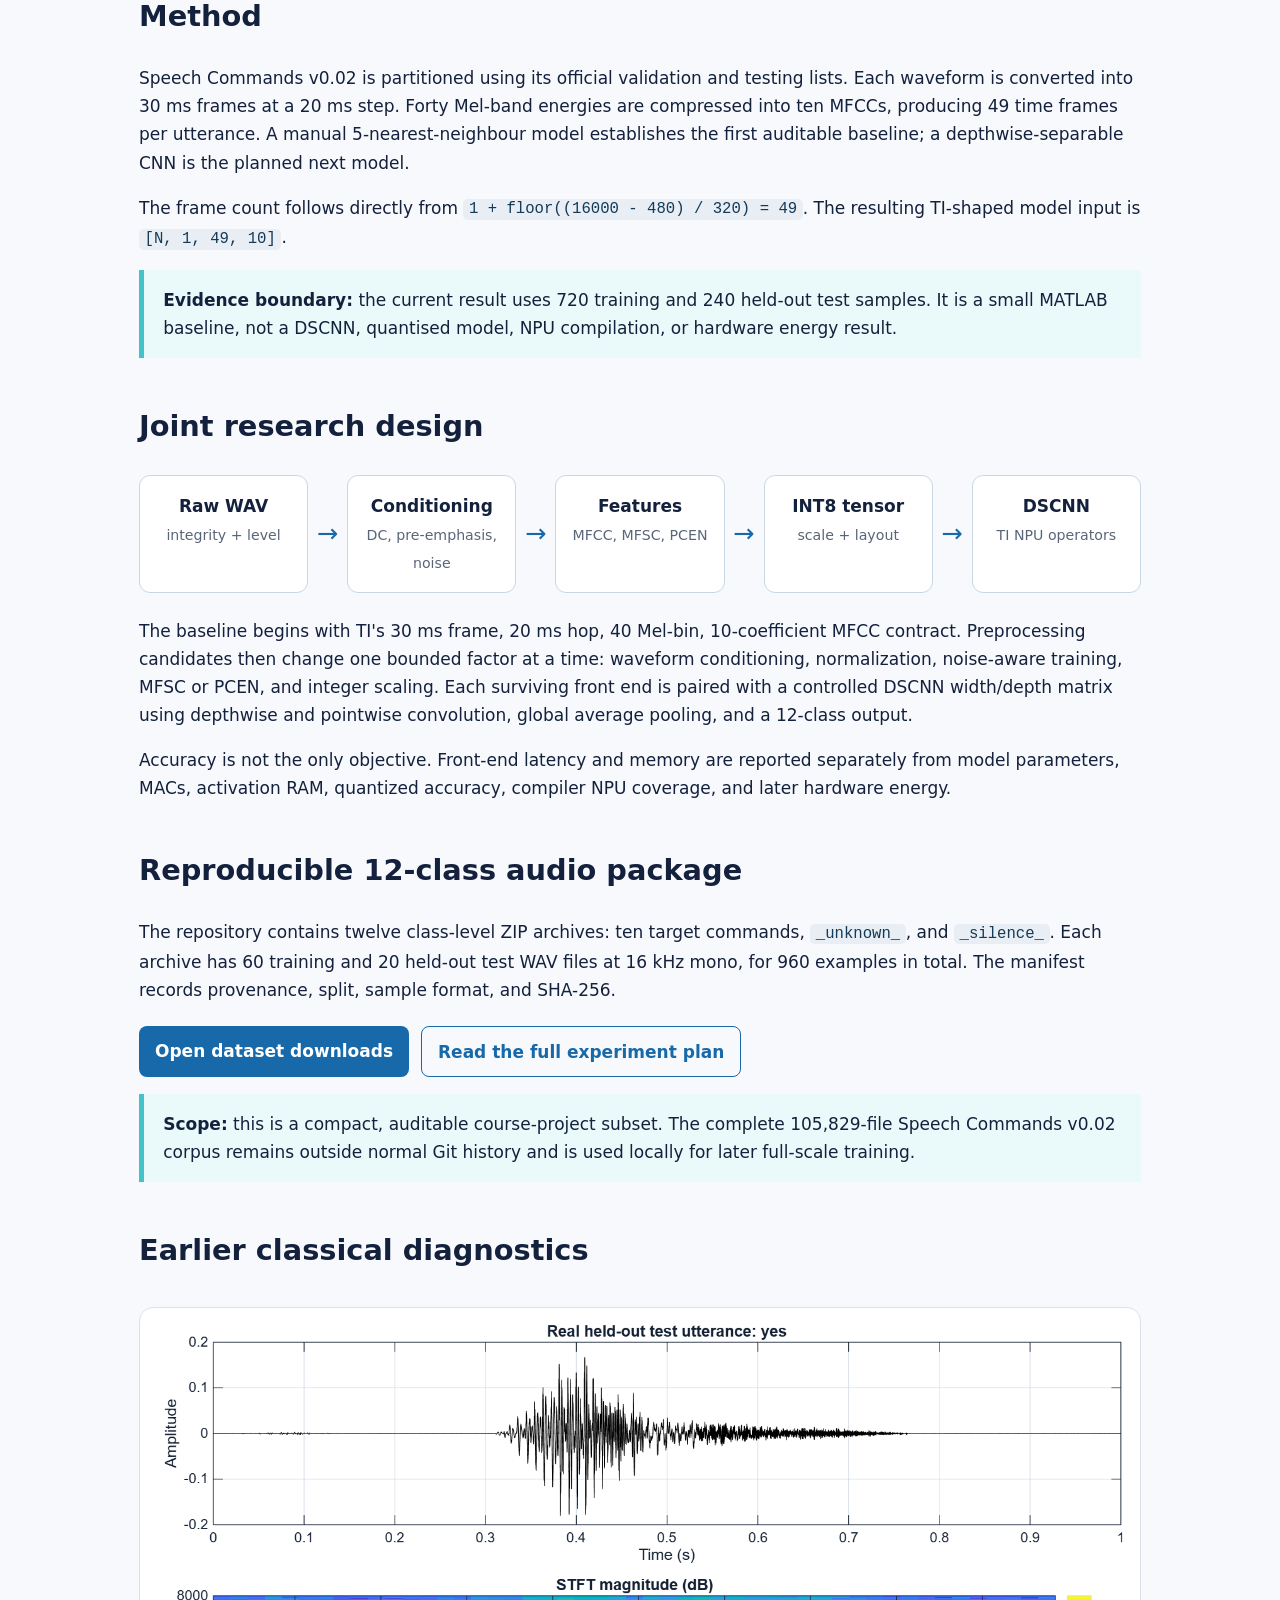
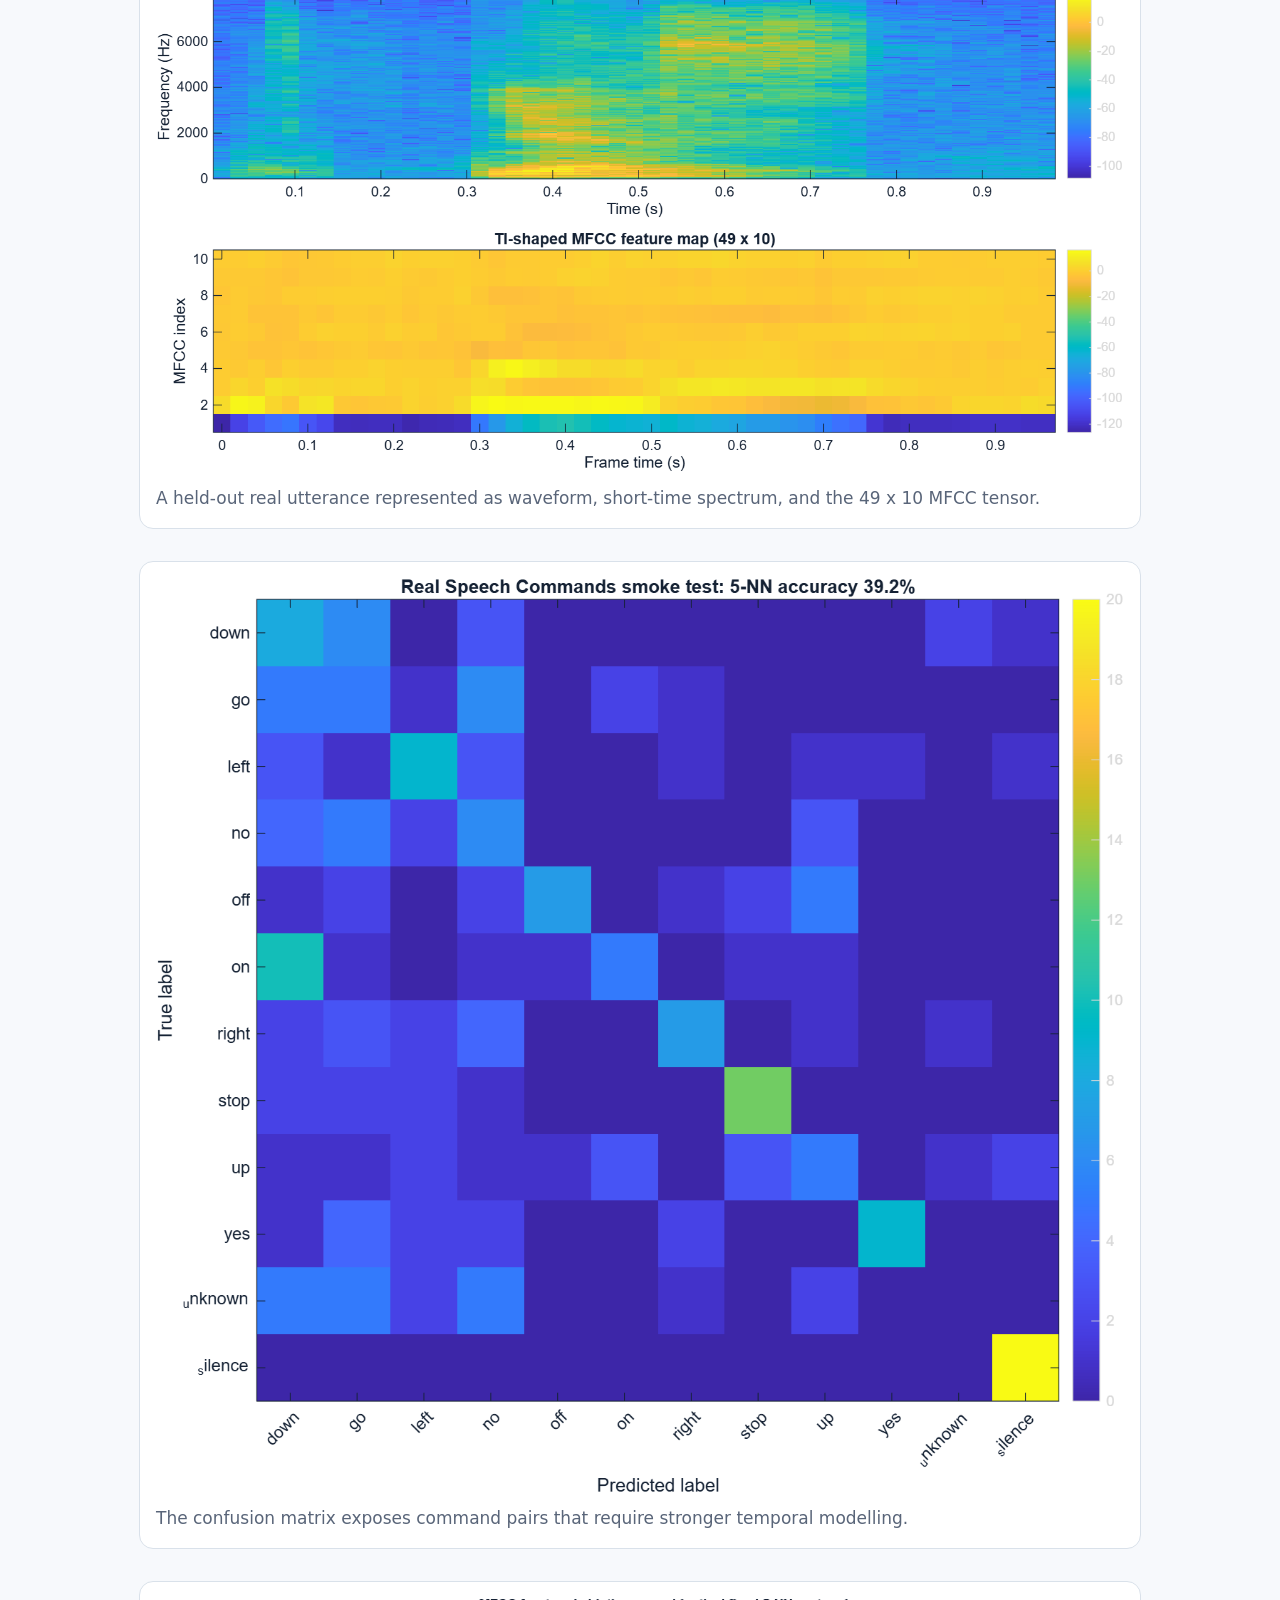
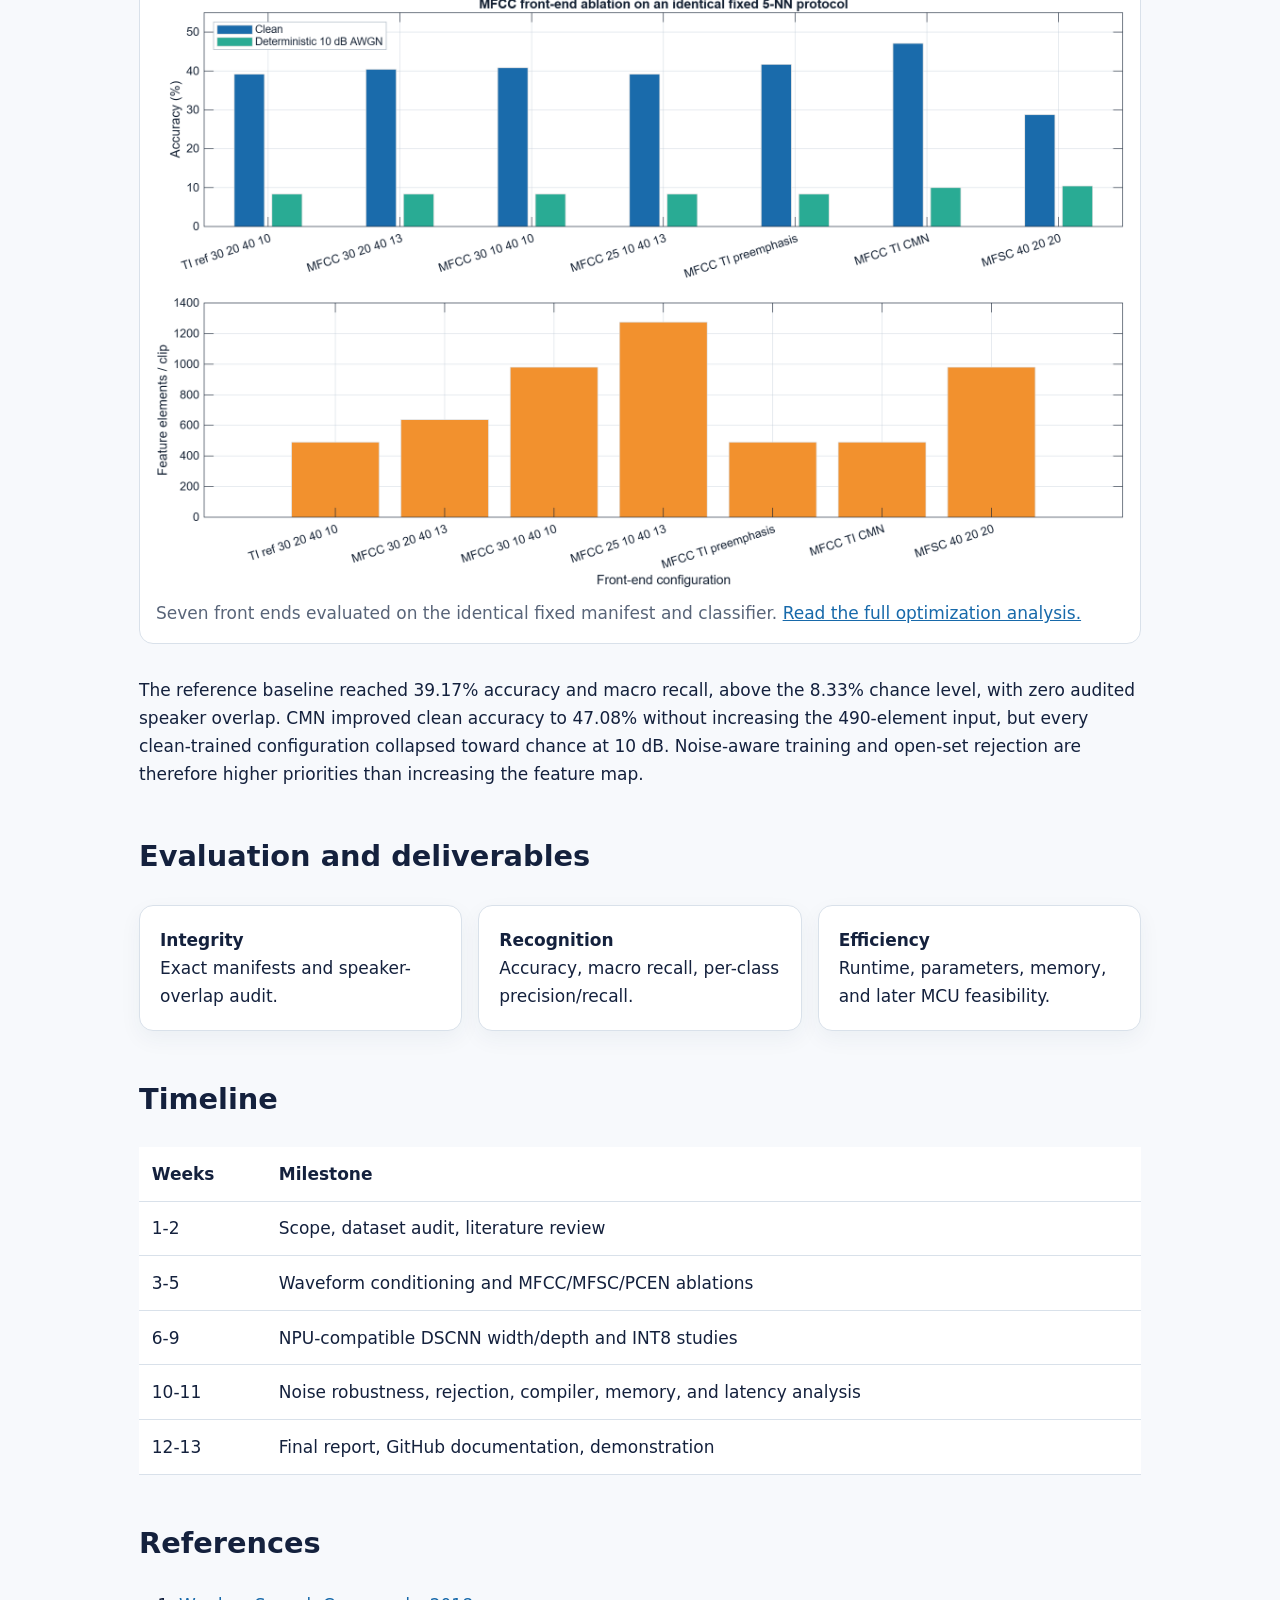
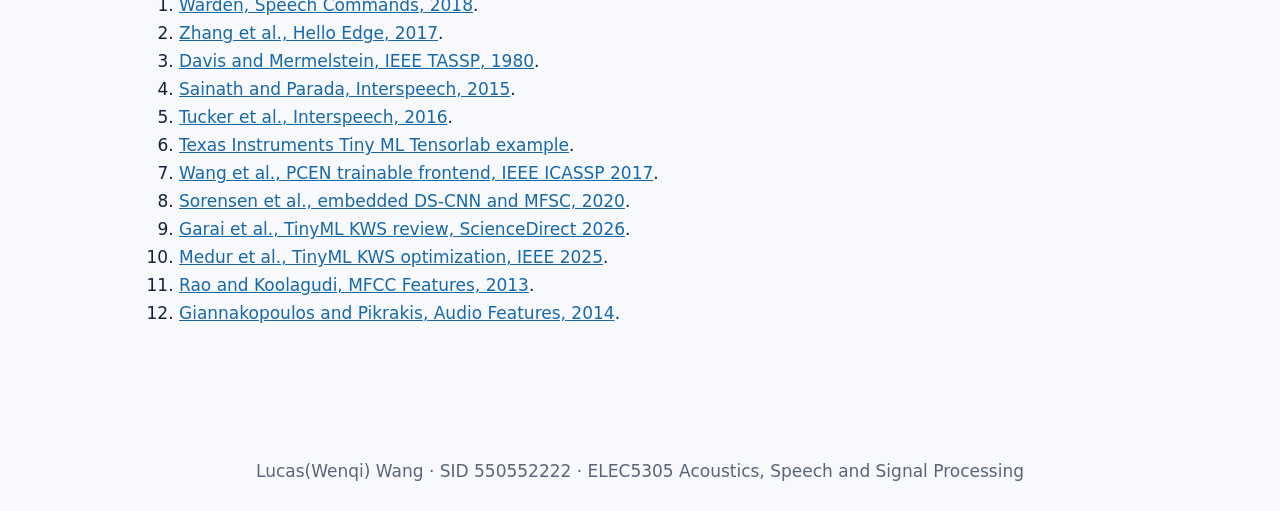
==== commit 22e41b3b: "Add verified cached MFCC experiment and Feedback Two submission" ====
--- a/docs/index.html
+++ b/docs/index.html
@@ -17,6 +17,11 @@
   <p class="actions"><a class="button" href="dsp-model-codesign.html">Primary DSP + model research</a><a class="button secondary" href="dataset.html">Download 12-class dataset</a><a class="button secondary" href="mfcc-optimization.html">MFCC optimization study</a><a class="button secondary" href="https://github.com/wenqiwang1314-dotcom/elec5305-project-550552222/blob/main/output/pdf/ELEC5305_Project_Proposal_Lucas_Wenqi_Wang_550552222.pdf">Read proposal PDF</a><a class="button secondary" href="https://github.com/wenqiwang1314-dotcom/elec5305-project-550552222">View code</a></p>
 </header>
 <main>
+  <section>
+    <h2>Project Feedback Two · 9 October 2026</h2>
+    <p>The progress report now includes a runnable cached MFCC implementation, a 960-clip numerical-equivalence audit, repeated PC timing, and a corrected raw-duration contract. It connects the earlier recognition results with the next DSP/model experiments.</p>
+    <p><a class="button dark" href="feedback-two.html">Read current progress and download submission PDF</a></p>
+  </section>
   <section>
     <h2>Primary work: the signal processing before deep learning</h2>
     <p>Follow one real speech recording through the modular MATLAB front end, inspect every stage, and relate the resulting representation to the TI DSCNN architecture. The research programme starts with exact DSP reproducibility and progresses to jointly optimized features, quantization and model structure.</p>
